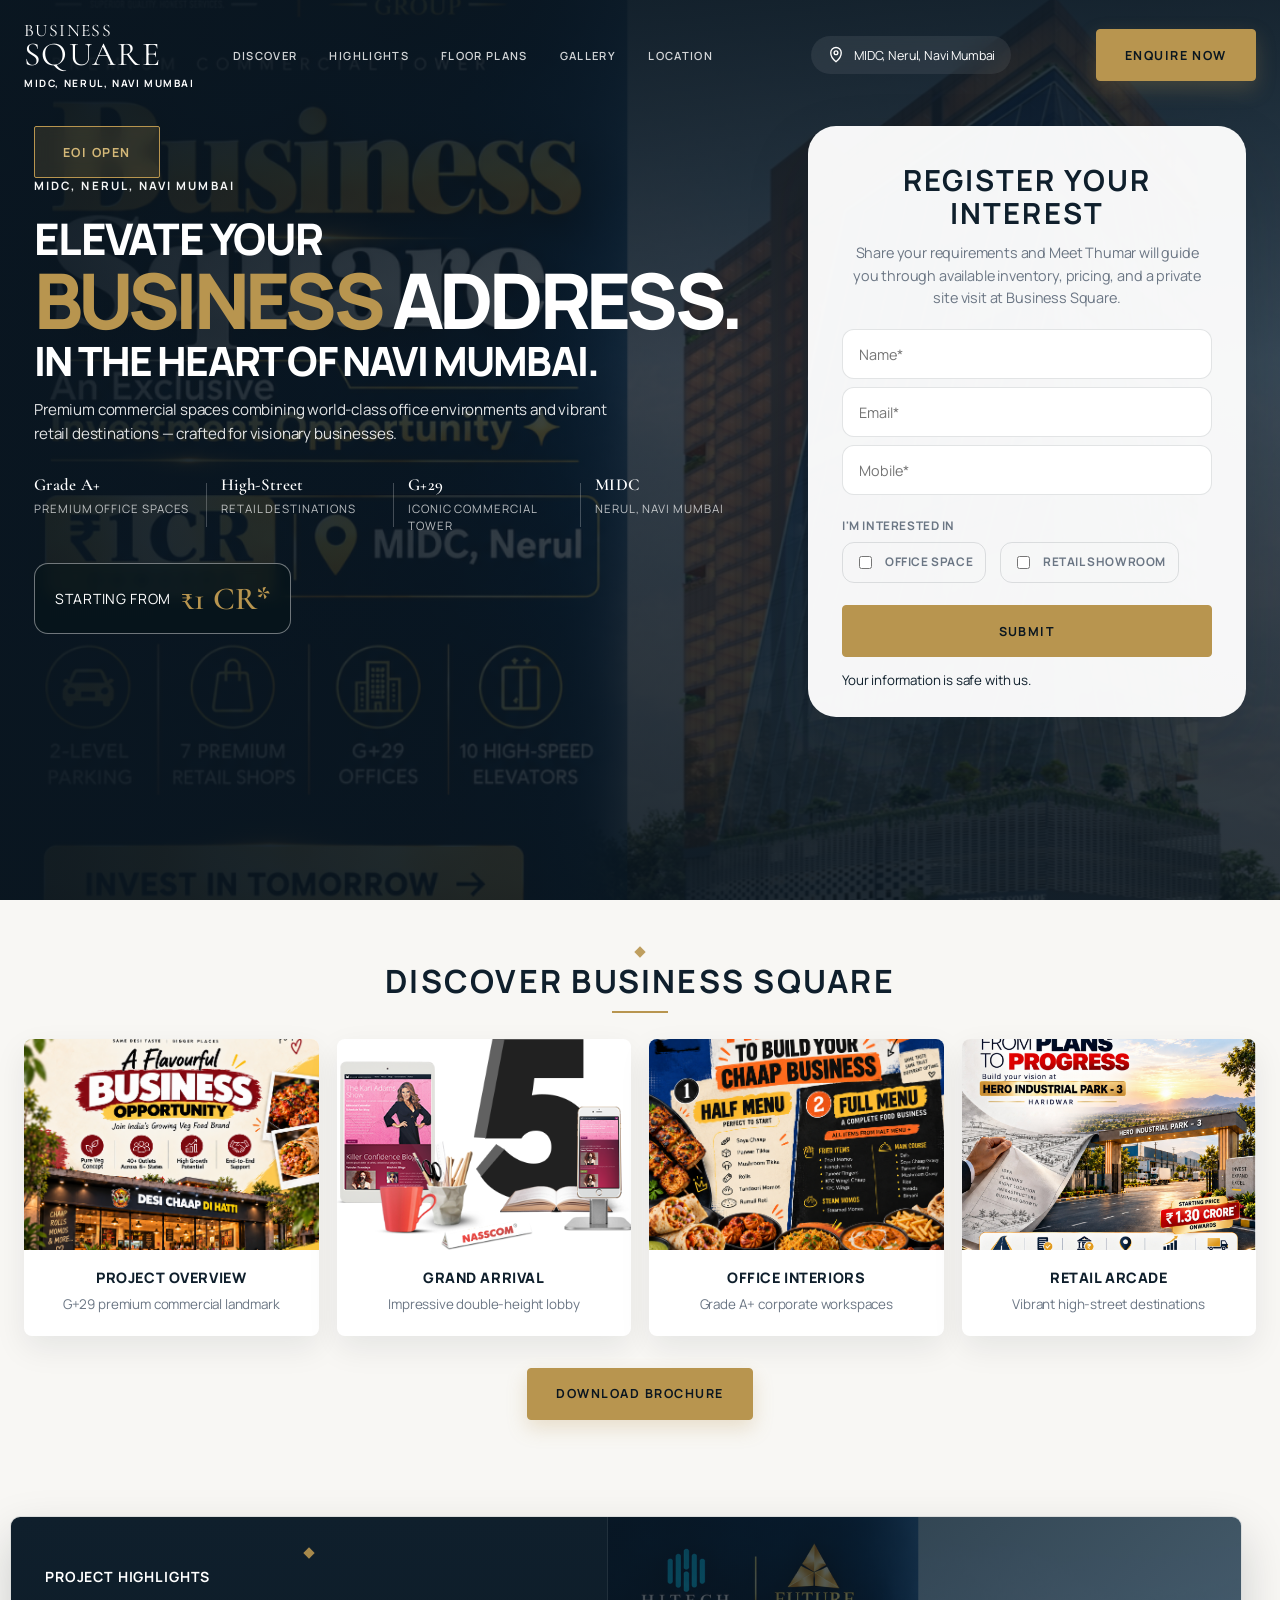
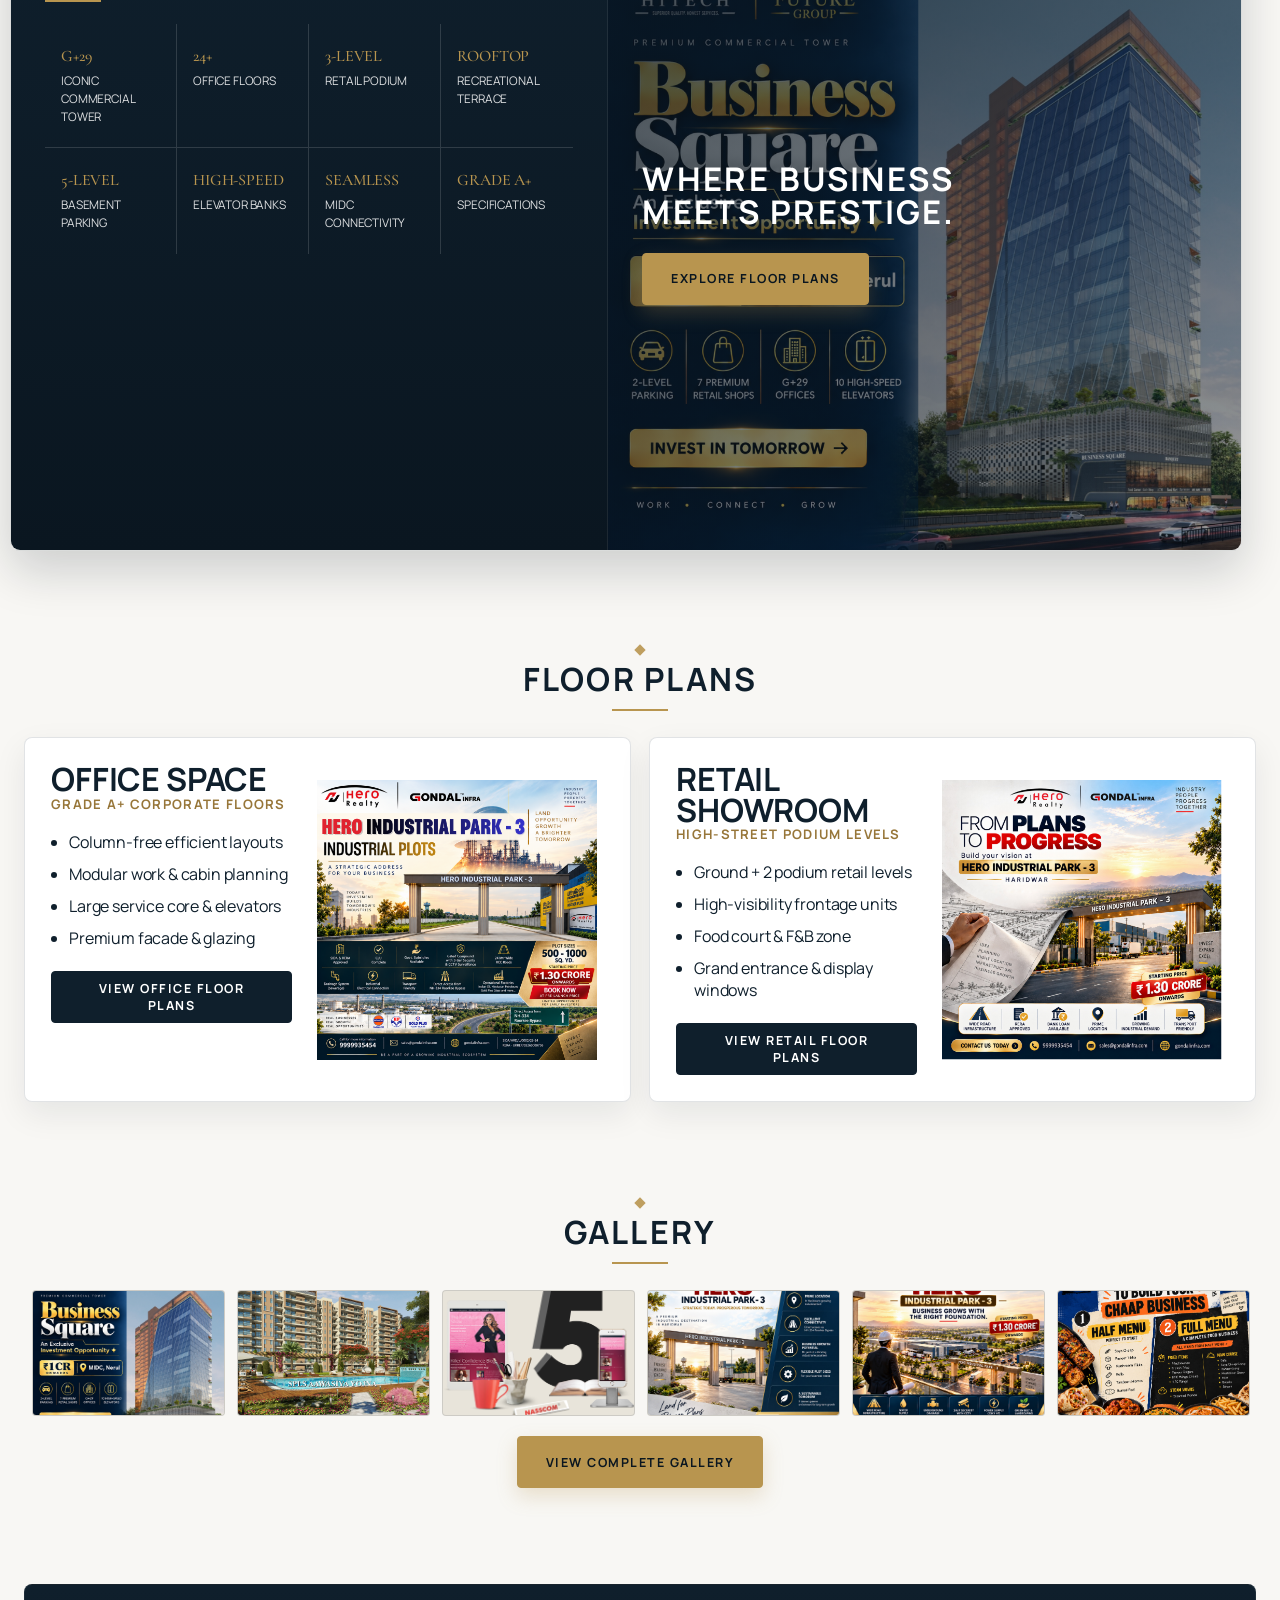
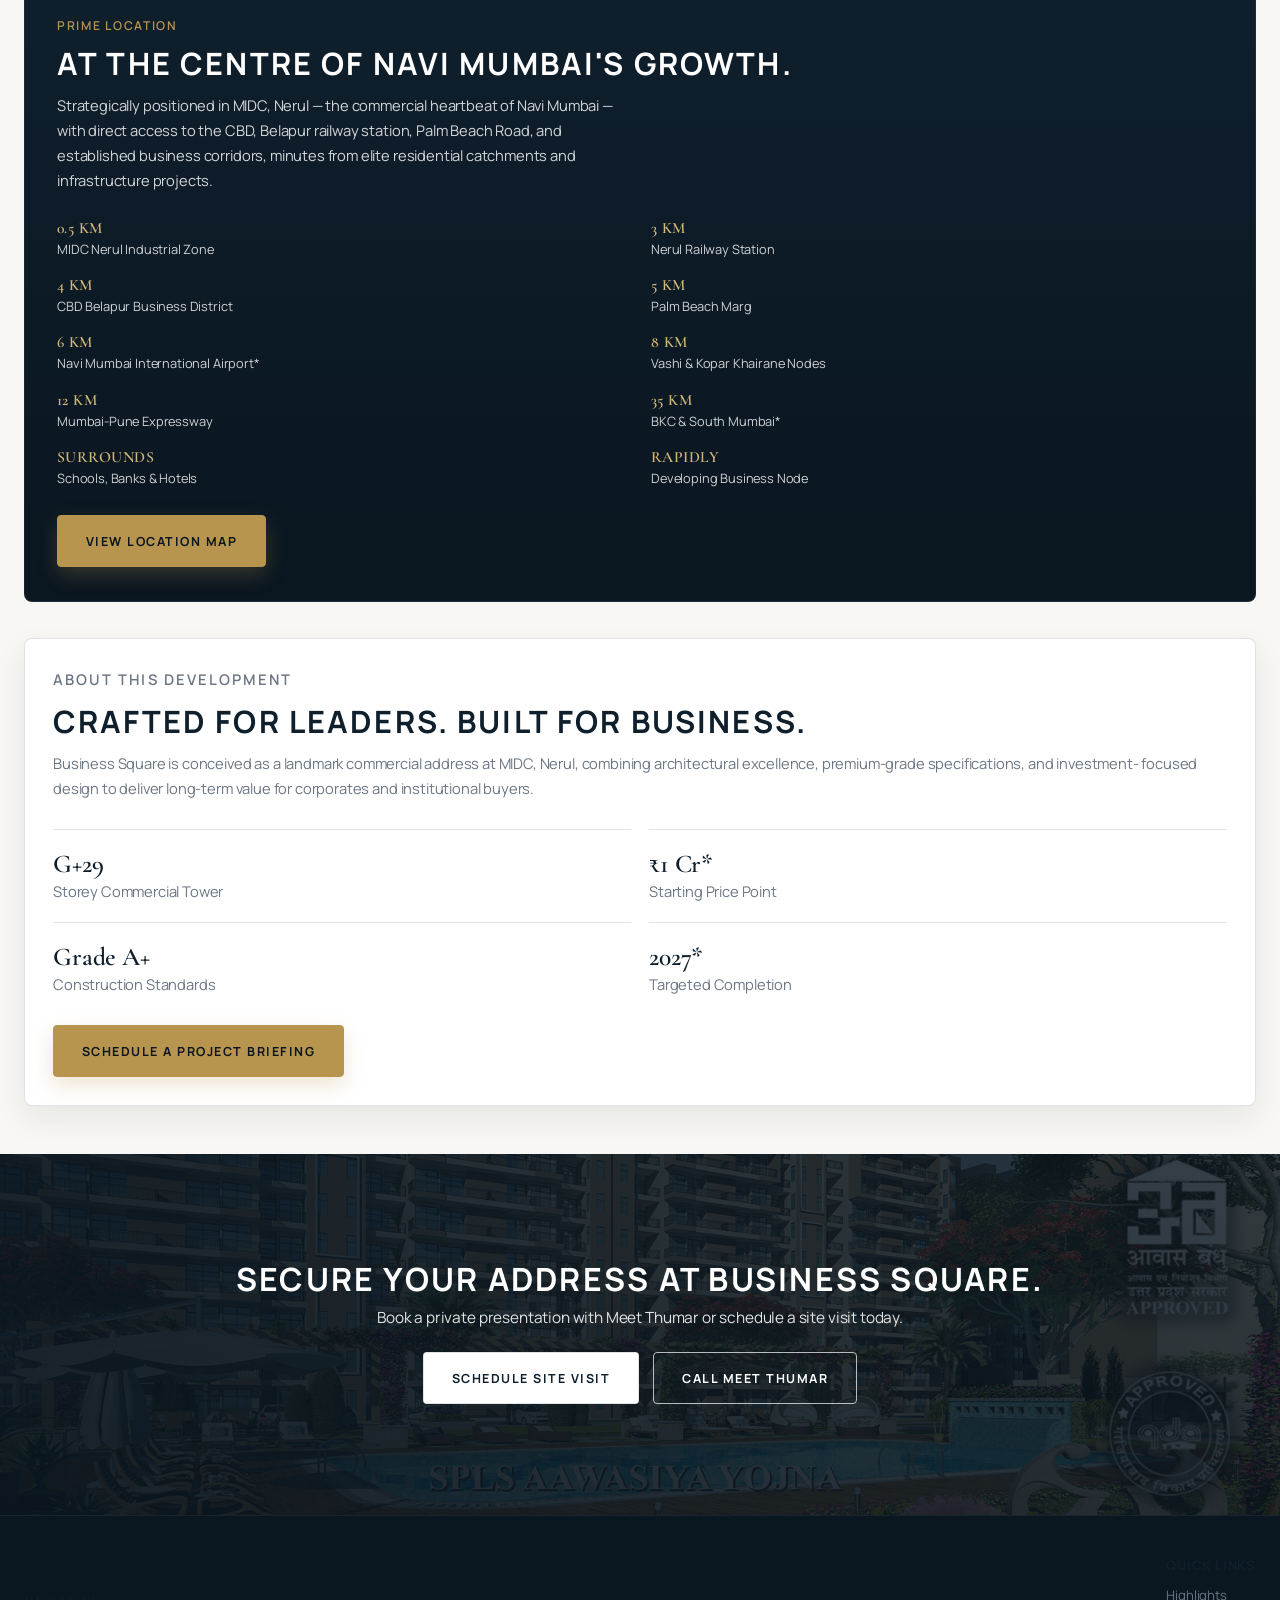
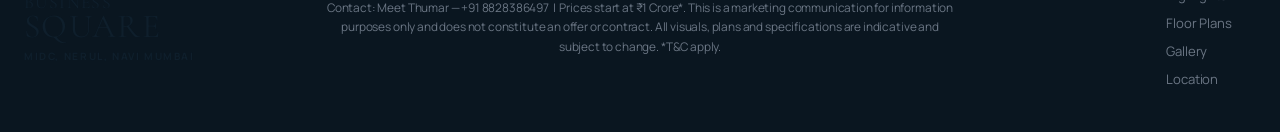
==== godrej-verano.com/index938a.html @ a4c8c719 "Initial commit - Business square changed" ====
<!DOCTYPE html>
<html lang="en">
  
<head>
    <meta charset="UTF-8" />
    <meta name="viewport" content="width=device-width, initial-scale=1.0" />
    <title>Business Square | Premium Commercial, Office &amp; Retail Spaces in MIDC, Nerul, Navi Mumbai</title>
    <meta
      name="description"
      content="Business Square at MIDC, Nerul, Navi Mumbai — Premium commercial spaces featuring premium office spaces and retail destinations. Prices from ₹1 Crore onwards."
    />
    <meta name="robots" content="index, follow">
    <link rel="preconnect" href="https://fonts.googleapis.com/" />
    <link rel="preconnect" href="https://fonts.gstatic.com/" crossorigin />
    <link
      href="https://fonts.googleapis.com/css2?family=Cormorant+Garamond:wght@500;600;700&amp;family=Manrope:wght@400;500;600;700;800&amp;display=swap"
      rel="stylesheet"
    />
    
    <link
      rel="stylesheet"
      href="../cdn.jsdelivr.net/npm/slick-carousel%401.8.1/slick/slick.css"
    />
    <link rel="stylesheet" href="css/style2b04.css?var=0.2" />
    <style>
      .modal-form__submit.is-submitting {
        opacity: 0.7;
        cursor: not-allowed;
      }
      .btn-submit {
        width: 100%;
      }
      .dw-bro {
        margin-top: 2em;
        display: flex;
        justify-content: center;
      }
      .price-pill {
        color: #fff;
      }
    </style>
  </head>
  <body>
    <div class="page-shell">
      <header class="site-header">
        <div class="container header-inner">
          <a class="brand" href="#hero" aria-label="Business Square home">
            <span class="brand-mark">BUSINESS</span>
            <span class="brand-name">SQUARE</span>
            <span class="brand-subtitle">MIDC, NERUL, NAVI MUMBAI</span>
          </a>

          <nav class="site-nav" aria-label="Primary">
            <a href="#discover">Discover</a>
            <a href="#highlights">Highlights</a>
            <a href="#floor-plans">Floor Plans</a>
            <a href="#gallery">Gallery</a>
            <a href="#location">Location</a>
          </nav>

          <div class="header-location">
            <span class="location-pin" aria-hidden="true">
              <svg viewBox="0 0 24 24" fill="none">
                <path
                  d="M12 21s7-5.438 7-12a7 7 0 1 0-14 0c0 6.562 7 12 7 12Z"
                  stroke="currentColor"
                  stroke-width="1.8"
                />
                <circle cx="12" cy="9" r="2.5" stroke="currentColor" stroke-width="1.8" />
              </svg>
            </span>
            <span>MIDC, Nerul, Navi Mumbai</span>
          </div>

          <div class="header-actions">
            <button class="btn btn-solid header-enquire lead-trigger" type="button" data-form-trigger>
              Enquire Now
            </button>
            <button
              class="menu-toggle"
              type="button"
              aria-expanded="false"
              aria-controls="mobileMenu"
              aria-label="Open navigation menu"
            >
              <span></span>
              <span></span>
              <span></span>
            </button>
          </div>
        </div>
      </header>

      <aside class="mobile-menu" id="mobileMenu" aria-hidden="true">
        <div class="mobile-menu__panel">
          <div class="mobile-menu__top">
            <a class="brand brand--dark" href="#hero">
              <span class="brand-mark">BUSINESS</span>
              <span class="brand-name">SQUARE</span>
              <span class="brand-subtitle">MIDC, NERUL, NAVI MUMBAI</span>
            </a>
            <button class="mobile-menu__close" type="button" aria-label="Close navigation menu">
              ×
            </button>
          </div>
          <nav class="mobile-nav">
            <a href="#project-intro">Project Intro</a>
            <a href="#key-highlights">Key Highlights</a>
            <a href="#experience">The Experience</a>
            <a href="#building-structure">Building Structure</a>
            <a href="#floor-plans">Floor Plans</a>
            <a href="#architecture-gallery">Architecture / Gallery</a>
            <a href="#location">Location</a>
            <a href="#why-business-square">Why Business Square</a>
            <a href="#investment-cta">Price / Investment</a>
            <a href="#enquiry">Enquiry Form</a>
          </nav>
        </div>
      </aside>

      <main>
        <section class="hero" id="hero">
          <div class="hero-backdrop"></div>
          <div class="container hero-grid">
            <div class="hero-copy">
                <span class="btn eoi-pill">EOI OPEN</span>
              <p class="eyebrow">MIDC, Nerul, Navi Mumbai</p>
              <h1>
                <span class="hero-line hero-line--top">Elevate Your</span>
                <span class="hero-line hero-line--middle"><span>Business</span> Address.</span>
                <span class="hero-line hero-line--bottom">In The Heart of Navi Mumbai.</span>
              </h1>
              <p class="hero-description">
                Premium commercial spaces combining world-class office environments and vibrant
                retail destinations — crafted for visionary businesses.
              </p>

              <div class="mobile-hero-actions">
                <span class="hero-badge">Premium Office &amp; Retail Spaces</span>
                <div class="price-pill mobile-price">Starting From <strong>₹1 Cr* Onwards</strong></div>
                <div class="mobile-cta-row">
                  <button class="btn btn-solid lead-trigger" type="button" data-form-trigger>
                    Book Exclusive Preview
                  </button>
                  <button class="btn btn-outline-light js-brochure-trigger lead-trigger" type="button" data-form-trigger>
                    Download Brochure
                  </button>
                </div>
              </div>

              <div class="hero-features">
                <article class="hero-feature">
                  <img
                    src="public/assets/business-square/gallery/11-office-interior.png"
                    alt="Premium Office Spaces"
                    loading="lazy"
                    style="display:none;"
                  />
                  <h3>Grade A+</h3>
                  <p>Premium Office Spaces</p>
                </article>
                <article class="hero-feature">
                  <h3>High-Street</h3>
                  <p>Retail Destinations</p>
                </article>
                <article class="hero-feature">
                  <h3>G+29</h3>
                  <p>Iconic Commercial Tower</p>
                </article>
                <article class="hero-feature">
                  <h3>MIDC</h3>
                  <p>Nerul, Navi Mumbai</p>
                </article>
              </div>

              <div class="price-pill desktop-price">Starting From <strong>₹1 Cr*</strong></div>
            </div>

            <aside class="enquiry-card" id="enquiry">
              <div class="enquiry-card__content">
                <h2>Register Your Interest</h2>
                <p>
                  Share your requirements and Meet Thumar will guide you through available
                  inventory, pricing, and a private site visit at Business Square.
                </p>

                <form method="post" class="gpl-form modal-form frmContactus" name="frmContactus" action="#" novalidate>
  <!-- Tracking / hidden fields -->
  <input type="hidden" name="utm_source" value="" />
  <input type="hidden" name="utm_medium" value="" />
  <input type="hidden" name="utm_campaign" value="" />
  <input type="hidden" name="campid" value="" />
  <input type="hidden" name="utm_adgroup" value="" />
  <input type="hidden" name="website_url" class="WEB_URL" value="" />
  <input type="hidden" name="submit_date" class="submit_date" value="" />
  <input type="hidden" name="gclid" class="gclid" value="" />

  <input
    type="hidden"
    value=""
    name="download_file_type"
    id="download_file_type"
    class="download_file_type"
    disabled
  />

  <input
    type="hidden"
    name="frontend_submit_state"
    class="frontend_submit_state"
    value="not_clicked"
  />

  
  <div class="three">

    <!-- Name -->
    <div class="col-12 form-group">
      <input
        id="fullname"
        type="text"
        class="form-control txt_firstname"
        name="txt_firstname"
        placeholder="Name*"
        pattern="[A-Za-z ]+"
        required
        oninput="this.value = this.value.replace(/[^a-zA-Z\s]/g, '')"
      />
      <span class="field-error name-error"></span>
    </div>

    <!-- Email -->
    <div class="col-12 form-group">
      <input
        id="email"
        type="email"
        class="form-control txt_email emailvalidate"
        name="txt_email"
        placeholder="Email*"
        required
      />
      <span class="field-error email-error"></span>
    </div>

    <!-- Mobile -->
    <div class="col-12 form-group">
      <input
        type="hidden"
        name="txt_countrycode"
        id="txt_countrycode"
        class="txt_countrycode"
        value="+91"
      />

      <input
        type="hidden"
        name="txt_country"
        class="txt_country"
        id="txt_country"
        value="in"
      />

      <input
        id="mobile"
        type="text"
        maxlength="10"
        class="form-control txt_mobile phonevalidate"
        name="txt_mobile"
        placeholder="Mobile*"
        inputmode="numeric"
        pattern="\d{10}"
        required
        oninput="this.value = this.value.replace(/[^0-9]/g, '')"
      />

      <span class="field-error phone-error"></span>
    </div>

  </div>

  <!-- I'm interested in -->
  <div class="form-group form-group--interest">
    <span class="interest-label">I'm interested in</span>

    <div class="interest-grid">

      <label class="option-check">
        <input
          type="checkbox"
          name="space_interest"
          value="Office Space"
        />
        <span>Office Space</span>
      </label>

      <label class="option-check">
        <input
          type="checkbox"
          name="space_interest"
          value="Retail Showroom"
        />
        <span>Retail Showroom</span>
      </label>

    </div>

    <span class="field-error space-error"></span>
  </div>


  <!-- Submit -->
  <div class="col-12 formFooter mt-3">
    <button
      type="submit"
      class="btn custom-btn btn-gold modal-form__submit btn-submit submitForm gtm-landing-page-leads"
      id="formSubmit"
    >
      Submit
    </button>
  </div>

  <small class="d-block mt-2">
    Your information is safe with us.
  </small>
</form>
              </div>
            </aside>
          </div>
        </section>

        <section class="discover section" id="discover">
          <div class="container">
            <div class="section-heading">
              <h2>Discover Business Square</h2>
            </div>

            <div class="discover-grid">
              <article
                class="media-card lead-trigger"
                role="button"
                tabindex="0"
                data-form-trigger
              >
                <div class="media-card__image">
                  <img src="public/assets/business-square/gallery/08-aerial-overview.png" alt="Business Square aerial overview" loading="lazy" />
                </div>
                <div class="media-card__body">
                  <h3>Project Overview</h3>
                  <p>G+29 premium commercial landmark</p>
                </div>
              </article>

              <article
                class="media-card lead-trigger"
                role="button"
                tabindex="0"
                data-form-trigger
              >
                <div class="media-card__image">
                  <img src="public/assets/business-square/gallery/06-main-entrance.png" alt="Business Square main entrance" loading="lazy" />
                </div>
                <div class="media-card__body">
                  <h3>Grand Arrival</h3>
                  <p>Impressive double-height lobby</p>
                </div>
              </article>

              <article
                class="media-card lead-trigger"
                role="button"
                tabindex="0"
                data-form-trigger
              >
                <div class="media-card__image">
                  <img src="public/assets/business-square/gallery/11-office-interior.png" alt="Business Square office interior" loading="lazy" />
                </div>
                <div class="media-card__body">
                  <h3>Office Interiors</h3>
                  <p>Grade A+ corporate workspaces</p>
                </div>
              </article>

              <article
                class="media-card lead-trigger"
                role="button"
                tabindex="0"
                data-form-trigger
              >
                <div class="media-card__image">
                  <img
                    src="public/assets/business-square/gallery/10-retail-arcade.png"
                    alt="Business Square retail arcade"
                    loading="lazy"
                  />
                </div>
                <div class="media-card__body">
                  <h3>Retail Arcade</h3>
                  <p>Vibrant high-street destinations</p>
                </div>
              </article>
            </div>
            <div class="dw-bro">
            <button class="btn btn-solid lead-trigger" type="button" data-form-trigger >
                  Download Brochure
                </button>
                </div>
          </div>
        </section>

        <section class="highlights section" id="highlights">
          <div class="container highlights-grid">
            <div class="highlights-panel">
              <div class="panel-heading">
                <p>Project Highlights</p>
              </div>
              <div class="highlights-stats">
                <article>
                  <h3>G+29</h3>
                  <p>Iconic Commercial Tower</p>
                </article>
                <article>
                  <h3>24+</h3>
                  <p>Office Floors</p>
                </article>
                <article>
                  <h3>3-Level</h3>
                  <p>Retail Podium</p>
                </article>
                <article>
                  <h3>Rooftop</h3>
                  <p>Recreational Terrace</p>
                </article>
                <article>
                  <h3>5-Level</h3>
                  <p>Basement Parking</p>
                </article>
                <article>
                  <h3>High-Speed</h3>
                  <p>Elevator Banks</p>
                </article>
                <article>
                  <h3>Seamless</h3>
                  <p>MIDC Connectivity</p>
                </article>
                <article>
                  <h3>Grade A+</h3>
                  <p>Specifications</p>
                </article>
              </div>
            </div>

            <div class="highlights-visual">
              <img src="public/assets/business-square/gallery/01-main-front-render.png" alt="Business Square main facade — premium commercial tower MIDC Nerul" />
              <div class="highlights-visual__overlay">
                <h2>Where Business Meets Prestige.</h2>
                <button class="btn btn-solid lead-trigger" type="button" data-form-trigger data-scroll-target="#floor-plans">
                  Explore Floor Plans
                </button>
              </div>
            </div>
          </div>
        </section>

        <section class="floor-plans section" id="floor-plans">
          <div class="container">
            <div class="section-heading">
              <h2>Floor Plans</h2>
            </div>

            <div class="floor-plan-grid">
              <article class="floor-card">
                <div class="floor-card__copy">
                  <h3>Office Space</h3>
                  <p class="floor-card__subtitle">Grade A+ Corporate Floors</p>
                  <ul>
                    <li>Column-free efficient layouts</li>
                    <li>Modular work &amp; cabin planning</li>
                    <li>Large service core &amp; elevators</li>
                    <li>Premium facade &amp; glazing</li>
                  </ul>
                  <button
                    class="btn btn-dark lead-trigger"
                    type="button"
                    data-form-trigger
                    data-modal-type="floorplan"
                    data-media-src="public/assets/business-square/gallery/12-workspace-detail.png"
                    data-media-title="Typical Office Floor Plan"
                  >
                    View Office Floor Plans
                  </button>
                </div>
                <div class="floor-card__visual">
                  <img src="public/assets/business-square/gallery/12-workspace-detail.png" alt="Business Square typical office floor layout" loading="lazy" style="filter:none; opacity:1;" />
                </div>
              </article>

              <article class="floor-card">
                <div class="floor-card__copy">
                  <h3>Retail Showroom</h3>
                  <p class="floor-card__subtitle">High-Street Podium Levels</p>
                  <ul>
                    <li>Ground + 2 podium retail levels</li>
                    <li>High-visibility frontage units</li>
                    <li>Food court &amp; F&amp;B zone</li>
                    <li>Grand entrance &amp; display windows</li>
                  </ul>
                  <button
                    class="btn btn-dark lead-trigger"
                    type="button"
                    data-form-trigger
                    data-modal-type="floorplan"
                    data-media-src="public/assets/business-square/gallery/10-retail-arcade.png"
                    data-media-title="Retail Podium Floor Plan"
                  >
                    View Retail Floor Plans
                  </button>
                </div>
                <div class="floor-card__visual">
                  <img src="public/assets/business-square/gallery/10-retail-arcade.png" alt="Business Square retail podium floor layout" loading="lazy" style="filter:none; opacity:1;" />
                </div>
              </article>
            </div>
          </div>
        </section>

        <section class="gallery section" id="gallery">
          <div class="container">
            <div class="section-heading">
              <h2>Gallery</h2>
            </div>

            <div class="gallery-slider">
              <div class="gallery-track">
                <div class="gallery-item">
                  <img src="public/assets/business-square/gallery/01-main-front-render.png" alt="Business Square main front render" loading="lazy" />
                </div>
                <div class="gallery-item">
                  <img src="public/assets/business-square/gallery/05-evening-facade.png" alt="Business Square evening facade" loading="lazy" />
                </div>
                <div class="gallery-item">
                  <img src="public/assets/business-square/gallery/06-main-entrance.png" alt="Business Square main entrance" loading="lazy" />
                </div>
                <div class="gallery-item">
                  <img src="public/assets/business-square/gallery/07-tower-wide-shot.png" alt="Business Square tower wide shot" loading="lazy" />
                </div>
                <div class="gallery-item">
                  <img src="public/assets/business-square/gallery/09-lobby-interior.png" alt="Business Square lobby interior" loading="lazy" />
                </div>
                <div class="gallery-item">
                  <img src="public/assets/business-square/gallery/11-office-interior.png" alt="Business Square office interior" loading="lazy" />
                </div>
              </div>
            </div>

            <div class="gallery-action">
              <button class="btn btn-solid lead-trigger" type="button" id="openGalleryBtn" data-form-trigger>
                View Complete Gallery
              </button>
            </div>
          </div>
        </section>

        <section class="location-about section" id="location">
          <div class="container location-about-grid">
            <article class="location-card">
              <p class="panel-label">Prime Location</p>
              <h2>At The Centre Of Navi Mumbai's Growth.</h2>
              <p class="location-card__copy">
                Strategically positioned in MIDC, Nerul — the commercial heartbeat of Navi Mumbai —
                with direct access to the CBD, Belapur railway station, Palm Beach Road, and
                established business corridors, minutes from elite residential catchments and
                infrastructure projects.
              </p>

              <div class="location-points">
                <article>
                  <div>
                    <h3>0.5 Km</h3>
                    <p>MIDC Nerul Industrial Zone</p>
                  </div>
                </article>
                <article>
                  <div>
                    <h3>3 Km</h3>
                    <p>Nerul Railway Station</p>
                  </div>
                </article>
                <article>
                  <div>
                    <h3>4 Km</h3>
                    <p>CBD Belapur Business District</p>
                  </div>
                </article>
                <article>
                  <div>
                    <h3>5 Km</h3>
                    <p>Palm Beach Marg</p>
                  </div>
                </article>
                <article>
                  <div>
                    <h3>6 Km</h3>
                    <p>Navi Mumbai International Airport*</p>
                  </div>
                </article>
                <article>
                  <div>
                    <h3>8 Km</h3>
                    <p>Vashi &amp; Kopar Khairane Nodes</p>
                  </div>
                </article>
                <article>
                  <div>
                    <h3>12 Km</h3>
                    <p>Mumbai-Pune Expressway</p>
                  </div>
                </article>
                <article>
                  <div>
                    <h3>35 Km</h3>
                    <p>BKC &amp; South Mumbai*</p>
                  </div>
                </article>
                <article>
                  <div>
                    <h3>Surrounds</h3>
                    <p>Schools, Banks &amp; Hotels</p>
                  </div>
                </article>
                <article>
                  <div>
                    <h3>Rapidly</h3>
                    <p>Developing Business Node</p>
                  </div>
                </article>
              </div>

              <a
                class="btn btn-solid lead-trigger"
                href="https://www.google.com/maps/search/MIDC+Nerul+Navi+Mumbai"
                target="_blank"
                rel="noreferrer"
                data-form-trigger
              >
                View Location Map
              </a>
            </article>

            <article class="about-card">
              <p class="panel-label panel-label--dark">About This Development</p>
              <h2>Crafted For Leaders. Built For Business.</h2>
              <p>
                Business Square is conceived as a landmark commercial address at MIDC, Nerul,
                combining architectural excellence, premium-grade specifications, and investment-
                focused design to deliver long-term value for corporates and institutional buyers.
              </p>

              <div class="about-stats">
                <article>
                  <h3>G+29</h3>
                  <p>Storey Commercial Tower</p>
                </article>
                <article>
                  <h3>₹1 Cr*</h3>
                  <p>Starting Price Point</p>
                </article>
                <article>
                  <h3>Grade A+</h3>
                  <p>Construction Standards</p>
                </article>
                <article>
                  <h3>2027*</h3>
                  <p>Targeted Completion</p>
                </article>
              </div>

              <button class="btn btn-solid lead-trigger" type="button" data-form-trigger data-scroll-target="#hero">
                Schedule A Project Briefing
              </button>
            </article>
          </div>
        </section>

        <section class="cta-banner section">
          <div class="cta-banner__overlay"></div>
          <div class="container cta-banner__content">
            <h2>Secure Your Address At Business Square.</h2>
            <p>Book a private presentation with Meet Thumar or schedule a site visit today.</p>
            <div class="cta-banner__actions">
              <button class="btn btn-light lead-trigger" type="button" data-form-trigger>
                Schedule Site Visit
              </button>
              <a href="tel:8828386497" class="btn btn-outline-light lead-trigger" data-form-trigger>
                Call Meet Thumar
              </a>
            </div>
          </div>
        </section>
      </main>

      <footer class="site-footer">
        <div class="container footer-inner">
          <div class="footer-brand">
            <a class="brand brand--dark" href="#hero">
              <span class="brand-mark">BUSINESS</span>
              <span class="brand-name">SQUARE</span>
              <span class="brand-subtitle">MIDC, NERUL, NAVI MUMBAI</span>
            </a>
          </div>

          <p class="footer-note">
            Contact: Meet Thumar — +91 8828386497 &nbsp;|&nbsp; Prices start at ₹1 Crore*.
            This is a marketing communication for information purposes only and does not
            constitute an offer or contract. All visuals, plans and specifications are
            indicative and subject to change. *T&amp;C apply.
          </p>

          <nav class="footer-links">
            <div>
              <h3>Quick Links</h3>
              <a href="#highlights">Highlights</a>
              <a href="#floor-plans">Floor Plans</a>
              <a href="#gallery">Gallery</a>
              <a href="#location">Location</a>
            </div>
          </nav>

        </div>
      </footer>
    </div>

    <div class="modal" id="universalModal" aria-hidden="true">
      <div class="modal__backdrop" data-close-modal></div>
      <div class="modal__dialog" role="dialog" aria-modal="true" aria-labelledby="modalTitle">
        <button class="modal__close" type="button" aria-label="Close modal" data-close-modal>
          ×
        </button>
        <h2 id="modalTitle" class="modal__title"></h2>
        <div class="modal__content"></div>
      </div>
    </div>

    <div class="modal" id="formModal" aria-hidden="true">
      <div class="modal__backdrop" data-close-form-modal></div>
      <div class="modal__dialog modal__dialog--form" role="dialog" aria-modal="true" aria-labelledby="formModalTitle">
        <button class="modal__close" type="button" aria-label="Close form modal" data-close-form-modal>
          ×
        </button>
        <div class="enquiry-card__content enquiry-card__content--modal">
          <h2 id="formModalTitle">Register Your Interest</h2>
          <p>Share your requirements and Meet Thumar will guide you through available inventory, pricing, and a private site visit at Business Square.</p>
          <div id="formModalBody"></div>
        </div>
      </div>
    </div>

    <div class="lightbox" id="galleryLightbox" aria-hidden="true">
      <div class="modal__backdrop" data-close-gallery></div>
      <div class="lightbox__dialog" role="dialog" aria-modal="true" aria-labelledby="galleryTitle">
        <button class="modal__close" type="button" aria-label="Close gallery" data-close-gallery>
          ×
        </button>
        <button class="lightbox__nav lightbox__nav--prev" type="button" aria-label="Previous image">
          ‹
        </button>
        <div class="lightbox__content">
          <h2 id="galleryTitle" class="modal__title"></h2>
          <img class="lightbox__image" src="#" alt="" />
        </div>
        <button class="lightbox__nav lightbox__nav--next" type="button" aria-label="Next image">
          ›
        </button>
      </div>
    </div>

    <div class="toast" id="toast" aria-live="polite"></div>

    <template id="leadFormTemplate">
      <form method="post" class="gpl-form modal-form frmContactus" name="frmContactus" action="#" novalidate>
  <!-- Tracking / hidden fields -->
  <input type="hidden" name="utm_source" value="" />
  <input type="hidden" name="utm_medium" value="" />
  <input type="hidden" name="utm_campaign" value="" />
  <input type="hidden" name="campid" value="" />
  <input type="hidden" name="utm_adgroup" value="" />
  <input type="hidden" name="website_url" class="WEB_URL" value="" />
  <input type="hidden" name="submit_date" class="submit_date" value="" />
  <input type="hidden" name="gclid" class="gclid" value="" />

  <input
    type="hidden"
    value=""
    name="download_file_type"
    id="download_file_type"
    class="download_file_type"
    disabled
  />

  <input
    type="hidden"
    name="frontend_submit_state"
    class="frontend_submit_state"
    value="not_clicked"
  />

 

  <div class="three">

    <!-- Name -->
    <div class="col-12 form-group">
      <input
        id="fullname"
        type="text"
        class="form-control txt_firstname"
        name="txt_firstname"
        placeholder="Name*"
        pattern="[A-Za-z ]+"
        required
        oninput="this.value = this.value.replace(/[^a-zA-Z\s]/g, '')"
      />
      <span class="field-error name-error"></span>
    </div>

    <!-- Email -->
    <div class="col-12 form-group">
      <input
        id="email"
        type="email"
        class="form-control txt_email emailvalidate"
        name="txt_email"
        placeholder="Email*"
        required
      />
      <span class="field-error email-error"></span>
    </div>

    <!-- Mobile -->
    <div class="col-12 form-group">
      <input
        type="hidden"
        name="txt_countrycode"
        id="txt_countrycode"
        class="txt_countrycode"
        value="+91"
      />

      <input
        type="hidden"
        name="txt_country"
        class="txt_country"
        id="txt_country"
        value="in"
      />

      <input
        id="mobile"
        type="text"
        maxlength="10"
        class="form-control txt_mobile phonevalidate"
        name="txt_mobile"
        placeholder="Mobile*"
        inputmode="numeric"
        pattern="\d{10}"
        required
        oninput="this.value = this.value.replace(/[^0-9]/g, '')"
      />

      <span class="field-error phone-error"></span>
    </div>

  </div>

  <!-- I'm interested in -->
  <div class="form-group form-group--interest">
    <span class="interest-label">I'm interested in</span>

    <div class="interest-grid">

      <label class="option-check">
        <input
          type="checkbox"
          name="space_interest"
          value="Office Space"
        />
        <span>Office Space</span>
      </label>

      <label class="option-check">
        <input
          type="checkbox"
          name="space_interest"
          value="Retail Showroom"
        />
        <span>Retail Showroom</span>
      </label>

    </div>

    <span class="field-error space-error"></span>
  </div>

 

  <!-- Submit -->
  <div class="col-12 formFooter mt-3">
    <button
      type="submit"
      class="btn custom-btn btn-gold modal-form__submit btn-submit submitForm gtm-landing-page-leads"
      id="formSubmit"
    >
      Submit
    </button>
  </div>

  <small class="d-block mt-2">
    Your information is safe with us.
  </small>
</form>
    </template>

    <script src="../cdn.jsdelivr.net/npm/jquery%403.7.1/dist/jquery.min.js"></script>
    <script src="../cdn.jsdelivr.net/npm/slick-carousel%401.8.1/slick/slick.min.js"></script>
   
    <script src="js/script2b04.js?var=0.1"></script>
    <script>
        document.querySelectorAll('.modal-form').forEach(function (form) {
    form.addEventListener('submit', function () {

        if (!form.checkValidity()) {
            return;
        }

        const submitButton = form.querySelector('.modal-form__submit');

        if (submitButton) {
            submitButton.classList.add('is-submitting');
            submitButton.disabled = true;
            submitButton.textContent = 'Submitting...';
        }
    });
});
    </script>
   
  </body>
</html>
---- godrej-verano.com/css/style2b04.css ----
:root {
  --bg: #f8f7f4;
  --surface: #ffffff;
  --surface-soft: #faf8f3;
  --text: #0f1f2c;
  --muted: #6b7684;
  --line: rgba(15, 31, 44, 0.12);
  --navy: #0f1f2c;
  --navy-deep: #0a1620;
  --navy-soft: #162a3a;
  --gold: #b8954f;
  --gold-deep: #977639;
  --gold-soft: #d4b878;
  --gold-tint: rgba(184, 149, 79, 0.12);
  --shadow: 0 28px 64px rgba(10, 22, 32, 0.16);
  --shadow-soft: 0 12px 32px rgba(10, 22, 32, 0.08);
  --radius-lg: 14px;
  --radius-md: 10px;
  --radius-sm: 6px;
  --container: calc(100vw - 48px);
}

*,
*::before,
*::after {
  box-sizing: border-box;
}

html {
  scroll-behavior: smooth;
}

body {
  margin: 0;
  background: var(--bg);
  color: var(--text);
  font-family: "Manrope", sans-serif;
  letter-spacing: -0.01em;
}

body.is-loaded .hero-copy > * {
  animation-play-state: running;
}

body.menu-open,
body.modal-open {
  overflow: hidden;
}

img {
  display: block;
  max-width: 100%;
}

button,
input,
a {
  font: inherit;
}

a {
  color: inherit;
  text-decoration: none;
}

button {
  cursor: pointer;
}

.container {
  width: var(--container);
  margin: 0 auto;
}

.section {
  padding: 34px 0;
}

.section-heading {
  display: flex;
  justify-content: center;
  margin-bottom: 26px;
}

.section-heading h2,
.highlights-visual__overlay h2,
.cta-banner__content h2,
.location-card h2,
.about-card h2,
.enquiry-card h2 {
  margin: 0;
  font-size: clamp(2rem, 2.2vw, 2.85rem);
  line-height: 0.98;
  text-transform: uppercase;
  letter-spacing: 0.07em;
  font-weight: 700;
}

.section-heading h2::after,
.panel-heading p::after {
  content: "";
  display: block;
  width: 56px;
  height: 2px;
  margin: 18px auto 0;
  background: var(--gold);
  position: relative;
}

.section-heading h2::before,
.panel-heading p::before {
  content: "";
  display: block;
  width: 8px;
  height: 8px;
  margin: 0 auto 12px;
  background: var(--gold);
  transform: rotate(45deg);
  opacity: 0.9;
}

.btn {
  display: inline-flex;
  align-items: center;
  justify-content: center;
  min-height: 52px;
  padding: 0 28px;
  border: 1.5px solid transparent;
  border-radius: 4px;
  font-size: 0.78rem;
  font-weight: 700;
  letter-spacing: 0.12em;
  text-transform: uppercase;
  transition: background-color 200ms ease, border-color 200ms ease,
    color 200ms ease, box-shadow 200ms ease;
  position: relative;
}

.btn:hover,
.btn:focus-visible {
  transform: none;
}

.btn-solid {
  background: var(--gold);
  color: var(--navy-deep);
  box-shadow: 0 8px 20px rgba(184, 149, 79, 0.25);
  border-color: var(--gold);
}

.btn-solid:hover,
.btn-solid:focus-visible {
  background: var(--gold-deep);
  border-color: var(--gold-deep);
  box-shadow: 0 10px 26px rgba(184, 149, 79, 0.32);
}

.btn-dark {
  background: var(--navy);
  color: #fff;
  border-color: var(--navy);
}

.btn-dark:hover,
.btn-dark:focus-visible {
  background: var(--navy-deep);
  border-color: var(--gold);
}

.btn-light {
  background: #fff;
  color: var(--navy);
  border-color: var(--line);
}

.btn-light:hover,
.btn-light:focus-visible {
  border-color: var(--gold);
  color: var(--gold-deep);
}

.btn-outline-light {
  border-color: rgba(255, 255, 255, 0.7);
  color: #fff;
  background: transparent;
  border-radius: 4px;
}

.btn-outline-light:hover,
.btn-outline-light:focus-visible {
  background: var(--gold);
  border-color: var(--gold);
  color: var(--navy-deep);
}

.site-header {
  position: absolute;
  inset: 0 0 auto;
  z-index: 10;
  padding-top: 20px;
}

.header-inner {
  display: grid;
  grid-template-columns: auto auto 1fr auto;
  gap: 24px;
  align-items: center;
}

.site-nav {
  display: flex;
  align-items: center;
  gap: 4px;
}

.site-nav a {
  padding: 10px 14px;
  border-radius: 2px;
  font-size: 0.7rem;
  font-weight: 600;
  text-transform: uppercase;
  letter-spacing: 0.12em;
  color: rgba(255, 255, 255, 0.82);
  transition: color 180ms ease, background-color 180ms ease;
}

.site-nav a:hover,
.site-nav a:focus-visible {
  color: var(--gold);
  background: rgba(184, 149, 79, 0.1);
}

.brand {
  display: inline-grid;
  color: #fff;
  text-transform: uppercase;
  width: fit-content;
}

.brand--dark {
  color: var(--text);
}

.brand-mark {
  font-family: "Cormorant Garamond", serif;
  font-size: 1.1rem;
  letter-spacing: 0.08em;
}

.brand-name {
  font-family: "Cormorant Garamond", serif;
  font-size: clamp(2.1rem, 2vw, 3rem);
  line-height: 0.84;
  letter-spacing: 0.04em;
}

.brand-subtitle {
  margin-top: 7px;
  font-size: 0.63rem;
  font-weight: 700;
  letter-spacing: 0.16em;
}

.header-location {
  justify-self: center;
  display: inline-flex;
  align-items: center;
  gap: 9px;
  padding: 10px 16px;
  border-radius: 999px;
  font-size: 0.78rem;
  color: #fff;
  background: rgba(255, 255, 255, 0.08);
  backdrop-filter: blur(12px);
}

.location-pin {
  width: 18px;
  height: 18px;
}

.location-pin svg {
  width: 100%;
  height: 100%;
}

.header-actions {
  display: flex;
  align-items: center;
  gap: 14px;
}

.menu-toggle {
  display: none;
  width: 44px;
  height: 44px;
  padding: 0;
  border: 0;
  border-radius: 12px;
  background: rgba(255, 255, 255, 0.14);
  backdrop-filter: blur(12px);
}

.menu-toggle span {
  display: block;
  width: 22px;
  height: 2px;
  margin: 4px auto;
  border-radius: 999px;
  background: #fff;
}

.mobile-menu {
  position: fixed;
  inset: 0;
  z-index: 30;
  display: grid;
  justify-items: end;
  visibility: hidden;
  pointer-events: none;
}

.mobile-menu::before {
  content: "";
  position: absolute;
  inset: 0;
  background: rgba(9, 23, 30, 0.5);
  opacity: 0;
  transition: opacity 220ms ease;
}

.mobile-menu.is-open {
  visibility: visible;
  pointer-events: auto;
}

.mobile-menu.is-open::before {
  opacity: 1;
}

.mobile-menu__panel {
  position: relative;
  width: min(88vw, 340px);
  height: 100%;
  padding: 24px;
  background: #fff;
  transform: translateX(100%);
  transition: transform 220ms ease;
}

.mobile-menu.is-open .mobile-menu__panel {
  transform: translateX(0);
}

.mobile-menu__top {
  display: flex;
  justify-content: space-between;
  align-items: start;
  gap: 12px;
}

.mobile-menu__close {
  border: 0;
  background: transparent;
  font-size: 2rem;
  line-height: 1;
}

.mobile-nav {
  display: grid;
  gap: 12px;
  margin-top: 28px;
}

.mobile-nav a {
  padding: 14px 16px;
  border-radius: 14px;
  background: var(--surface-soft);
  font-weight: 700;
  text-transform: uppercase;
  letter-spacing: 0.08em;
}

.hero {
  position: relative;
  min-height: 100svh;
  padding: 126px 0 34px;
  background: var(--navy-deep) url("../public/assets/business-square/hero/hero-front-main.png") center/cover no-repeat;
  overflow: hidden;
}

.hero-backdrop {
  position: absolute;
  inset: 0;
  background:
    linear-gradient(180deg, rgba(10, 22, 32, 0.88) 0%, rgba(10, 22, 32, 0.62) 40%, rgba(10, 22, 32, 0.82) 100%),
    linear-gradient(90deg, rgba(10, 22, 32, 0.85) 0%, rgba(10, 22, 32, 0.42) 45%, rgba(10, 22, 32, 0.18) 100%);
}

.hero-grid {
  position: relative;
  z-index: 1;
  display: grid;
  grid-template-columns: minmax(0, 1fr) 438px;
  gap: 40px;
  align-items: start;
  padding-inline: 10px;
}

.hero-copy {
  color: #fff;
  max-width: 820px;
}

.hero-copy > * {
  animation-play-state: paused;
}

.eyebrow {
  display: block;
  margin: 0 0 26px;
  font-size: 0.72rem;
  font-weight: 700;
  letter-spacing: 0.18em;
  text-transform: uppercase;
  color: rgba(255, 255, 255, 0.96);
  animation: heroRise 700ms cubic-bezier(0.2, 0.8, 0.2, 1) 80ms both;
}

.hero-copy h1 {
  margin: 0;
  max-width: 820px;
  font-size: 1rem;
  line-height: 1;
  text-transform: uppercase;
  letter-spacing: 0;
  font-weight: 800;
  animation: heroRise 820ms cubic-bezier(0.2, 0.8, 0.2, 1) 160ms both;
}

.hero-line {
  display: block;
  color: #fff;
}

.hero-line--middle > span {
  color: var(--gold);
}

.hero-line--top {
  font-size: clamp(2.5rem, 3.4vw, 3.75rem);
  line-height: 0.92;
  letter-spacing: -0.04em;
}

.hero-line--middle {
  margin-top: 6px;
  font-size: clamp(4.2rem, 6vw, 6.6rem);
  line-height: 0.9;
  letter-spacing: -0.06em;
  white-space: nowrap;
}

.hero-line--bottom {
  margin-top: 8px;
  font-size: clamp(2.15rem, 3.15vw, 3.7rem);
  line-height: 0.94;
  letter-spacing: -0.045em;
  white-space: nowrap;
}

.hero-description {
  max-width: 610px;
  margin: 18px 0 30px;
  font-size: 0.95rem;
  line-height: 1.55;
  color: rgba(255, 255, 255, 0.88);
  animation: heroRise 820ms cubic-bezier(0.2, 0.8, 0.2, 1) 260ms both;
}

.hero-features {
  display: grid;
  grid-template-columns: repeat(4, minmax(0, 1fr));
  gap: 14px;
  max-width: 760px;
  margin-top: 26px;
  animation: heroRise 820ms cubic-bezier(0.2, 0.8, 0.2, 1) 340ms both;
}

.hero-feature {
  position: relative;
  padding-right: 12px;
}

.hero-feature:not(:last-child)::after {
  content: "";
  position: absolute;
  top: 8px;
  right: 0;
  width: 1px;
  height: calc(100% - 16px);
  background: rgba(255, 255, 255, 0.24);
}

.hero-feature img {
  width: 42px;
  height: 42px;
  object-fit: contain;
  margin-bottom: 12px;
}

.hero-feature h3,
.hero-feature p {
  margin: 0;
}

.hero-feature h3 {
  font-size: 0.9rem;
  font-weight: 800;
  line-height: 1.2;
  text-transform: uppercase;
  letter-spacing: 0.04em;
}

.hero-feature p {
  margin-top: 6px;
  font-size: 0.86rem;
  line-height: 1.45;
  color: rgba(255, 255, 255, 0.9);
  text-transform: uppercase;
}

.price-pill {
  display: inline-flex;
  align-items: center;
  gap: 10px;
  padding: 15px 20px;
  margin-top: 28px;
  border: 1px solid rgba(255, 255, 255, 0.42);
  border-radius: 14px;
  font-size: 0.88rem;
  text-transform: uppercase;
  letter-spacing: 0.05em;
  background: rgba(6, 20, 24, 0.56);
  backdrop-filter: blur(6px);
  animation: heroRise 820ms cubic-bezier(0.2, 0.8, 0.2, 1) 420ms both;
}

.price-pill strong {
  color: var(--gold);
  font-size: 2rem;
  letter-spacing: 0.01em;
  font-family: "Cormorant Garamond", serif;
  font-weight: 600;
}

.mobile-hero-actions,
.mobile-price {
  display: none;
}

.mobile-nav a {
  transition: background-color 180ms ease, color 180ms ease;
}

.mobile-nav a:hover,
.mobile-nav a:focus-visible {
  background: var(--gold-tint);
  color: var(--gold-deep);
}

.eoi-pill {
  border-color: var(--gold) !important;
  background: rgba(184, 149, 79, 0.16) !important;
  color: var(--gold-soft);
  font-weight: 700;
  letter-spacing: 0.12em;
  border-radius: 2px !important;
  backdrop-filter: blur(8px);
}

.section {
  padding: 48px 0;
}

.hero-feature h3 {
  font-family: "Cormorant Garamond", serif;
  font-weight: 600;
  letter-spacing: 0.02em;
  text-transform: none;
  font-size: 1.05rem;
}

.hero-feature p {
  font-size: 0.72rem;
  text-transform: uppercase;
  letter-spacing: 0.08em;
  color: rgba(255, 255, 255, 0.72);
}

.highlights-stats h3 {
  font-family: "Cormorant Garamond", serif;
  font-weight: 600;
  color: var(--gold);
  font-size: 1.5rem;
}

.location-points h3 {
  font-family: "Cormorant Garamond", serif;
  font-weight: 600;
  color: var(--gold-soft);
  text-transform: none;
  letter-spacing: 0.01em;
  font-size: 1.15rem;
}

.location-card__copy {
  font-size: 0.92rem;
  line-height: 1.75;
}

.section-heading h2::after,
.panel-heading p::after {
  margin-top: 14px;
}

.section-heading h2::before,
.panel-heading p::before {
  margin-bottom: 10px;
}

.enquiry-card {
  position: sticky;
  top: 124px;
}

.enquiry-card__content {
  padding: 38px 34px 28px;
  border-radius: 28px;
  background: rgba(255, 255, 255, 0.96);
  box-shadow: var(--shadow);
  animation: cardFloatIn 900ms cubic-bezier(0.2, 0.8, 0.2, 1) 180ms both paused;
}

body.is-loaded .enquiry-card__content {
  animation-play-state: running;
}

.enquiry-card h2 {
  font-size: 1.82rem;
  line-height: 1.14;
  text-align: center;
}

.enquiry-card p {
  margin: 12px 0 20px;
  color: var(--muted);
  text-align: center;
  line-height: 1.55;
  font-size: 0.9rem;
}

.frmContactus {
  display: grid;
  gap: 14px;
}

.form-group {
  display: grid;
  gap: 8px;
}

.form-group label,
.interest-label {
  font-size: 0.74rem;
  font-weight: 700;
  letter-spacing: 0.05em;
  text-transform: uppercase;
  color: var(--muted);
}

.form-group input[type="text"],
.form-group input[type="email"],
.form-group input[type="tel"] {
  width: 100%;
  height: 50px;
  padding: 0 16px;
  border: 1px solid rgba(16, 33, 44, 0.12);
  border-radius: 12px;
  background: #fff;
  color: var(--text);
  font-size: 0.9rem;
}

.form-group input:focus {
  outline: 2px solid var(--gold-tint);
  border-color: var(--gold);
}

.phone-row .iti {
  width: 100%;
}

.iti__country-container {
  margin-left: 2px;
}

.interest-grid {
  display: flex;
  gap: 14px;
}

.option-check,
.checkbox {
  display: flex;
  align-items: flex-start;
  gap: 10px;
}

.option-check {
  padding: 10px 12px;
  border: 1px solid rgba(16, 33, 44, 0.12);
  border-radius: 12px;
}

.checkbox span,
.option-check span {
  line-height: 1.5;
}

.field-error {
  font-size: 0.82rem;
  color: #c64646;
}

.btn-submit {
  min-height: 52px;
  border: 1.5px solid var(--gold);
  border-radius: 4px;
  background: var(--gold);
  color: var(--navy-deep);
  font-size: 0.78rem;
  font-weight: 700;
  letter-spacing: 0.12em;
  text-transform: uppercase;
}

.btn-submit:hover,
.btn-submit:focus-visible {
  background: var(--gold-deep);
  border-color: var(--gold-deep);
}

.brochure-link {
  justify-self: center;
  border: 0;
  background: transparent;
  color: var(--gold-deep);
  font-size: 0.8rem;
  font-weight: 700;
  letter-spacing: 0.1em;
  text-transform: uppercase;
}

.form-success {
  min-height: 1.5em;
  margin: 0;
  font-size: 0.9rem;
  font-weight: 700;
  color: var(--gold-deep);
  text-align: center;
}

.discover-grid,
.floor-plan-grid,
.location-about-grid {
  display: grid;
  gap: 18px;
}

.discover-grid {
  grid-template-columns: repeat(4, minmax(0, 1fr));
}

.media-card,
.floor-card,
.about-card {
  border-radius: 8px;
  background: #fff;
  box-shadow: var(--shadow-soft);
  border: 1px solid var(--line);
  transition: transform 240ms ease, box-shadow 240ms ease, border-color 240ms ease;
}

.media-card {
  overflow: hidden;
  border: 0;
  padding: 0;
  text-align: left;
  background: #fff;
  cursor: pointer;
  transition: transform 280ms ease, box-shadow 280ms ease;
}

.media-card:focus-visible,
.gallery-item:focus-visible,
.btn:focus-visible,
.btn-submit:focus-visible,
.brochure-link:focus-visible {
  outline: 2px solid var(--gold);
  outline-offset: 3px;
}

.media-card:hover,
.media-card:focus-visible,
.floor-card:hover,
.about-card:hover {
  transform: translateY(-6px);
  box-shadow: 0 18px 38px rgba(12, 30, 37, 0.14);
}

.media-card__image {
  position: relative;
  aspect-ratio: 1.4;
}

.media-card__image img {
  width: 100%;
  height: 100%;
  object-fit: cover;
}

.play-badge {
  position: absolute;
  inset: 50% auto auto 50%;
  width: 72px;
  height: 72px;
  border: 3px solid rgba(255, 255, 255, 0.9);
  border-radius: 50%;
  transform: translate(-50%, -50%);
  transition: transform 260ms ease, box-shadow 260ms ease;
}

.play-badge::before {
  content: "";
  position: absolute;
  inset: 50% auto auto 50%;
  border-top: 12px solid transparent;
  border-bottom: 12px solid transparent;
  border-left: 18px solid rgba(255, 255, 255, 0.96);
  transform: translate(-35%, -50%);
}

.media-card:hover .play-badge,
.media-card:focus-visible .play-badge {
  transform: translate(-50%, -50%) scale(1.08);
  box-shadow: 0 0 0 10px rgba(255, 255, 255, 0.12);
}

.media-card__body {
  padding: 18px 18px 22px;
  text-align: center;
}

.media-card__body h3,
.media-card__body p {
  margin: 0;
}

.media-card__body h3 {
  font-size: 0.9rem;
  text-transform: uppercase;
  letter-spacing: 0.04em;
  font-weight: 800;
}

.media-card__body p {
  margin-top: 8px;
  color: var(--muted);
  font-size: 0.84rem;
  line-height: 1.4;
}

.highlights-grid {
  display: grid;
  grid-template-columns: 1.02fr 1.08fr;
  gap: 0;
  border-radius: 10px;
  overflow: hidden;
  box-shadow: 0 20px 48px rgba(10, 22, 32, 0.18);
  margin-inline: 10px;
  border: 1px solid var(--line);
}

.highlights-panel {
  padding: 32px 34px 34px;
  background: linear-gradient(180deg, var(--navy) 0%, var(--navy-deep) 100%);
  color: #fff;
  border-right: 1px solid rgba(255, 255, 255, 0.08);
}

.panel-heading p,
.panel-label {
  margin: 0;
  font-size: 0.88rem;
  font-weight: 700;
  letter-spacing: 0.06em;
  text-transform: uppercase;
}

.panel-heading p::after {
  margin-left: 0;
}

.highlights-stats {
  display: grid;
  grid-template-columns: repeat(4, minmax(0, 1fr));
  gap: 0;
  margin-top: 22px;
}

.highlights-stats article {
  padding: 22px 16px;
  border-right: 1px solid rgba(255, 255, 255, 0.14);
  border-bottom: 1px solid rgba(255, 255, 255, 0.14);
}

.highlights-stats article:nth-child(4n) {
  border-right: 0;
}

.highlights-stats article:nth-last-child(-n + 4) {
  border-bottom: 0;
}

.highlights-stats img {
  width: 34px;
  height: 34px;
  object-fit: contain;
  margin-bottom: 12px;
}

.highlights-stats h3,
.highlights-stats p {
  margin: 0;
  text-transform: uppercase;
}

.highlights-stats h3 {
  font-size: 16px;
  font-weight: 500;
}

.highlights-stats p {
  margin-top: 6px;
  font-size: 0.74rem;
  line-height: 1.5;
  color: rgba(255, 255, 255, 0.86);
}

.highlights-visual {
  position: relative;
  min-height: 100%;
}

.highlights-visual img {
  width: 100%;
  height: 100%;
  object-fit: cover;
  transition: transform 500ms ease;
}

.highlights-visual__overlay {
  position: absolute;
  inset: 0;
  display: flex;
  flex-direction: column;
  align-items: flex-start;
  justify-content: center;
  gap: 24px;
  padding: 34px;
  color: #fff;
  background: linear-gradient(135deg, rgba(10, 22, 32, 0.78), rgba(10, 22, 32, 0.38));
}

.highlights-visual:hover img {
  transform: scale(1.04);
}

.highlights-visual__overlay h2 {
  max-width: 320px;
  font-size: clamp(2rem, 2.55vw, 3rem);
  line-height: 1.02;
}

.floor-plan-grid {
  grid-template-columns: repeat(2, minmax(0, 1fr));
}

.floor-card {
  display: grid;
  grid-template-columns: 0.9fr 1.1fr;
  gap: 18px;
  padding: 26px;
  transition: transform 280ms ease, box-shadow 280ms ease;
}

.floor-card__copy h3,
.floor-card__copy p,
.floor-card__copy ul {
  margin: 0;
}

.floor-card__copy h3 {
  font-size: 2rem;
  text-transform: uppercase;
  line-height: 0.96;
}

.floor-card__subtitle {
  margin-top: 4px;
  color: var(--gold-deep);
  font-size: 0.82rem;
  font-weight: 700;
  text-transform: uppercase;
  letter-spacing: 0.1em;
}

.floor-card__copy ul {
  display: grid;
  gap: 10px;
  padding-left: 18px;
  margin: 18px 0 22px;
}

.floor-card__visual {
  display: grid;
  place-items: center;
}

.floor-card__visual img {
  max-height: 280px;
  object-fit: contain;
}

.gallery-slider {
  padding: 0 8px;
}

.gallery-track {
  visibility: hidden;
}

.gallery-track.slick-initialized {
  visibility: visible;
}

.gallery-track .slick-list {
  margin: 0 -6px;
}

.gallery-track .slick-slide {
  margin: 0 6px;
}

.gallery-item {
  overflow: hidden;
  min-height: 124px;
  padding: 0;
  border: 1px solid var(--line);
  border-radius: 4px;
  background: #e8e4da;
}

.gallery-item img {
  width: 100%;
  height: 124px;
  object-fit: cover;
  transition: transform 220ms ease;
}

.gallery-item:hover img {
  transform: scale(1.03);
}

.gallery-action {
  display: flex;
  justify-content: center;
  margin-top: 20px;
}

.gallery-track .slick-arrow {
  position: absolute;
  top: 50%;
  z-index: 2;
  width: 40px;
  height: 40px;
  border: 1.5px solid var(--navy);
  border-radius: 50%;
  background: #fff;
  color: var(--navy);
  font-size: 0;
  transform: translateY(-50%);
  box-shadow: var(--shadow-soft);
}

.gallery-track .slick-arrow:hover,
.gallery-track .slick-arrow:focus-visible {
  background: var(--navy);
  border-color: var(--navy);
}

.gallery-track .slick-prev {
  left: -10px;
}

.gallery-track .slick-next {
  right: -10px;
}

.gallery-track .slick-prev::before,
.gallery-track .slick-next::before {
  display: block;
  font-size: 26px;
  line-height: 1;
  color: var(--navy);
}

.gallery-track .slick-arrow:hover::before,
.gallery-track .slick-arrow:focus-visible::before {
  color: var(--gold);
}

.gallery-track .slick-prev::before {
  content: "‹";
}

.gallery-track .slick-next::before {
  content: "›";
}

.location-about-grid {
  grid-template-columns: 1fr;
}

.location-card {
  padding: 32px 32px 34px;
  border-radius: 8px;
  background: linear-gradient(180deg, var(--navy) 0%, var(--navy-deep) 100%);
  color: #fff;
  transition: transform 240ms ease, box-shadow 240ms ease;
  border: 1px solid rgba(255, 255, 255, 0.06);
}

.panel-label {
  color: var(--gold);
  letter-spacing: 0.14em;
  font-weight: 600;
  font-size: 0.76rem;
}

.panel-label--dark {
  color: var(--gold-deep);
}

.location-card h2,
.about-card h2 {
  margin-top: 14px;
  font-size: clamp(1.9rem, 2.4vw, 2.85rem);
}

.location-card__copy,
.about-card p {
  line-height: 1.7;
}

.location-card__copy {
  max-width: 560px;
  color: rgba(255, 255, 255, 0.82);
}

.location-points {
  display: grid;
  grid-template-columns: repeat(2, minmax(0, 1fr));
  gap: 18px 22px;
  margin: 26px 0 28px;
}

.location-points article {
  display: flex;
  align-items: center;
  gap: 12px;
}

.location-points img {
  width: 30px;
  height: 30px;
  object-fit: contain;
  flex: 0 0 30px;
}

.location-points h3,
.location-points p,
.about-stats h3,
.about-stats p {
  margin: 0;
}

.location-points h3 {
  font-size: 0.98rem;
  text-transform: uppercase;
  letter-spacing: 0.03em;
}

.location-points p {
  margin-top: 3px;
  color: rgba(255, 255, 255, 0.8);
  font-size: 0.8rem;
  line-height: 1.35;
}

.about-card {
  padding: 28px;
  margin-top: 18px;
  transition: transform 280ms ease, box-shadow 280ms ease;
}

.about-card p {
  color: var(--muted);
  font-size: 0.92rem;
}

.about-stats {
  display: grid;
  grid-template-columns: repeat(2, minmax(0, 1fr));
  gap: 18px;
  margin: 28px 0;
}

.about-stats article {
  padding-top: 18px;
  border-top: 1px solid var(--line);
}

.about-stats img {
  width: 30px;
  height: 30px;
  object-fit: contain;
  margin-bottom: 12px;
}

.about-stats h3 {
  font-size: 1.6rem;
  color: var(--navy);
  font-family: "Cormorant Garamond", serif;
  font-weight: 600;
}

.cta-banner {
  position: relative;
  background: var(--navy-deep) url("../public/assets/business-square/hero/cta-banner-bg.png") center/cover no-repeat;
  color: #fff;
}

.cta-banner__overlay {
  position: absolute;
  inset: 0;
  background:
    linear-gradient(180deg, rgba(10, 22, 32, 0.82), rgba(10, 22, 32, 0.86)),
    linear-gradient(90deg, rgba(10, 22, 32, 0.6), transparent);
}

.cta-banner__content {
  position: relative;
  z-index: 1;
  display: grid;
  justify-items: center;
  padding: 62px 0;
  text-align: center;
}

.animate-in {
  opacity: 0;
  transform: translateY(34px) scale(0.985);
  transition: opacity 700ms cubic-bezier(0.2, 0.8, 0.2, 1),
    transform 700ms cubic-bezier(0.2, 0.8, 0.2, 1);
  will-change: transform, opacity;
}

.animate-in.is-visible {
  opacity: 1;
  transform: translateY(0) scale(1);
}

.stagger-children > * {
  opacity: 0;
  transform: translateY(26px);
  transition: opacity 560ms cubic-bezier(0.2, 0.8, 0.2, 1),
    transform 560ms cubic-bezier(0.2, 0.8, 0.2, 1);
}

.stagger-children.is-visible > * {
  opacity: 1;
  transform: translateY(0);
}

.stagger-children.is-visible > *:nth-child(1) { transition-delay: 60ms; }
.stagger-children.is-visible > *:nth-child(2) { transition-delay: 120ms; }
.stagger-children.is-visible > *:nth-child(3) { transition-delay: 180ms; }
.stagger-children.is-visible > *:nth-child(4) { transition-delay: 240ms; }
.stagger-children.is-visible > *:nth-child(5) { transition-delay: 300ms; }
.stagger-children.is-visible > *:nth-child(6) { transition-delay: 360ms; }
.stagger-children.is-visible > *:nth-child(7) { transition-delay: 420ms; }
.stagger-children.is-visible > *:nth-child(8) { transition-delay: 480ms; }
.stagger-children.is-visible > *:nth-child(9) { transition-delay: 540ms; }
.stagger-children.is-visible > *:nth-child(10) { transition-delay: 600ms; }

@keyframes heroRise {
  from {
    opacity: 0;
    transform: translateY(26px);
  }
  to {
    opacity: 1;
    transform: translateY(0);
  }
}

@keyframes cardFloatIn {
  from {
    opacity: 0;
    transform: translateY(38px) scale(0.96);
  }
  to {
    opacity: 1;
    transform: translateY(0) scale(1);
  }
}

@media (prefers-reduced-motion: reduce) {
  *,
  *::before,
  *::after {
    animation: none !important;
    transition: none !important;
    scroll-behavior: auto !important;
  }

  .animate-in,
  .stagger-children > * {
    opacity: 1 !important;
    transform: none !important;
  }
}

.cta-banner__content p {
  margin: 12px 0 24px;
  font-size: 0.96rem;
  color: rgba(255, 255, 255, 0.88);
}

.cta-banner__actions {
  display: flex;
  gap: 14px;
  flex-wrap: wrap;
  justify-content: center;
}

.site-footer {
  background: var(--navy-deep);
  padding: 40px 0 34px;
  border-top: 1px solid rgba(255, 255, 255, 0.06);
}

.footer-inner {
  display: grid;
  grid-template-columns: 260px minmax(0, 1fr) 260px;
  gap: 28px;
  align-items: center;
}

.footer-brand {
  justify-self: start;
}

.footer-note {
  grid-column: auto;
  margin: 0;
  width: 100%;
  max-width: 640px;
  color: var(--muted);
  font-size: 0.74rem;
  line-height: 1.65;
  text-align: center;
  justify-self: center;
}

.footer-links {
  display: grid;
  grid-template-columns: 1fr;
  gap: 20px;
  justify-items: end;
  justify-self: end;
}

.footer-links h3 {
  margin: 0 0 12px;
  font-size: 0.82rem;
  text-transform: uppercase;
  letter-spacing: 0.06em;
}

.footer-links a {
  display: block;
  margin-bottom: 10px;
  color: var(--muted);
  font-size: 0.82rem;
}

.footer-brochure {
  display: grid;
  gap: 12px;
  justify-items: center;
  text-align: center;
}

.footer-brochure__box {
  display: grid;
  place-items: center;
  width: 132px;
  aspect-ratio: 1;
  padding: 14px;
  border: 1px dashed rgba(16, 33, 44, 0.28);
  border-radius: 12px;
  background: linear-gradient(180deg, #fff, #f5f7f8);
  color: var(--muted);
  font-size: 0.86rem;
  font-weight: 700;
}

.modal,
.lightbox {
  position: fixed;
  inset: 0;
  z-index: 40;
  display: grid;
  place-items: center;
  padding: 24px;
  visibility: hidden;
  opacity: 0;
  pointer-events: none;
  transition: opacity 180ms ease;
}

.modal.is-open,
.lightbox.is-open {
  visibility: visible;
  opacity: 1;
  pointer-events: auto;
}

.modal__backdrop {
  position: absolute;
  inset: 0;
  background: rgba(8, 20, 24, 0.74);
}

.modal__dialog,
.lightbox__dialog {
  position: relative;
  z-index: 1;
  width: min(960px, calc(100vw - 40px));
  max-height: calc(100vh - 40px);
  padding: 54px 24px 24px;
  border-radius: 22px;
  background: #fff;
  box-shadow: var(--shadow);
}

.modal__dialog--form {
  width: min(560px, calc(100vw - 32px));
  padding: 24px;
}

.enquiry-card__content--modal {
  padding: 18px 8px 4px;
  box-shadow: none;
  background: transparent;
}

.modal__close {
  position: absolute;
  top: 12px;
  right: 12px;
  width: 42px;
  height: 42px;
  border: 0;
  border-radius: 50%;
  background: #eff4f5;
  font-size: 1.8rem;
  line-height: 1;
}

.modal__title {
  margin: 0 0 18px;
  font-size: 1.3rem;
  text-transform: uppercase;
  letter-spacing: 0.08em;
}

.modal__content {
  max-height: calc(100vh - 150px);
  overflow: auto;
}

.modal__content img,
.modal__content video {
  width: 100%;
  border-radius: 16px;
}

.lightbox__dialog {
  display: grid;
  grid-template-columns: 54px minmax(0, 1fr) 54px;
  gap: 12px;
  align-items: center;
  background: rgba(12, 24, 30, 0.96);
  color: #fff;
}

.lightbox__content {
  display: grid;
  justify-items: center;
}

.lightbox__image {
  width: auto;
  max-width: 100%;
  max-height: calc(100vh - 170px);
  border-radius: 16px;
}

.lightbox__nav {
  width: 54px;
  height: 54px;
  border: 0;
  border-radius: 50%;
  background: rgba(255, 255, 255, 0.14);
  color: #fff;
  font-size: 2.2rem;
}

.toast {
  position: fixed;
  left: 50%;
  bottom: 20px;
  z-index: 50;
  padding: 14px 18px;
  border-radius: 12px;
  background: rgba(11, 27, 31, 0.94);
  color: #fff;
  transform: translate(-50%, 18px);
  opacity: 0;
  pointer-events: none;
  transition: opacity 180ms ease, transform 180ms ease;
}

.toast.is-visible {
  opacity: 1;
  transform: translate(-50%, 0);
}

.thankyou-page {
  min-height: 100vh;
  background: #0f2730;
}

.thankyou-hero {
  position: relative;
  min-height: 100vh;
  display: grid;
  place-items: center;
  padding: 28px;
  background: var(--navy-deep) url("../public/assets/business-square/hero/hero-front-main.png") center/cover no-repeat;
}

.thankyou-overlay {
  position: absolute;
  inset: 0;
  background: linear-gradient(180deg, rgba(9, 24, 30, 0.55), rgba(9, 24, 30, 0.72));
}

.thankyou-card {
  position: relative;
  z-index: 1;
  width: min(560px, calc(100vw - 32px));
  padding: 40px 30px;
  border-radius: 28px;
  background: rgba(255, 255, 255, 0.94);
  box-shadow: 0 24px 60px rgba(8, 29, 35, 0.22);
  text-align: center;
}

.thankyou-card .brand {
  margin: 0 auto 24px;
  color: var(--text);
  justify-items: center;
}

.thankyou-eyebrow {
  margin: 0 0 10px;
  color: var(--teal-dark);
  font-size: 0.82rem;
  font-weight: 800;
  letter-spacing: 0.12em;
  text-transform: uppercase;
}

.thankyou-card h1 {
  margin: 0;
  font-size: clamp(2.6rem, 5vw, 4.2rem);
  line-height: 0.95;
  text-transform: uppercase;
  letter-spacing: -0.03em;
}

.thankyou-card p {
  margin: 16px auto 0;
  max-width: 420px;
  color: var(--muted);
  font-size: 1rem;
  line-height: 1.7;
}

.thankyou-actions {
  display: flex;
  gap: 12px;
  justify-content: center;
  flex-wrap: wrap;
  margin-top: 28px;
}

@media (max-width: 1180px) {
  :root {
    --container: calc(100vw - 32px);
  }

  .header-inner {
    grid-template-columns: auto 1fr auto;
  }

  .site-nav {
    display: none;
  }

  .hero-grid {
    grid-template-columns: minmax(0, 1fr) 390px;
    gap: 28px;
  }

  .hero-copy {
    padding-top: 54px;
  }

  .hero-features,
  .discover-grid {
    grid-template-columns: repeat(2, minmax(0, 1fr));
  }

  .floor-plan-grid,
  .location-about-grid,
  .footer-inner {
    grid-template-columns: 1fr;
  }

  .footer-links {
    grid-template-columns: repeat(2, minmax(0, 1fr));
  }
}

@media (max-width: 767px) {
  :root {
    --container: calc(100vw - 24px);
  }
  
  .site-header {
    padding-top: 12px;
  }

  .header-inner {
    grid-template-columns: 1fr auto;
  }

  .header-location,
  .header-enquire {
    display: none;
  }

  .menu-toggle {
    display: block;
  }

  .brand-name {
    font-size: 2.3rem;
  }

  .hero {
    min-height: auto;
    padding: 18px 0 20px;
    background-image: url("../public/assets/business-square/hero/hero-front-mobile.png");
    background-position: center top;
  }

  .hero-backdrop {
    background: linear-gradient(180deg, rgba(7, 17, 21, 0.18) 0%, rgba(7, 17, 21, 0.62) 100%);
  }

  .hero-grid {
    grid-template-columns: 1fr;
    gap: 18px;
    padding-inline: 0;
  }

  .hero-copy {
    padding-top: 82px;
    max-width: 100%;
    text-align: left;
    display: grid;
    justify-items: start;
  }

  .eyebrow {
    display: none;
  }

  .hero-copy h1 {
    max-width: 300px;
    font-size: 1rem;
    line-height: 1;
  }

  .hero-line--top {
    font-size: clamp(2rem, 9.6vw, 2.9rem);
  }

  .hero-line--middle {
    margin-top: 2px;
    font-size: clamp(3.2rem, 13.5vw, 4.4rem);
    white-space: nowrap;
  }

  .hero-line--bottom {
    margin-top: 6px;
    font-size: clamp(1.15rem, 5.6vw, 1.85rem);
    white-space: normal;
    max-width: 260px;
  }

  .hero-description {
    max-width: 288px;
    margin: 14px 0 18px;
    font-size: 0.76rem;
    line-height: 1.55;
    text-align: left;
  }

  .mobile-hero-actions {
    display: grid;
    gap: 10px;
    width: 100%;
    justify-items: start;
  }

  .hero-badge {
    width: fit-content;
    padding: 8px 14px;
    border-radius: 2px;
    background: rgba(15, 31, 44, 0.82);
    border: 1px solid var(--gold);
    font-size: 0.62rem;
    font-weight: 600;
    text-transform: uppercase;
    letter-spacing: 0.12em;
    text-align: left;
    color: var(--gold-soft);
  }

  .desktop-price {
    display: none;
  }

  .mobile-price {
    display: inline-flex;
    margin-top: 0;
    width: fit-content;
    justify-content: flex-start;
  }

  .mobile-cta-row {
    display: grid;
    grid-template-columns: 1fr 1fr;
    gap: 8px;
    width: 100%;
  }

  .mobile-cta-row .btn {
    min-height: 42px;
    padding: 0 10px;
    border-radius: 10px;
    font-size: 0.58rem;
    letter-spacing: 0.04em;
  }

  .hero-features {
    display: none;
  }

  .hero-feature {
    padding-right: 0;
    text-align: center;
    min-height: 132px;
    display: grid;
    align-content: center;
    padding-block: 10px;
  }

  .hero-feature:nth-child(4) {
    grid-column: auto;
    max-width: none;
    margin: 0;
  }

  .hero-feature::after {
    display: none;
  }

  .hero-feature img {
    width: 34px;
    height: 34px;
    margin: 0 auto 8px;
  }

  .hero-feature h3 {
    font-size: 0.76rem;
  }

  .hero-feature p {
    font-size: 0.7rem;
    line-height: 1.35;
  }

  .enquiry-card {
    position: static;
  }

  .enquiry-card__content {
    max-width: 100%;
    margin: 0 auto;
    padding: 24px 14px 18px;
  }

  .frmContactus {
    gap: 12px;
  }

  .interest-grid {
    display: grid;
    grid-template-columns: 1fr 1fr;
    gap: 10px;
  }

  .option-check {
    justify-content: center;
    min-height: 64px;
    align-items: center;
  }

  .discover-grid,
  .floor-plan-grid,
  .footer-links {
    grid-template-columns: 1fr;
  }

  .highlights-stats {
    grid-template-columns: 1fr 1fr;
  }

  .media-card__body {
    padding: 16px 14px 18px;
  }

  .media-card__body h3 {
    font-size: 0.88rem;
  }

  .media-card__body p {
    font-size: 0.8rem;
  }

  .highlights-panel,
  .location-card,
  .about-card,
  .floor-card {
    padding: 22px 20px;
  }

  .highlights-panel {
    padding: 24px 22px 26px;
  }

  .highlights-stats {
    margin-top: 18px;
  }

  .section-heading,
  .panel-heading {
    justify-content: center;
    text-align: center;
  }

  .panel-heading p::after {
    margin-left: auto;
    margin-right: auto;
  }

  .location-card h2,
  .about-card h2,
  .location-card__copy,
  .about-card p {
    text-align: center;
  }
  .panel-heading p{
    font-size: 30px;
  }
  .panel-label{
    text-align: center;
  }

  .highlights-grid {
    grid-template-columns: 1fr;
    
  }

  .highlights-stats article {
    border-right: 1px solid rgba(255, 255, 255, 0.14);
    text-align: left;
    padding: 22px 16px 20px;
  }

  .highlights-stats article:nth-child(2n) {
    border-right: 0;
  }

  .highlights-stats article:nth-last-child(-n + 2) {
    border-bottom: 0;
  }

  .floor-card {
    grid-template-columns: 1fr;
  }

  .gallery-slider {
    padding: 0;
  }

  .gallery-track .slick-arrow {
    display: none !important;
  }

  .location-about.section {
    padding-top: 24px;
  }

  .location-card__copy {
    max-width: 100%;
    margin-left: auto;
    margin-right: auto;
    font-size: 0.88rem;
    line-height: 1.65;
  }

  .location-points {
    grid-template-columns: 1fr 1fr;
    gap: 20px 18px;
  }

  .location-points article {
    align-items: flex-start;
    gap: 14px;
    padding-inline: 8px;
  }

  .location-points img {
    width: 28px;
    height: 28px;
    margin-top: 2px;
  }

  .location-points h3 {
    font-size: 1.05rem;
  }

  .location-points p {
    font-size: 0.84rem;
  }

  .about-stats {
    grid-template-columns: 1fr 1fr;
    gap: 16px;
  }

  .about-stats article {
    padding-top: 16px;
    padding-inline: 8px;
  }

  .floor-card .btn,
  .location-card .btn,
  .about-card .btn,
  .gallery-action .btn,
  .cta-banner__actions .btn,
  .highlights-visual__overlay .btn {
    display: inline-flex;
    justify-self: center;
    align-self: center;
    margin-left: auto;
    margin-right: auto;
  }

  .location-card .btn,
  .about-card .btn {
    width: 100%;
  }

  .gallery-action,
  .cta-banner__actions {
    justify-content: center;
  }

  .highlights-visual__overlay {
    align-items: center;
    text-align: center;
  }

  .cta-banner__content {
    padding: 48px 0;
  }

  .lightbox__dialog {
    grid-template-columns: 1fr;
    padding: 56px 14px 16px;
  }

  .lightbox__nav {
    position: absolute;
    top: 50%;
    transform: translateY(-50%);
    z-index: 2;
  }

  .lightbox__nav--prev {
    left: 10px;
  }

  .lightbox__nav--next {
    right: 10px;
  }
}

@media (max-width: 560px) {
  .section {
    padding: 22px 0;
  }

  .section-heading {
    margin-bottom: 18px;
  }

  .section-heading h2,
  .highlights-visual__overlay h2,
  .cta-banner__content h2,
  .location-card h2,
  .about-card h2,
  .enquiry-card h2 {
    font-size: 1.7rem;
    line-height: 1.08;
  }

  .hero-copy {
    padding-top: 7em;
  }

  .hero-copy h1 {
    max-width: 250px;
    font-size: 1rem;
  }

  .hero-description {
    max-width: 248px;
    font-size: 0.72rem;
  }

  .mobile-cta-row {
    grid-template-columns: 1fr 1fr;
  }

  .price-pill {
    padding: 14px 16px;
    font-size: 0.74rem;
  }

  .price-pill strong {
    font-size: 1.55rem;
  }

  .highlights-stats,
  .location-points,
  .about-stats {
    grid-template-columns: 1fr 1fr;
  }

  .highlights-panel,
  .location-card,
  .about-card,
  .floor-card,
  .media-card__body,
  .enquiry-card__content {
    padding-left: 18px;
    padding-right: 18px;
  }

  .highlights-stats article,
  .location-points article,
  .about-stats article {
    padding-inline: 8px;
  }

  .cta-banner__actions,
  .footer-links {
    grid-template-columns: 1fr;
    display: grid;
  }

  .option-check {
    justify-content: center;
  }

  .footer-inner {
    grid-template-columns: 1fr;
    gap: 14px;
    text-align: center;
    justify-items: center;
  }

  .footer-brand {
    justify-self: center;
    text-align: center;
  }

  .footer-brand .brand {
    margin: 0 auto;
    justify-items: center;
  }

  .footer-brand .brand-name {
    font-size: 2.9rem;
  }

  .footer-brand .brand-subtitle {
    font-size: 0.54rem;
    letter-spacing: 0.12em;
  }

  .footer-links {
    justify-items: center;
    justify-self: center;
    gap: 6px;
  }

  .footer-note {
    max-width: 280px;
    font-size: 0.68rem;
    line-height: 1.5;
    margin-top: 0;
  }

  .footer-links h3 {
    margin-bottom: 4px;
    font-size: 0.8rem;
  }

  .footer-links a {
    margin-bottom: 4px;
    font-size: 0.78rem;
  }
}
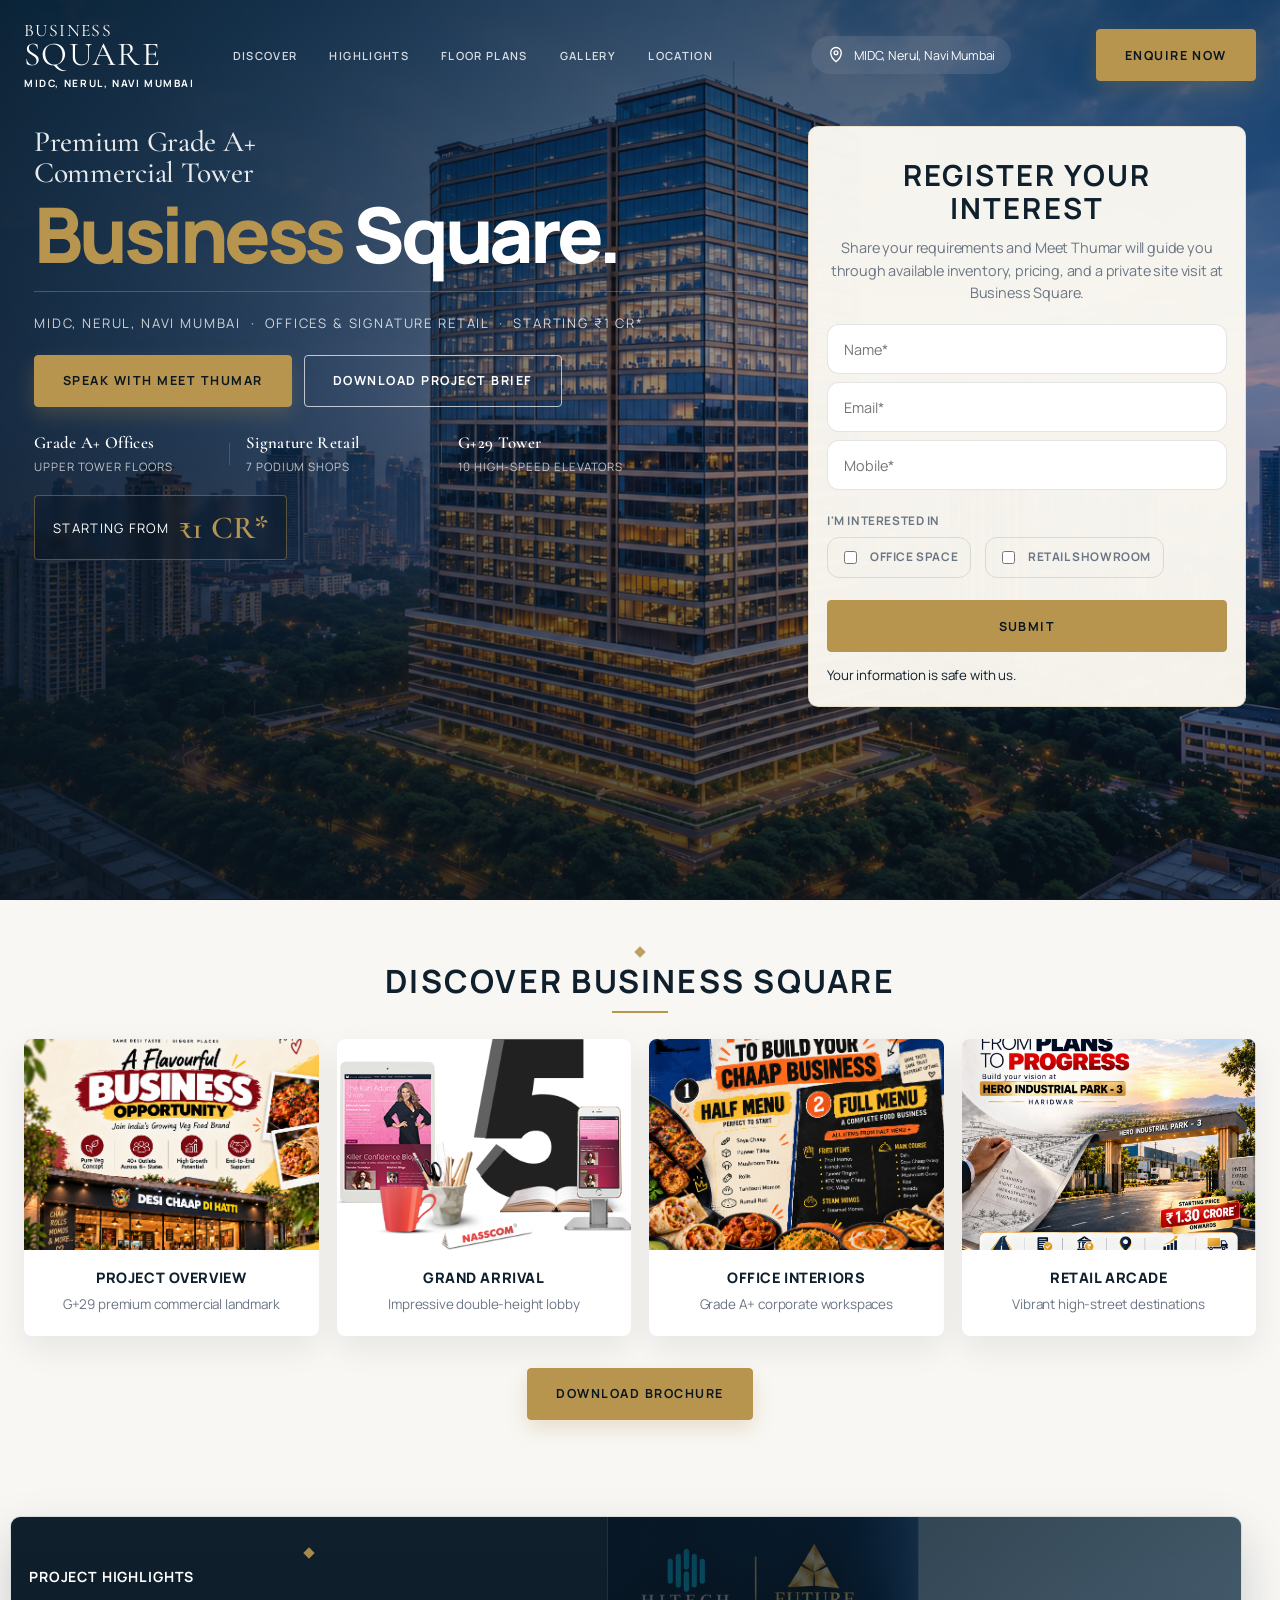
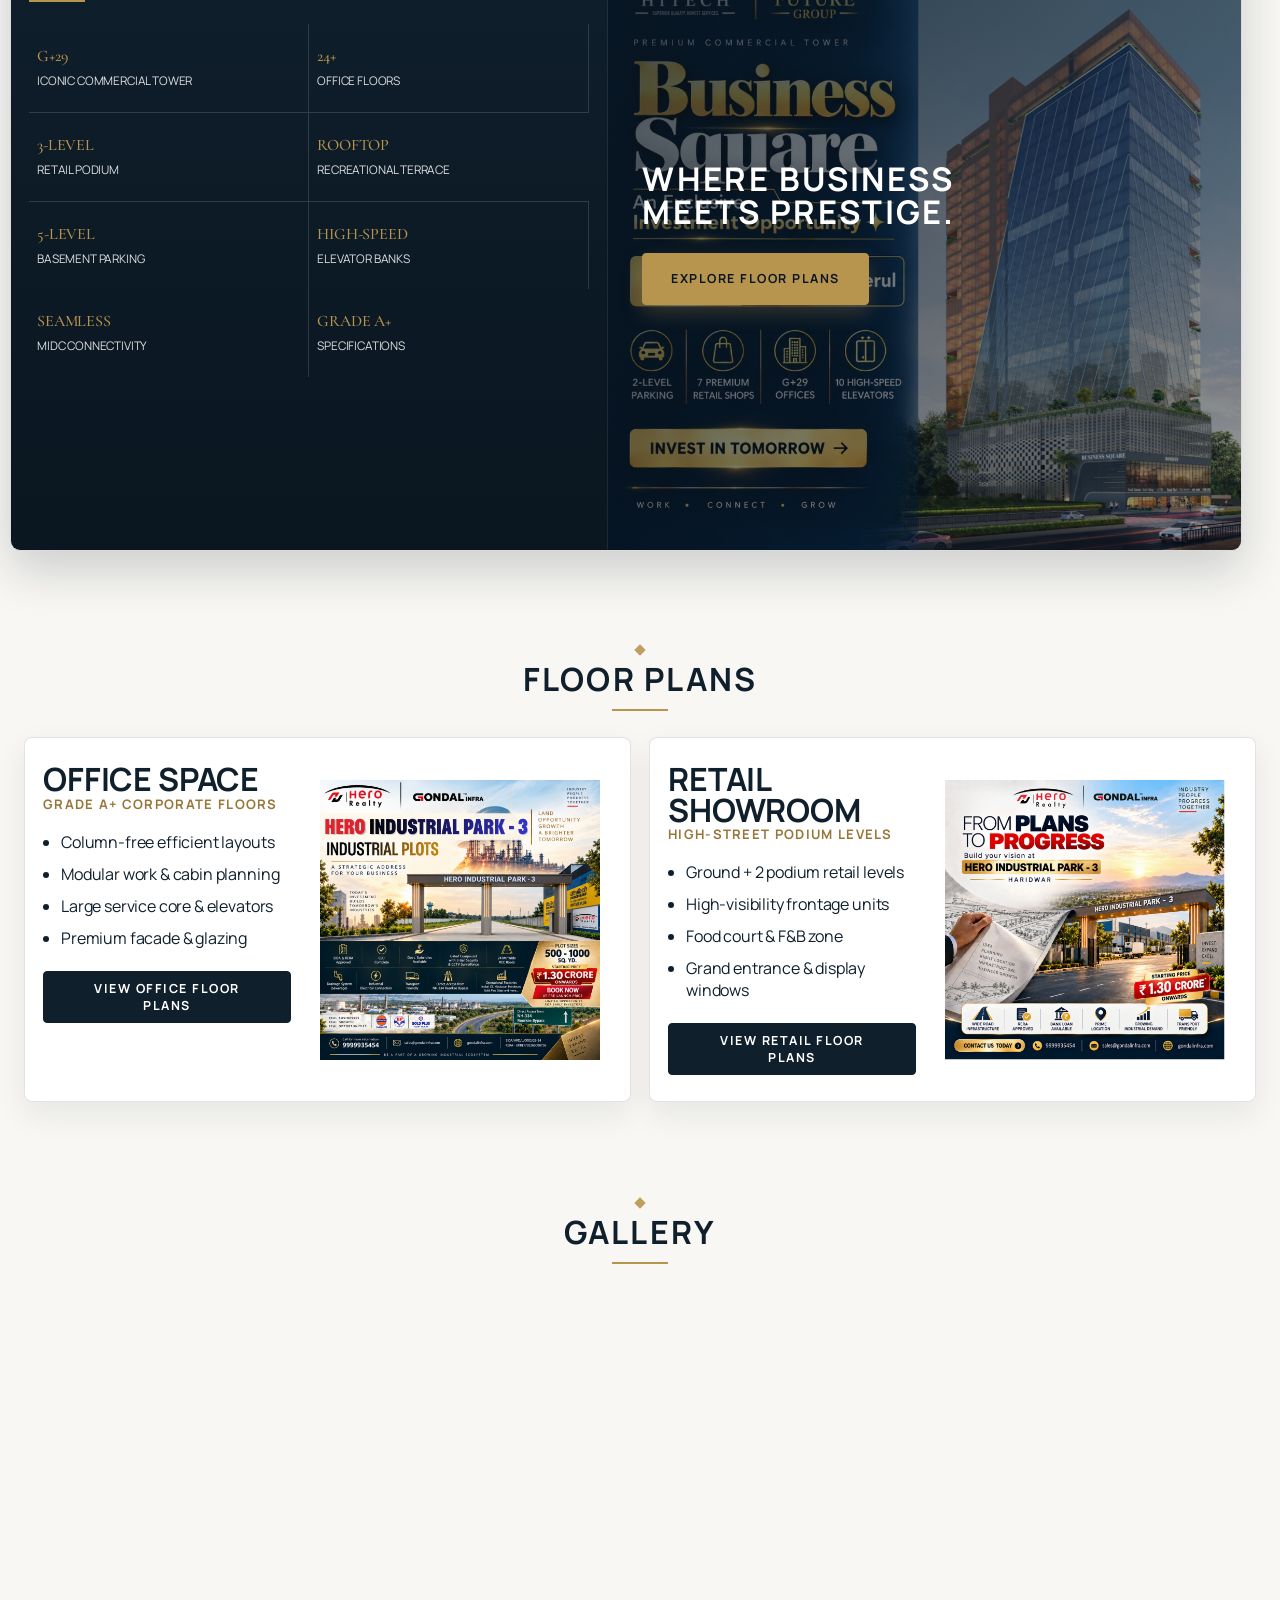
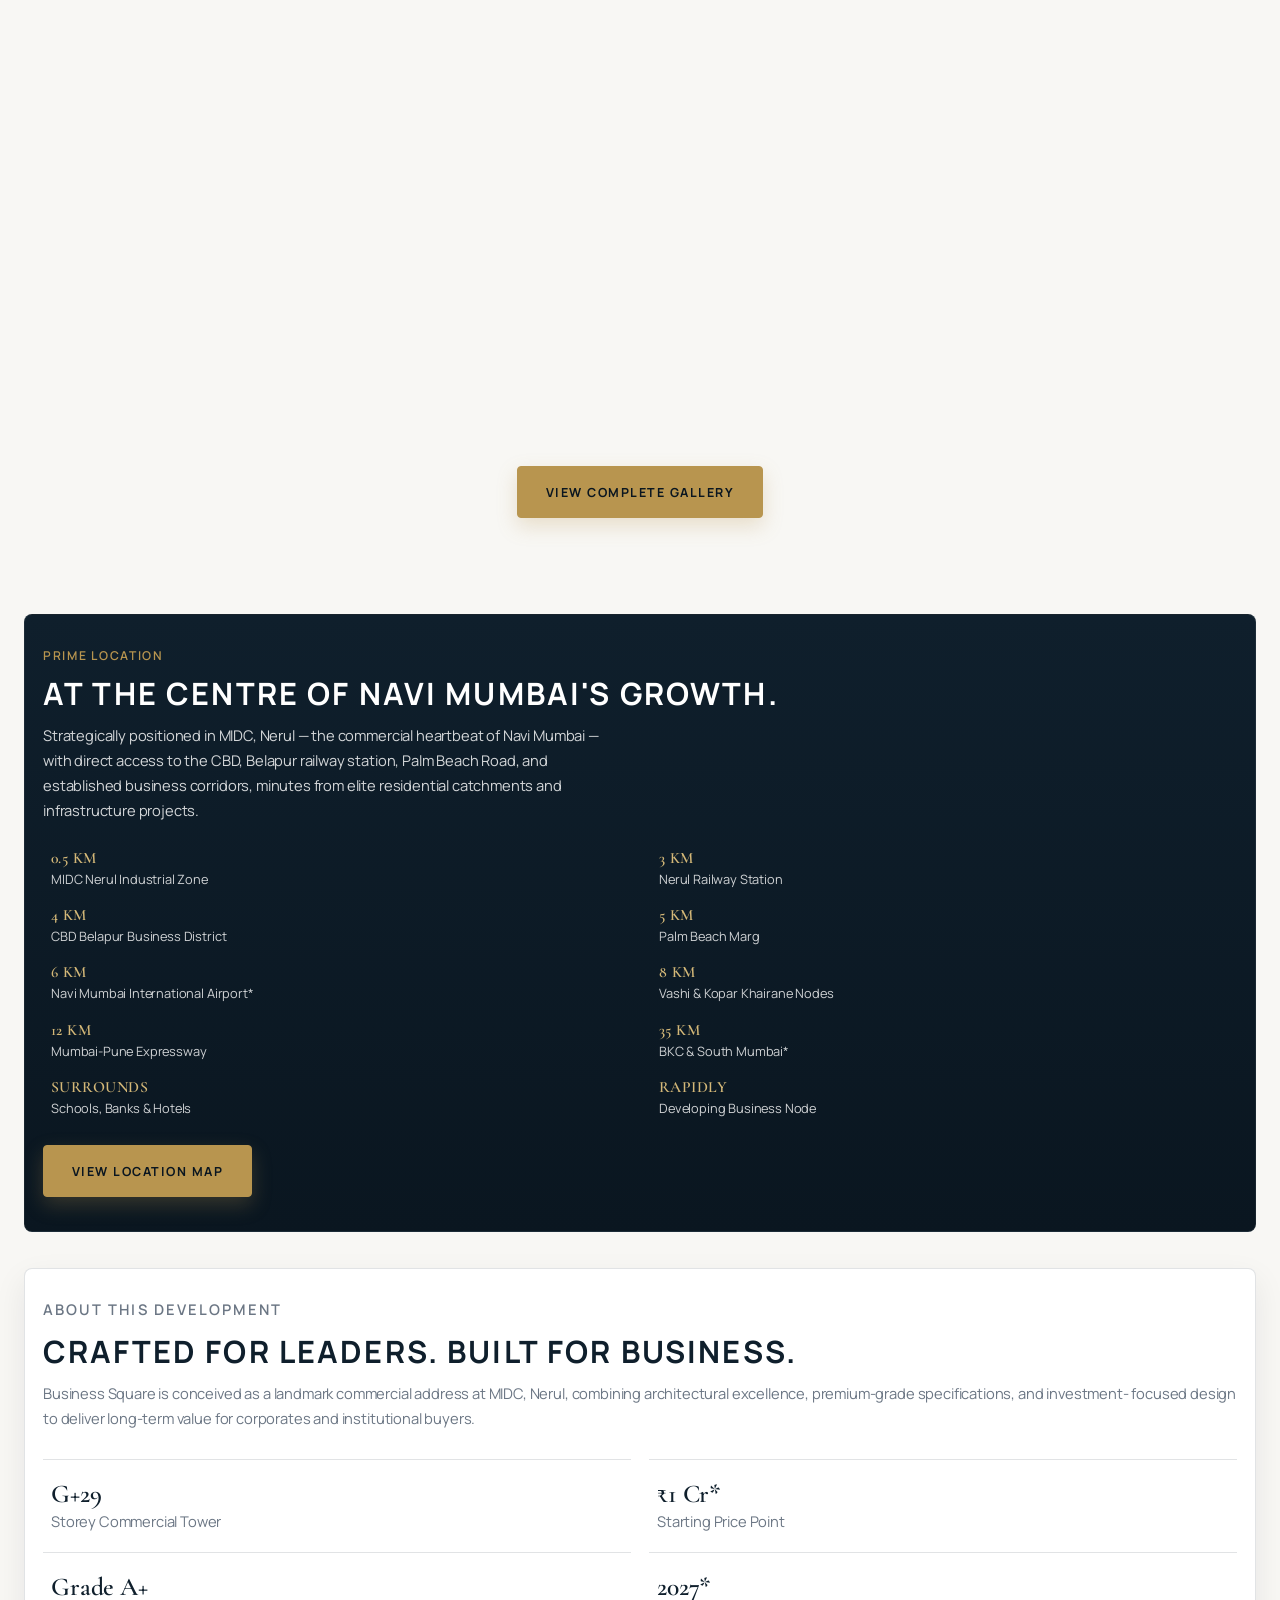
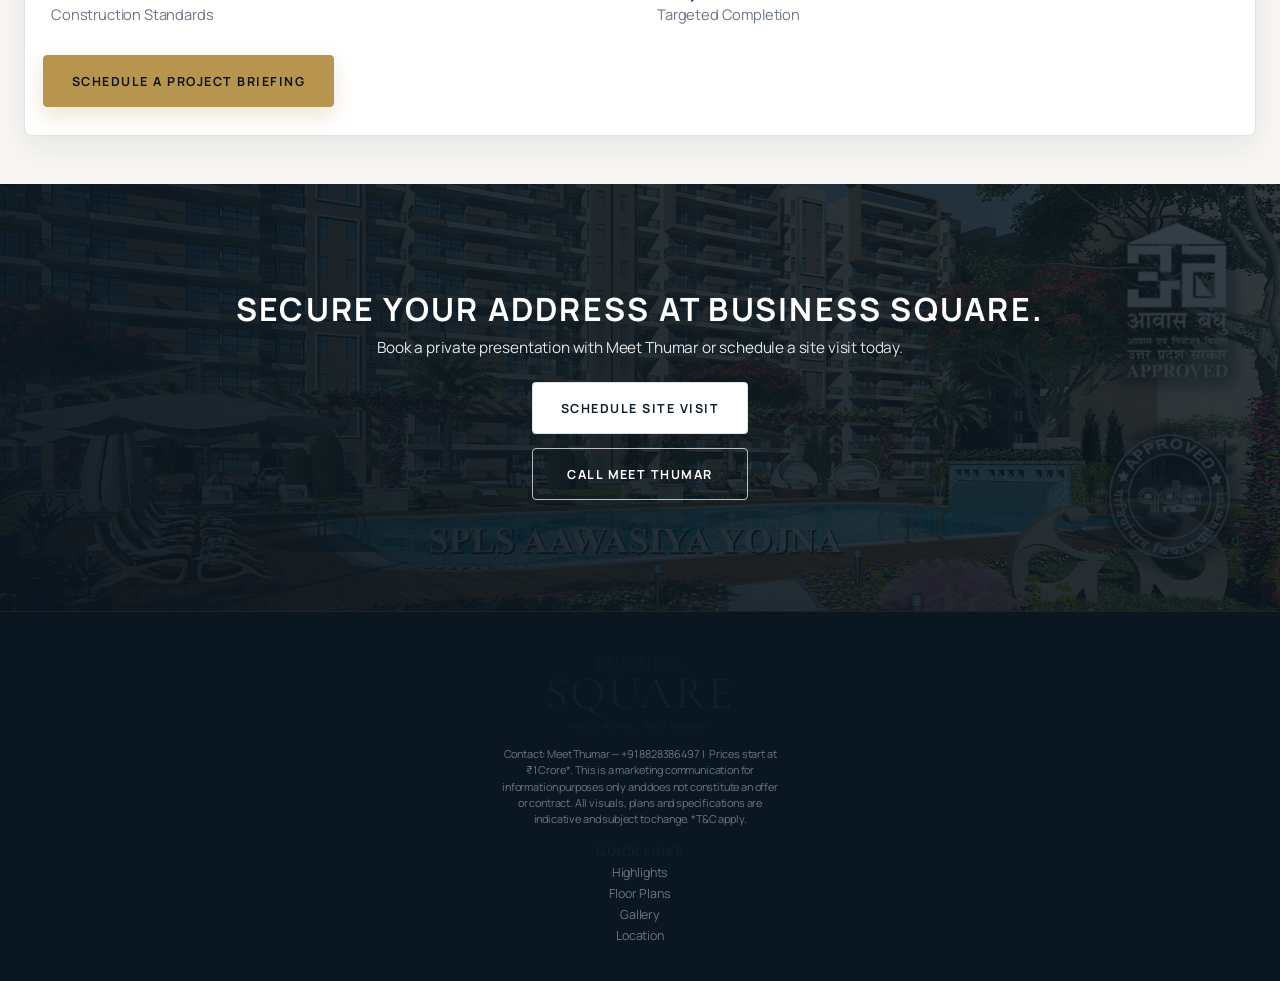
==== commit 1bd4a9a7: "feat: overhaul hero section with new carousel and assets" ====
--- a/godrej-verano.com/index938a.html
+++ b/godrej-verano.com/index938a.html
@@ -19,9 +19,9 @@
     
     <link
       rel="stylesheet"
-      href="../cdn.jsdelivr.net/npm/slick-carousel%401.8.1/slick/slick.css"
+      href="https://cdn.jsdelivr.net/npm/slick-carousel@1.8.1/slick/slick.css"
     />
-    <link rel="stylesheet" href="css/style2b04.css?var=0.2" />
+    <link rel="stylesheet" href="css/style2b04.css?var=0.4" />
     <style>
       .modal-form__submit.is-submitting {
         opacity: 0.7;
@@ -120,61 +120,62 @@
 
       <main>
         <section class="hero" id="hero">
+          <div class="hero-slider" aria-label="Business Square hero" aria-live="polite">
+            <div class="hero-slide hero-slide--single" data-slide="1">
+              <picture>
+                <source media="(min-width: 1180px)" srcset="assets/images/hero/D1.png 1x" />
+                <img src="assets/images/hero/M1.png" srcset="assets/images/hero/M1.png 1x" alt="Business Square — MIDC Nerul Navi Mumbai" loading="eager" fetchpriority="high" decoding="async" />
+              </picture>
+            </div>
+          </div>
           <div class="hero-backdrop"></div>
-          <div class="container hero-grid">
-            <div class="hero-copy">
-                <span class="btn eoi-pill">EOI OPEN</span>
-              <p class="eyebrow">MIDC, Nerul, Navi Mumbai</p>
-              <h1>
-                <span class="hero-line hero-line--top">Elevate Your</span>
-                <span class="hero-line hero-line--middle"><span>Business</span> Address.</span>
-                <span class="hero-line hero-line--bottom">In The Heart of Navi Mumbai.</span>
-              </h1>
-              <p class="hero-description">
-                Premium commercial spaces combining world-class office environments and vibrant
-                retail destinations — crafted for visionary businesses.
-              </p>
-
-              <div class="mobile-hero-actions">
-                <span class="hero-badge">Premium Office &amp; Retail Spaces</span>
-                <div class="price-pill mobile-price">Starting From <strong>₹1 Cr* Onwards</strong></div>
-                <div class="mobile-cta-row">
-                  <button class="btn btn-solid lead-trigger" type="button" data-form-trigger>
-                    Book Exclusive Preview
+
+          <div class="hero-carousel-layer">
+            <div class="container hero-grid">
+              <div class="hero-copy">
+                <h1>
+                  <span class="hero-line hero-line--top">Premium Grade A+<br />Commercial Tower</span>
+                  <span class="hero-line hero-line--middle"><span>Business</span> Square.</span>
+                </h1>
+                <p class="hero-description">
+                  MIDC, Nerul, Navi Mumbai &nbsp;·&nbsp; Offices &amp; Signature Retail &nbsp;·&nbsp; Starting ₹1 Cr*
+                </p>
+
+                <div class="hero-cta-row hero-cta-row--desktop">
+                  <a href="tel:8828386497" class="btn btn-solid">Speak With Meet Thumar</a>
+                  <button class="btn btn-outline-light js-brochure-trigger lead-trigger" type="button" data-form-trigger>
+                    Download Project Brief
                   </button>
-                  <button class="btn btn-outline-light js-brochure-trigger lead-trigger" type="button" data-form-trigger>
-                    Download Brochure
-                  </button>
-                </div>
+                </div>
+
+                <div class="mobile-hero-actions">
+                  <span class="hero-badge">G+29 Iconic Tower</span>
+                  <div class="price-pill mobile-price">Starting From <strong>₹1 Cr*</strong></div>
+                  <div class="mobile-cta-row">
+                    <a href="tel:8828386497" class="btn btn-solid" style="text-decoration:none;">Call Meet Thumar</a>
+                    <button class="btn btn-outline-light js-brochure-trigger lead-trigger" type="button" data-form-trigger>
+                      Download Brief
+                    </button>
+                  </div>
+                </div>
+
+                <div class="hero-features">
+                  <article class="hero-feature">
+                    <h3>Grade A+ Offices</h3>
+                    <p>Upper Tower Floors</p>
+                  </article>
+                  <article class="hero-feature">
+                    <h3>Signature Retail</h3>
+                    <p>7 Podium Shops</p>
+                  </article>
+                  <article class="hero-feature">
+                    <h3>G+29 Tower</h3>
+                    <p>10 High-Speed Elevators</p>
+                  </article>
+                </div>
+
+                <div class="price-pill desktop-price">Starting From <strong>₹1 Cr*</strong></div>
               </div>
-
-              <div class="hero-features">
-                <article class="hero-feature">
-                  <img
-                    src="public/assets/business-square/gallery/11-office-interior.png"
-                    alt="Premium Office Spaces"
-                    loading="lazy"
-                    style="display:none;"
-                  />
-                  <h3>Grade A+</h3>
-                  <p>Premium Office Spaces</p>
-                </article>
-                <article class="hero-feature">
-                  <h3>High-Street</h3>
-                  <p>Retail Destinations</p>
-                </article>
-                <article class="hero-feature">
-                  <h3>G+29</h3>
-                  <p>Iconic Commercial Tower</p>
-                </article>
-                <article class="hero-feature">
-                  <h3>MIDC</h3>
-                  <p>Nerul, Navi Mumbai</p>
-                </article>
-              </div>
-
-              <div class="price-pill desktop-price">Starting From <strong>₹1 Cr*</strong></div>
-            </div>
 
             <aside class="enquiry-card" id="enquiry">
               <div class="enquiry-card__content">
@@ -320,11 +321,12 @@
   </div>
 
   <small class="d-block mt-2">
-    Your information is safe with us.
-  </small>
+                  Your information is safe with us.
+                </small>
 </form>
               </div>
             </aside>
+            </div>
           </div>
         </section>
 
@@ -919,8 +921,8 @@
 </form>
     </template>
 
-    <script src="../cdn.jsdelivr.net/npm/jquery%403.7.1/dist/jquery.min.js"></script>
-    <script src="../cdn.jsdelivr.net/npm/slick-carousel%401.8.1/slick/slick.min.js"></script>
+    <script src="https://cdn.jsdelivr.net/npm/jquery@3.7.1/dist/jquery.min.js"></script>
+    <script src="https://cdn.jsdelivr.net/npm/slick-carousel@1.8.1/slick/slick.min.js"></script>
    
     <script src="js/script2b04.js?var=0.1"></script>
     <script>
--- a/godrej-verano.com/css/style2b04.css
+++ b/godrej-verano.com/css/style2b04.css
@@ -384,17 +384,160 @@
 .hero {
   position: relative;
   min-height: 100svh;
-  padding: 126px 0 34px;
-  background: var(--navy-deep) url("../public/assets/business-square/hero/hero-front-main.png") center/cover no-repeat;
+  padding: 126px 0 56px;
+  background: var(--navy-deep);
   overflow: hidden;
+}
+
+/* Carousel layer */
+.hero-slider {
+  position: absolute !important;
+  inset: 0 !important;
+  width: 100% !important;
+  height: 100% !important;
+  min-height: 100% !important;
+  z-index: 0;
+  margin: 0;
+  padding: 0;
+  display: block !important;
+  visibility: visible !important;
+}
+
+/* Ensure every injected slick wrapper also fills the hero */
+.hero-slider .slick-list,
+.hero-slider .slick-track {
+  position: absolute;
+  inset: 0;
+  width: 100% !important;
+  height: 100% !important;
+  margin: 0 !important;
+  padding: 0 !important;
+}
+
+.hero-slider .slick-slide {
+  float: none;
+  display: block;
+  position: relative;
+  width: 100% !important;
+  height: 100% !important;
+  min-height: 100svh !important;
+  background: var(--navy-deep);
+}
+.hero-slide,
+.hero-slide picture,
+.hero-slide img {
+  width: 100% !important;
+  height: 100% !important;
+  display: block;
+}
+
+.hero-slide {
+  outline: none;
+  background: var(--navy-deep);
+  position: absolute;
+  inset: 0;
+  overflow: hidden;
+}
+
+.hero-slide picture {
+  position: absolute;
+  inset: 0;
+  display: block;
+}
+
+.hero-slide img {
+  object-fit: cover;
+  object-position: center center;
+  position: absolute;
+  inset: 0;
+  width: 100% !important;
+  height: 100% !important;
+  display: block;
+}
+
+/* Arrows */
+.hero-nav {
+  position: absolute;
+  top: 50%;
+  transform: translateY(-50%);
+  width: 46px;
+  height: 46px;
+  border: 1px solid rgba(255, 255, 255, 0.52);
+  border-radius: 2px;
+  background: rgba(15, 31, 44, 0.52);
+  backdrop-filter: blur(4px);
+  z-index: 2;
+  cursor: pointer;
+  transition: background-color 160ms ease, border-color 160ms ease;
+}
+.hero-nav:hover,
+.hero-nav:focus-visible {
+  border-color: var(--gold);
+  background: rgba(184, 149, 79, 0.14);
+  outline: none;
+}
+.hero-nav--prev { left: 20px; }
+.hero-nav--next { right: 20px; }
+.hero-nav--prev::before,
+.hero-nav--next::before {
+  content: "";
+  position: absolute;
+  top: 50%;
+  left: 50%;
+  width: 10px;
+  height: 10px;
+  border-top: 2px solid #fff;
+  border-right: 2px solid #fff;
+}
+.hero-nav--prev::before { transform: translate(-40%, -50%) rotate(-135deg); }
+.hero-nav--next::before { transform: translate(-60%, -50%) rotate(45deg); }
+
+/* Dots */
+.hero-dots {
+  position: absolute;
+  left: 0;
+  right: 0;
+  bottom: 22px;
+  z-index: 2;
+  list-style: none;
+  padding: 0;
+  margin: 0;
+  display: flex;
+  justify-content: center;
+  align-items: center;
+  gap: 10px;
+}
+.hero-dots li {
+  line-height: 0;
+}
+.hero-dots li button {
+  width: 28px;
+  height: 3px;
+  padding: 0;
+  border: 0;
+  background: rgba(255, 255, 255, 0.34);
+  cursor: pointer;
+  text-indent: -9999px;
+  overflow: hidden;
+  transition: background-color 200ms ease, width 200ms ease;
+}
+.hero-dots li.slick-active button {
+  width: 52px;
+  background: var(--gold);
 }
 
 .hero-backdrop {
   position: absolute;
   inset: 0;
+  z-index: 1;
   background:
-    linear-gradient(180deg, rgba(10, 22, 32, 0.88) 0%, rgba(10, 22, 32, 0.62) 40%, rgba(10, 22, 32, 0.82) 100%),
-    linear-gradient(90deg, rgba(10, 22, 32, 0.85) 0%, rgba(10, 22, 32, 0.42) 45%, rgba(10, 22, 32, 0.18) 100%);
+    linear-gradient(180deg, rgba(10, 22, 32, 0.55) 0%, rgba(10, 22, 32, 0.26) 44%, rgba(10, 22, 32, 0.68) 100%),
+    linear-gradient(90deg, rgba(10, 22, 32, 0.70) 0%, rgba(10, 22, 32, 0.22) 54%, rgba(10, 22, 32, 0.06) 100%);
+}
+
+.hero-carousel-layer {
+  position: relative;
+  z-index: 3;
 }
 
 .hero-grid {
@@ -429,13 +572,14 @@
 
 .hero-copy h1 {
   margin: 0;
-  max-width: 820px;
+  max-width: 780px;
   font-size: 1rem;
   line-height: 1;
-  text-transform: uppercase;
   letter-spacing: 0;
   font-weight: 800;
   animation: heroRise 820ms cubic-bezier(0.2, 0.8, 0.2, 1) 160ms both;
+  padding-bottom: 20px;
+  border-bottom: 1px solid rgba(184, 149, 79, 0.42);
 }
 
 .hero-line {
@@ -448,58 +592,104 @@
 }
 
 .hero-line--top {
-  font-size: clamp(2.5rem, 3.4vw, 3.75rem);
-  line-height: 0.92;
-  letter-spacing: -0.04em;
+  font-size: clamp(1.55rem, 2.3vw, 2.4rem);
+  line-height: 1.06;
+  letter-spacing: -0.01em;
+  text-transform: none;
+  font-weight: 500;
+  font-family: "Cormorant Garamond", serif;
+  color: rgba(255, 255, 255, 0.9);
 }
 
 .hero-line--middle {
-  margin-top: 6px;
-  font-size: clamp(4.2rem, 6vw, 6.6rem);
-  line-height: 0.9;
-  letter-spacing: -0.06em;
-  white-space: nowrap;
-}
-
-.hero-line--bottom {
-  margin-top: 8px;
-  font-size: clamp(2.15rem, 3.15vw, 3.7rem);
+  margin-top: 10px;
+  font-size: clamp(3.3rem, 6vw, 6.8rem);
   line-height: 0.94;
-  letter-spacing: -0.045em;
-  white-space: nowrap;
+  letter-spacing: -0.055em;
+  white-space: normal;
+  overflow-wrap: anywhere;
+}
+
+/* --- Hero carousel polish & no-slick fallback --- */
+.hero-slider .slick-slide:focus,
+.hero-slider .slick-slide.slick-current {
+  outline: none !important;
+}
+/* Hide default slick dots so our custom hero-dots UL is the one the user sees */
+.hero-slider .slick-dots { display: none !important; }
+.hero-slide { background: var(--navy-deep); }
+
+/* Fallback: if slick.js fails to load, show slides as stacked vertical tiles */
+.hero-slider:not(.slick-initialized) {
+  position: relative;
+  height: auto;
+  display: grid;
+  grid-template-columns: 1fr;
+}
+.hero-slider:not(.slick-initialized) .hero-slide {
+  position: relative;
+  height: 420px;
+  border-bottom: 1px solid rgba(255, 255, 255, 0.06);
+}
+.hero-slider:not(.slick-initialized) .hero-slide img {
+  width: 100% !important;
+  height: 100% !important;
+  object-fit: cover;
+  display: block;
+}
+@media (max-width: 767px) {
+  .hero-slider:not(.slick-initialized) .hero-slide { height: 300px; }
+}
+
+/* Smallest phones: remove nav arrows, dots are sufficient & easier to tap */
+@media (max-width: 560px) {
+  .hero-nav { display: none !important; }
 }
 
 .hero-description {
-  max-width: 610px;
-  margin: 18px 0 30px;
-  font-size: 0.95rem;
-  line-height: 1.55;
-  color: rgba(255, 255, 255, 0.88);
+  max-width: 700px;
+  margin: 22px 0 22px;
+  font-size: 0.82rem;
+  line-height: 1.45;
+  letter-spacing: 0.14em;
+  text-transform: uppercase;
+  color: rgba(255, 255, 255, 0.78);
   animation: heroRise 820ms cubic-bezier(0.2, 0.8, 0.2, 1) 260ms both;
+}
+
+.hero-cta-row {
+  display: none;
+}
+.hero-cta-row--desktop {
+  display: inline-flex;
+  gap: 12px;
+  align-items: center;
+  margin-bottom: 10px;
+  flex-wrap: wrap;
 }
 
 .hero-features {
   display: grid;
-  grid-template-columns: repeat(4, minmax(0, 1fr));
-  gap: 14px;
-  max-width: 760px;
-  margin-top: 26px;
+  grid-template-columns: repeat(3, minmax(0, 1fr));
+  gap: 16px;
+  max-width: 620px;
+  margin-top: 16px;
   animation: heroRise 820ms cubic-bezier(0.2, 0.8, 0.2, 1) 340ms both;
 }
 
 .hero-feature {
   position: relative;
-  padding-right: 12px;
+  padding-right: 14px;
 }
 
 .hero-feature:not(:last-child)::after {
   content: "";
   position: absolute;
-  top: 8px;
+  top: 10px;
   right: 0;
   width: 1px;
-  height: calc(100% - 16px);
-  background: rgba(255, 255, 255, 0.24);
+  height: calc(100% - 20px);
+  background: rgba(184, 149, 79, 0.32);
 }
 
 .hero-feature img {
@@ -534,15 +724,15 @@
   display: inline-flex;
   align-items: center;
   gap: 10px;
-  padding: 15px 20px;
-  margin-top: 28px;
-  border: 1px solid rgba(255, 255, 255, 0.42);
-  border-radius: 14px;
-  font-size: 0.88rem;
+  padding: 12px 18px;
+  margin-top: 20px;
+  border: 1px solid rgba(184, 149, 79, 0.45);
+  border-radius: 4px;
+  font-size: 0.82rem;
   text-transform: uppercase;
-  letter-spacing: 0.05em;
-  background: rgba(6, 20, 24, 0.56);
-  backdrop-filter: blur(6px);
+  letter-spacing: 0.1em;
+  background: rgba(10, 22, 32, 0.34);
+  backdrop-filter: blur(4px);
   animation: heroRise 820ms cubic-bezier(0.2, 0.8, 0.2, 1) 420ms both;
 }
 
@@ -631,14 +821,25 @@
 
 .enquiry-card {
   position: sticky;
-  top: 124px;
-}
+  top: 96px;
+}
+
+/* Hero enquiry sidebar: never taller than the viewport — internal scroll if content exceeds */
+.enquiry-card[id="enquiry"] {
+  max-height: calc(100svh - 180px);
+  overflow-y: auto;
+  -webkit-overflow-scrolling: touch;
+  scrollbar-width: thin;
+}
+.enquiry-card[id="enquiry"]::-webkit-scrollbar { width: 6px; }
+.enquiry-card[id="enquiry"]::-webkit-scrollbar-thumb { background: rgba(184, 149, 79, 0.36); border-radius: 3px; }
 
 .enquiry-card__content {
-  padding: 38px 34px 28px;
-  border-radius: 28px;
-  background: rgba(255, 255, 255, 0.96);
-  box-shadow: var(--shadow);
+  padding: 32px 26px 22px;
+  border-radius: 10px;
+  background: rgba(252, 249, 242, 0.97);
+  border: 1px solid rgba(184, 149, 79, 0.22);
+  box-shadow: 0 22px 60px rgba(10, 22, 32, 0.26);
   animation: cardFloatIn 900ms cubic-bezier(0.2, 0.8, 0.2, 1) 180ms both paused;
 }
 
@@ -1653,14 +1854,26 @@
     display: none;
   }
 
+  .hero {
+    padding: 118px 0 62px;
+  }
+
+  .hero-nav--prev { left: 10px; }
+  .hero-nav--next { right: 10px; }
+
   .hero-grid {
-    grid-template-columns: minmax(0, 1fr) 390px;
-    gap: 28px;
+    grid-template-columns: minmax(0, 1fr) 360px;
+    gap: 22px;
   }
 
   .hero-copy {
-    padding-top: 54px;
-  }
+    padding-top: 44px;
+    max-width: 100%;
+  }
+
+  .hero-line--top   { font-size: clamp(2.0rem, 3.6vw, 3.2rem); }
+  .hero-line--middle { font-size: clamp(2.8rem, 5.8vw, 5.2rem); }
+  .hero-line--bottom { font-size: clamp(1.4rem, 2.8vw, 3.0rem); }
 
   .hero-features,
   .discover-grid {
@@ -1682,7 +1895,7 @@
   :root {
     --container: calc(100vw - 24px);
   }
-  
+
   .site-header {
     padding-top: 12px;
   }
@@ -1701,19 +1914,24 @@
   }
 
   .brand-name {
-    font-size: 2.3rem;
+    font-size: 2.1rem;
   }
 
   .hero {
-    min-height: auto;
-    padding: 18px 0 20px;
-    background-image: url("../public/assets/business-square/hero/hero-front-mobile.png");
-    background-position: center top;
+    min-height: 100svh;
+    padding: 20px 0 72px;
   }
 
   .hero-backdrop {
-    background: linear-gradient(180deg, rgba(7, 17, 21, 0.18) 0%, rgba(7, 17, 21, 0.62) 100%);
-  }
+    background:
+      linear-gradient(180deg, rgba(10, 22, 32, 0.22) 0%, rgba(10, 22, 32, 0.58) 45%, rgba(10, 22, 32, 0.94) 100%);
+  }
+
+  .hero-nav--prev { left: 6px; width: 38px; height: 38px; }
+  .hero-nav--next { right: 6px; width: 38px; height: 38px; }
+  .hero-dots { bottom: 54px; gap: 6px; }
+  .hero-dots li button { width: 22px; }
+  .hero-dots li.slick-active button { width: 40px; }
 
   .hero-grid {
     grid-template-columns: 1fr;
@@ -1722,7 +1940,7 @@
   }
 
   .hero-copy {
-    padding-top: 82px;
+    padding-top: 88px;
     max-width: 100%;
     text-align: left;
     display: grid;
@@ -1734,39 +1952,41 @@
   }
 
   .hero-copy h1 {
-    max-width: 300px;
+    max-width: none;
     font-size: 1rem;
     line-height: 1;
   }
 
   .hero-line--top {
-    font-size: clamp(2rem, 9.6vw, 2.9rem);
+    font-size: clamp(1.8rem, 9.4vw, 2.8rem);
   }
 
   .hero-line--middle {
     margin-top: 2px;
-    font-size: clamp(3.2rem, 13.5vw, 4.4rem);
-    white-space: nowrap;
+    font-size: clamp(2.6rem, 13vw, 4.2rem);
+    white-space: normal;
+    overflow-wrap: anywhere;
   }
 
   .hero-line--bottom {
     margin-top: 6px;
-    font-size: clamp(1.15rem, 5.6vw, 1.85rem);
+    font-size: clamp(1.05rem, 5.6vw, 1.85rem);
     white-space: normal;
-    max-width: 260px;
+    max-width: none;
+    overflow-wrap: anywhere;
   }
 
   .hero-description {
-    max-width: 288px;
+    max-width: none;
     margin: 14px 0 18px;
-    font-size: 0.76rem;
-    line-height: 1.55;
+    font-size: 0.8rem;
+    line-height: 1.6;
     text-align: left;
   }
 
   .mobile-hero-actions {
     display: grid;
-    gap: 10px;
+    gap: 12px;
     width: 100%;
     justify-items: start;
   }
@@ -1799,29 +2019,37 @@
   .mobile-cta-row {
     display: grid;
     grid-template-columns: 1fr 1fr;
-    gap: 8px;
+    gap: 10px;
     width: 100%;
   }
 
   .mobile-cta-row .btn {
-    min-height: 42px;
+    min-height: 46px;
     padding: 0 10px;
-    border-radius: 10px;
-    font-size: 0.58rem;
-    letter-spacing: 0.04em;
+    border-radius: 4px;
+    font-size: 0.68rem;
+    letter-spacing: 0.05em;
   }
 
   .hero-features {
-    display: none;
+    display: grid;
+    grid-template-columns: repeat(2, minmax(0, 1fr));
+    gap: 10px;
+    margin-top: 20px;
+    max-width: none;
   }
 
   .hero-feature {
     padding-right: 0;
-    text-align: center;
-    min-height: 132px;
+    text-align: left;
+    min-height: auto;
     display: grid;
     align-content: center;
-    padding-block: 10px;
+    padding: 12px;
+    border-radius: 2px;
+    background: rgba(15, 31, 44, 0.54);
+    border: 1px solid rgba(255, 255, 255, 0.12);
+    backdrop-filter: blur(4px);
   }
 
   .hero-feature:nth-child(4) {
@@ -1837,15 +2065,15 @@
   .hero-feature img {
     width: 34px;
     height: 34px;
-    margin: 0 auto 8px;
+    margin: 0 0 8px;
   }
 
   .hero-feature h3 {
-    font-size: 0.76rem;
+    font-size: 0.8rem;
   }
 
   .hero-feature p {
-    font-size: 0.7rem;
+    font-size: 0.72rem;
     line-height: 1.35;
   }
 
@@ -2082,36 +2310,77 @@
   .location-card h2,
   .about-card h2,
   .enquiry-card h2 {
-    font-size: 1.7rem;
+    font-size: 1.6rem;
     line-height: 1.08;
   }
 
+  .hero {
+    min-height: 100svh;
+    padding-bottom: 80px;
+  }
+
   .hero-copy {
-    padding-top: 7em;
+    padding-top: 7.5rem;
   }
 
   .hero-copy h1 {
-    max-width: 250px;
+    max-width: none;
     font-size: 1rem;
   }
 
+  .hero-line--top    { font-size: clamp(1.55rem, 9.2vw, 2.4rem); }
+  .hero-line--middle { font-size: clamp(2.2rem, 13vw, 3.7rem); }
+  .hero-line--bottom { font-size: clamp(0.95rem, 5.6vw, 1.65rem); }
+
   .hero-description {
-    max-width: 248px;
-    font-size: 0.72rem;
+    max-width: none;
+    font-size: 0.76rem;
   }
 
   .mobile-cta-row {
-    grid-template-columns: 1fr 1fr;
-  }
+    grid-template-columns: 1fr;
+    gap: 10px;
+  }
+
+  .hero-features {
+    grid-template-columns: repeat(2, minmax(0, 1fr));
+    gap: 8px;
+  }
+
+  .hero-badge { font-size: 0.58rem; padding: 7px 12px; }
 
   .price-pill {
-    padding: 14px 16px;
+    padding: 13px 16px;
     font-size: 0.74rem;
+    width: 100% !important;
+    justify-content: space-between;
   }
 
   .price-pill strong {
-    font-size: 1.55rem;
-  }
+    font-size: 1.5rem;
+  }
+
+  .hero-dots { bottom: 64px; }
+  .hero-nav { display: none; }
+}
+
+@media (max-width: 420px) {
+  .hero-copy  { padding-top: 6.5rem; }
+  .hero-line--top    { font-size: clamp(1.35rem, 9.4vw, 2.1rem); }
+  .hero-line--middle { font-size: clamp(1.9rem, 13.2vw, 3.2rem); }
+  .hero-line--bottom { font-size: clamp(0.88rem, 5.9vw, 1.45rem); }
+  .hero-description  { font-size: 0.72rem; margin: 10px 0 14px; }
+  .hero-badge        { padding: 6px 10px; font-size: 0.54rem; letter-spacing: 0.1em; }
+  .mobile-price      { padding: 12px 14px; }
+  .mobile-price strong { font-size: 1.32rem; }
+  .mobile-cta-row .btn { min-height: 44px; font-size: 0.7rem; }
+  .hero-features     { grid-template-columns: 1fr; }
+  .hero-feature      { padding: 10px 12px; min-height: auto; }
+  .hero-dots { bottom: 62px; }
+  .hero-dots li button { width: 18px; }
+  .hero-dots li.slick-active button { width: 32px; }
+  .enquiry-card__content h2 { font-size: 1.25rem; }
+}
 
   .highlights-stats,
   .location-points,
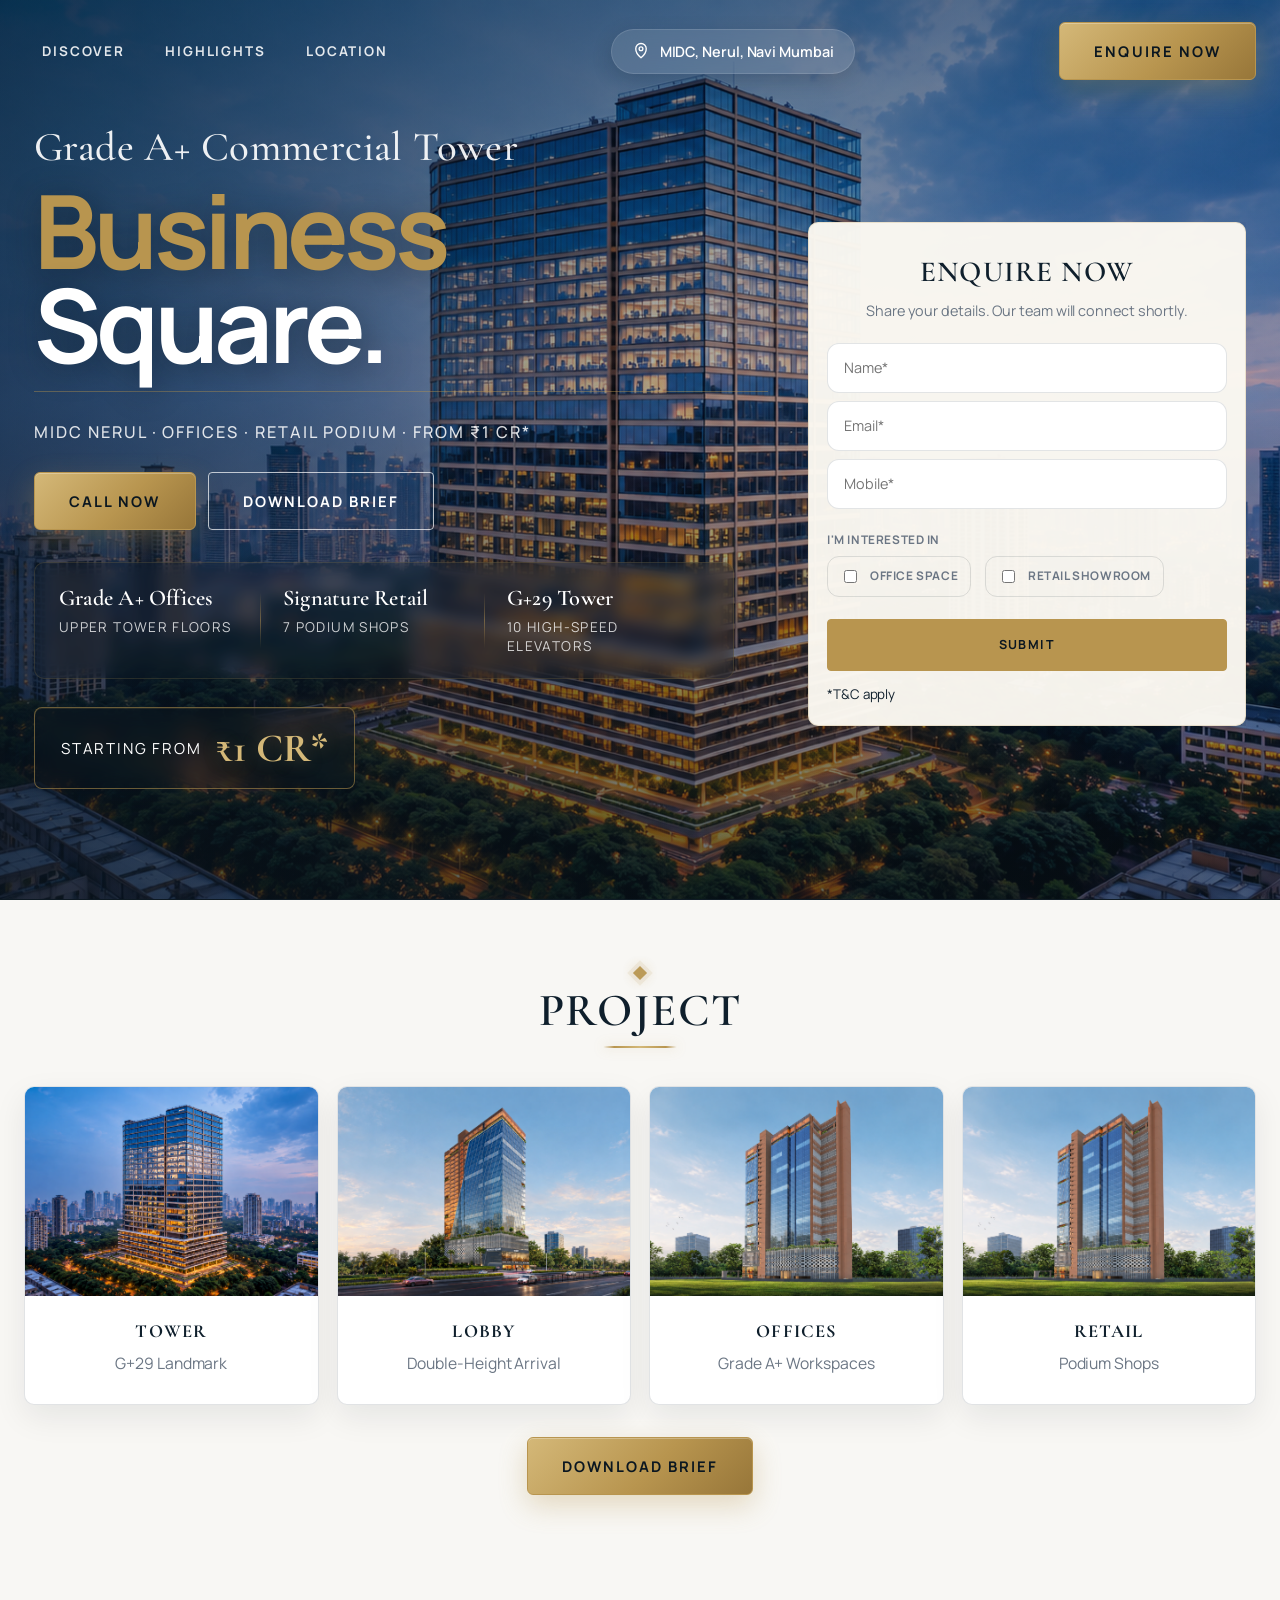
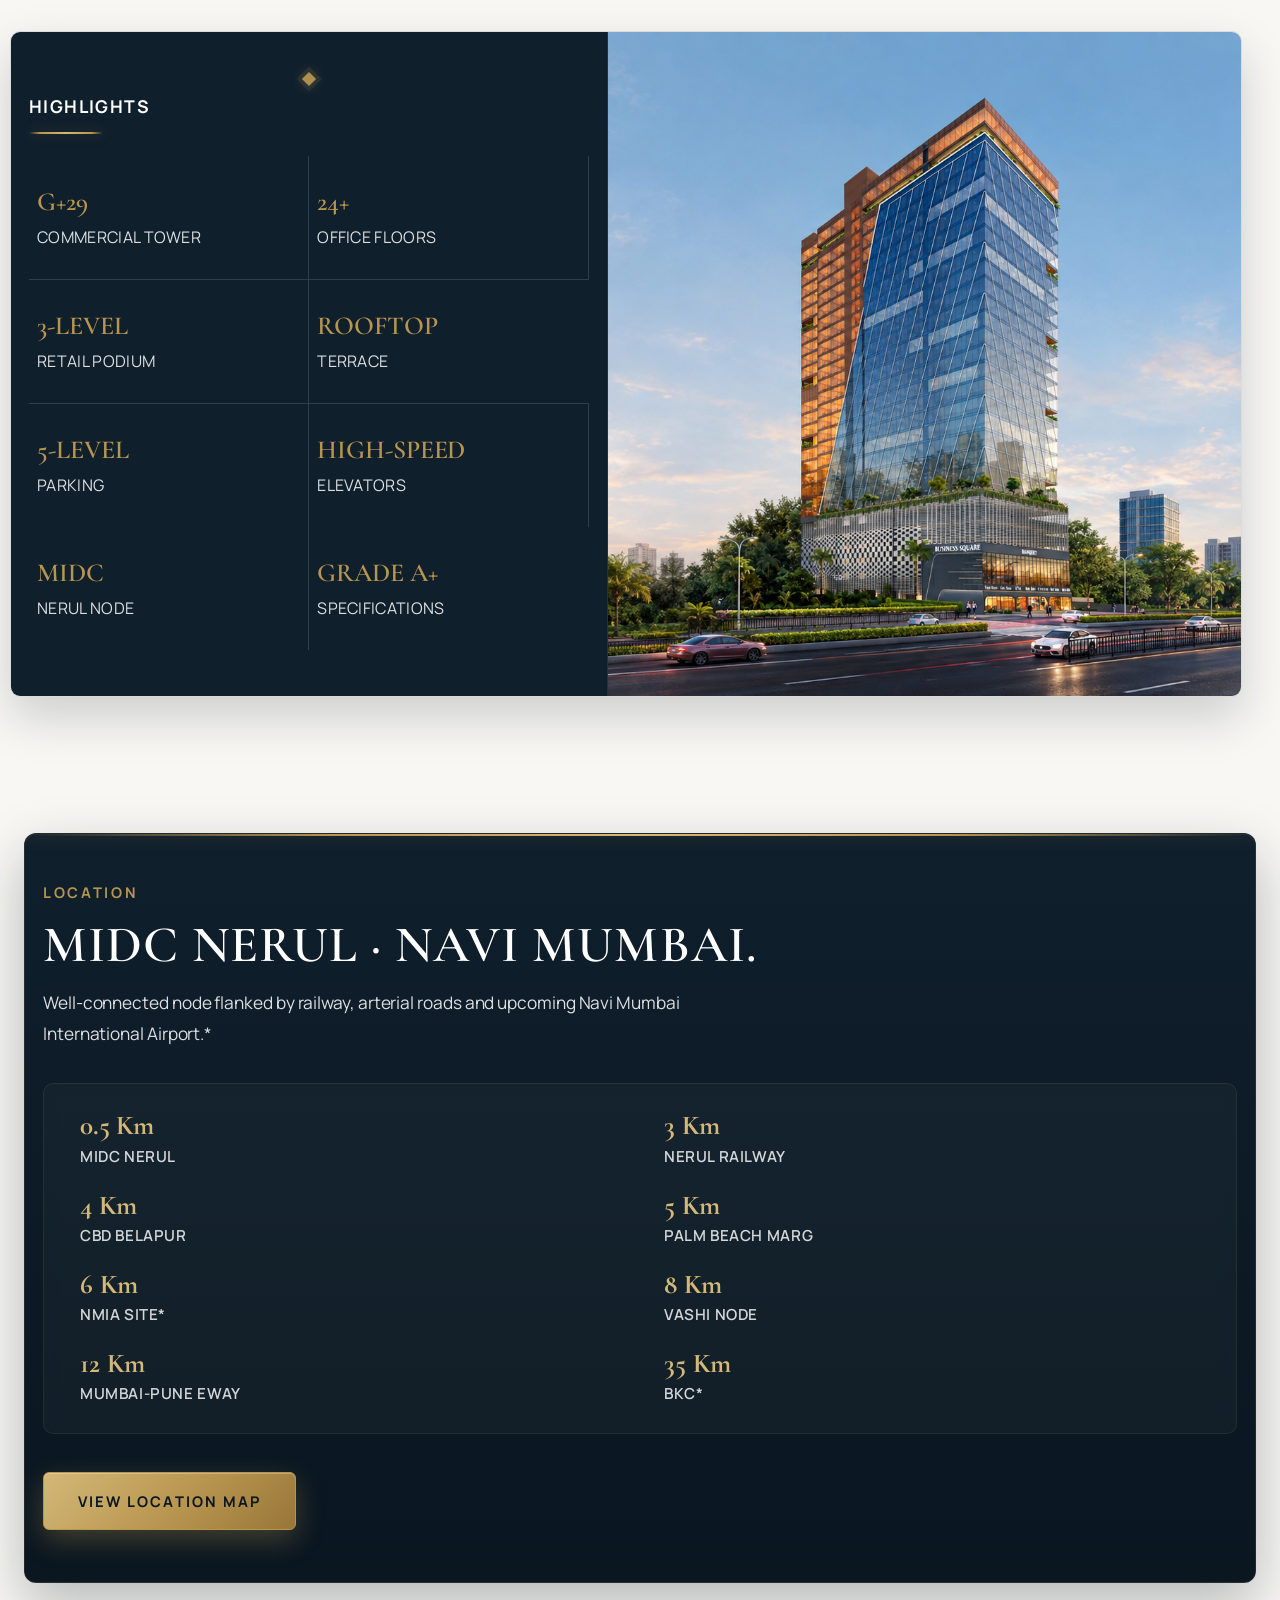
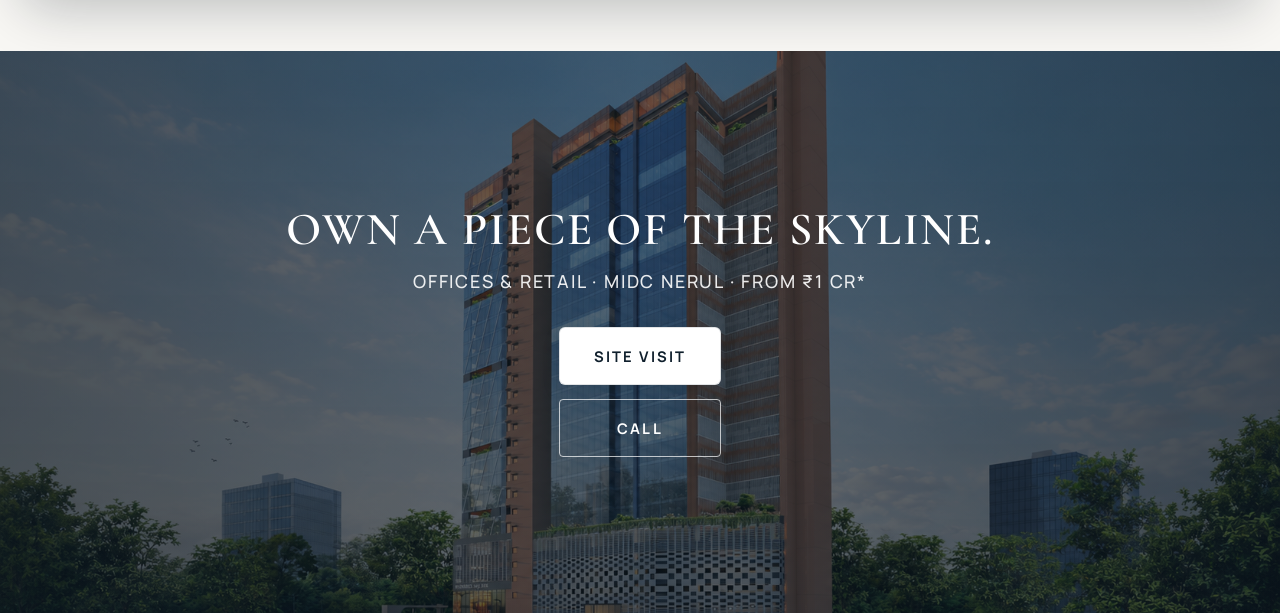
==== commit 71a7eb08: "chore: complete redesign and content refresh of business square marketing site" ====
--- a/godrej-verano.com/index938a.html
+++ b/godrej-verano.com/index938a.html
@@ -4,10 +4,10 @@
 <head>
     <meta charset="UTF-8" />
     <meta name="viewport" content="width=device-width, initial-scale=1.0" />
-    <title>Business Square | Premium Commercial, Office &amp; Retail Spaces in MIDC, Nerul, Navi Mumbai</title>
+    <title>Business Square — Office &amp; Retail · MIDC Nerul, Navi Mumbai</title>
     <meta
       name="description"
-      content="Business Square at MIDC, Nerul, Navi Mumbai — Premium commercial spaces featuring premium office spaces and retail destinations. Prices from ₹1 Crore onwards."
+      content="Business Square at MIDC Nerul, Navi Mumbai. Grade A+ offices &amp; podium retail from ₹1 Cr*."
     />
     <meta name="robots" content="index, follow">
     <link rel="preconnect" href="https://fonts.googleapis.com/" />
@@ -44,17 +44,9 @@
     <div class="page-shell">
       <header class="site-header">
         <div class="container header-inner">
-          <a class="brand" href="#hero" aria-label="Business Square home">
-            <span class="brand-mark">BUSINESS</span>
-            <span class="brand-name">SQUARE</span>
-            <span class="brand-subtitle">MIDC, NERUL, NAVI MUMBAI</span>
-          </a>
-
           <nav class="site-nav" aria-label="Primary">
             <a href="#discover">Discover</a>
             <a href="#highlights">Highlights</a>
-            <a href="#floor-plans">Floor Plans</a>
-            <a href="#gallery">Gallery</a>
             <a href="#location">Location</a>
           </nav>
 
@@ -104,16 +96,10 @@
             </button>
           </div>
           <nav class="mobile-nav">
-            <a href="#project-intro">Project Intro</a>
-            <a href="#key-highlights">Key Highlights</a>
-            <a href="#experience">The Experience</a>
-            <a href="#building-structure">Building Structure</a>
-            <a href="#floor-plans">Floor Plans</a>
-            <a href="#architecture-gallery">Architecture / Gallery</a>
+            <a href="#discover">Project</a>
+            <a href="#highlights">Highlights</a>
             <a href="#location">Location</a>
-            <a href="#why-business-square">Why Business Square</a>
-            <a href="#investment-cta">Price / Investment</a>
-            <a href="#enquiry">Enquiry Form</a>
+            <a href="#enquiry">Enquire</a>
           </nav>
         </div>
       </aside>
@@ -134,25 +120,25 @@
             <div class="container hero-grid">
               <div class="hero-copy">
                 <h1>
-                  <span class="hero-line hero-line--top">Premium Grade A+<br />Commercial Tower</span>
+                  <span class="hero-line hero-line--top">Grade A+ Commercial Tower</span>
                   <span class="hero-line hero-line--middle"><span>Business</span> Square.</span>
                 </h1>
                 <p class="hero-description">
-                  MIDC, Nerul, Navi Mumbai &nbsp;·&nbsp; Offices &amp; Signature Retail &nbsp;·&nbsp; Starting ₹1 Cr*
+                  MIDC Nerul · Offices · Retail Podium · From ₹1 Cr*
                 </p>
 
                 <div class="hero-cta-row hero-cta-row--desktop">
-                  <a href="tel:8828386497" class="btn btn-solid">Speak With Meet Thumar</a>
+                  <button class="btn btn-solid lead-trigger" type="button" data-form-trigger>Call Now</button>
                   <button class="btn btn-outline-light js-brochure-trigger lead-trigger" type="button" data-form-trigger>
-                    Download Project Brief
+                    Download Brief
                   </button>
                 </div>
 
                 <div class="mobile-hero-actions">
-                  <span class="hero-badge">G+29 Iconic Tower</span>
-                  <div class="price-pill mobile-price">Starting From <strong>₹1 Cr*</strong></div>
+                  <span class="hero-badge">G+29 Commercial Tower</span>
+                  <div class="price-pill mobile-price"><strong>₹1 Cr*</strong> Onwards</div>
                   <div class="mobile-cta-row">
-                    <a href="tel:8828386497" class="btn btn-solid" style="text-decoration:none;">Call Meet Thumar</a>
+                    <button class="btn btn-solid lead-trigger" type="button" data-form-trigger>Call Now</button>
                     <button class="btn btn-outline-light js-brochure-trigger lead-trigger" type="button" data-form-trigger>
                       Download Brief
                     </button>
@@ -179,11 +165,8 @@
 
             <aside class="enquiry-card" id="enquiry">
               <div class="enquiry-card__content">
-                <h2>Register Your Interest</h2>
-                <p>
-                  Share your requirements and Meet Thumar will guide you through available
-                  inventory, pricing, and a private site visit at Business Square.
-                </p>
+                <h2>Enquire Now</h2>
+                <p>Share your details. Our team will connect shortly.</p>
 
                 <form method="post" class="gpl-form modal-form frmContactus" name="frmContactus" action="#" novalidate>
   <!-- Tracking / hidden fields -->
@@ -320,9 +303,7 @@
     </button>
   </div>
 
-  <small class="d-block mt-2">
-                  Your information is safe with us.
-                </small>
+  <small class="d-block mt-2">*T&amp;C apply</small>
 </form>
               </div>
             </aside>
@@ -333,79 +314,53 @@
         <section class="discover section" id="discover">
           <div class="container">
             <div class="section-heading">
-              <h2>Discover Business Square</h2>
+              <h2>Project</h2>
             </div>
 
             <div class="discover-grid">
-              <article
-                class="media-card lead-trigger"
-                role="button"
-                tabindex="0"
-                data-form-trigger
-              >
+              <article class="media-card lead-trigger" role="button" tabindex="0" data-form-trigger>
                 <div class="media-card__image">
-                  <img src="public/assets/business-square/gallery/08-aerial-overview.png" alt="Business Square aerial overview" loading="lazy" />
+                  <img src="assets/images/hero/D1.png" alt="Business Square Tower" loading="lazy" />
                 </div>
                 <div class="media-card__body">
-                  <h3>Project Overview</h3>
-                  <p>G+29 premium commercial landmark</p>
+                  <h3>Tower</h3>
+                  <p>G+29 Landmark</p>
                 </div>
               </article>
 
-              <article
-                class="media-card lead-trigger"
-                role="button"
-                tabindex="0"
-                data-form-trigger
-              >
+              <article class="media-card lead-trigger" role="button" tabindex="0" data-form-trigger>
                 <div class="media-card__image">
-                  <img src="public/assets/business-square/gallery/06-main-entrance.png" alt="Business Square main entrance" loading="lazy" />
+                  <img src="assets/images/hero/D2.png" alt="Business Square Lobby" loading="lazy" />
                 </div>
                 <div class="media-card__body">
-                  <h3>Grand Arrival</h3>
-                  <p>Impressive double-height lobby</p>
+                  <h3>Lobby</h3>
+                  <p>Double-Height Arrival</p>
                 </div>
               </article>
 
-              <article
-                class="media-card lead-trigger"
-                role="button"
-                tabindex="0"
-                data-form-trigger
-              >
+              <article class="media-card lead-trigger" role="button" tabindex="0" data-form-trigger>
                 <div class="media-card__image">
-                  <img src="public/assets/business-square/gallery/11-office-interior.png" alt="Business Square office interior" loading="lazy" />
+                  <img src="assets/images/hero/D3.png" alt="Business Square Offices" loading="lazy" />
                 </div>
                 <div class="media-card__body">
-                  <h3>Office Interiors</h3>
-                  <p>Grade A+ corporate workspaces</p>
+                  <h3>Offices</h3>
+                  <p>Grade A+ Workspaces</p>
                 </div>
               </article>
 
-              <article
-                class="media-card lead-trigger"
-                role="button"
-                tabindex="0"
-                data-form-trigger
-              >
+              <article class="media-card lead-trigger" role="button" tabindex="0" data-form-trigger>
                 <div class="media-card__image">
-                  <img
-                    src="public/assets/business-square/gallery/10-retail-arcade.png"
-                    alt="Business Square retail arcade"
-                    loading="lazy"
-                  />
+                  <img src="assets/images/hero/D3.png" alt="Business Square Retail" loading="lazy" />
                 </div>
                 <div class="media-card__body">
-                  <h3>Retail Arcade</h3>
-                  <p>Vibrant high-street destinations</p>
+                  <h3>Retail</h3>
+                  <p>Podium Shops</p>
                 </div>
               </article>
             </div>
             <div class="dw-bro">
-            <button class="btn btn-solid lead-trigger" type="button" data-form-trigger >
-                  Download Brochure
-                </button>
-                </div>
+              <button class="btn btn-solid lead-trigger" type="button" data-form-trigger>Download Brief</button>
+            </div>
           </div>
         </section>
 
@@ -413,151 +368,25 @@
           <div class="container highlights-grid">
             <div class="highlights-panel">
               <div class="panel-heading">
-                <p>Project Highlights</p>
+                <p>Highlights</p>
               </div>
               <div class="highlights-stats">
-                <article>
-                  <h3>G+29</h3>
-                  <p>Iconic Commercial Tower</p>
-                </article>
-                <article>
-                  <h3>24+</h3>
-                  <p>Office Floors</p>
-                </article>
-                <article>
-                  <h3>3-Level</h3>
-                  <p>Retail Podium</p>
-                </article>
-                <article>
-                  <h3>Rooftop</h3>
-                  <p>Recreational Terrace</p>
-                </article>
-                <article>
-                  <h3>5-Level</h3>
-                  <p>Basement Parking</p>
-                </article>
-                <article>
-                  <h3>High-Speed</h3>
-                  <p>Elevator Banks</p>
-                </article>
-                <article>
-                  <h3>Seamless</h3>
-                  <p>MIDC Connectivity</p>
-                </article>
-                <article>
-                  <h3>Grade A+</h3>
-                  <p>Specifications</p>
-                </article>
+                <article><h3>G+29</h3><p>Commercial Tower</p></article>
+                <article><h3>24+</h3><p>Office Floors</p></article>
+                <article><h3>3-Level</h3><p>Retail Podium</p></article>
+                <article><h3>Rooftop</h3><p>Terrace</p></article>
+                <article><h3>5-Level</h3><p>Parking</p></article>
+                <article><h3>High-Speed</h3><p>Elevators</p></article>
+                <article><h3>MIDC</h3><p>Nerul Node</p></article>
+                <article><h3>Grade A+</h3><p>Specifications</p></article>
               </div>
             </div>
 
             <div class="highlights-visual">
-              <img src="public/assets/business-square/gallery/01-main-front-render.png" alt="Business Square main facade — premium commercial tower MIDC Nerul" />
-              <div class="highlights-visual__overlay">
-                <h2>Where Business Meets Prestige.</h2>
-                <button class="btn btn-solid lead-trigger" type="button" data-form-trigger data-scroll-target="#floor-plans">
-                  Explore Floor Plans
-                </button>
-              </div>
-            </div>
-          </div>
-        </section>
-
-        <section class="floor-plans section" id="floor-plans">
-          <div class="container">
-            <div class="section-heading">
-              <h2>Floor Plans</h2>
-            </div>
-
-            <div class="floor-plan-grid">
-              <article class="floor-card">
-                <div class="floor-card__copy">
-                  <h3>Office Space</h3>
-                  <p class="floor-card__subtitle">Grade A+ Corporate Floors</p>
-                  <ul>
-                    <li>Column-free efficient layouts</li>
-                    <li>Modular work &amp; cabin planning</li>
-                    <li>Large service core &amp; elevators</li>
-                    <li>Premium facade &amp; glazing</li>
-                  </ul>
-                  <button
-                    class="btn btn-dark lead-trigger"
-                    type="button"
-                    data-form-trigger
-                    data-modal-type="floorplan"
-                    data-media-src="public/assets/business-square/gallery/12-workspace-detail.png"
-                    data-media-title="Typical Office Floor Plan"
-                  >
-                    View Office Floor Plans
-                  </button>
-                </div>
-                <div class="floor-card__visual">
-                  <img src="public/assets/business-square/gallery/12-workspace-detail.png" alt="Business Square typical office floor layout" loading="lazy" style="filter:none; opacity:1;" />
-                </div>
-              </article>
-
-              <article class="floor-card">
-                <div class="floor-card__copy">
-                  <h3>Retail Showroom</h3>
-                  <p class="floor-card__subtitle">High-Street Podium Levels</p>
-                  <ul>
-                    <li>Ground + 2 podium retail levels</li>
-                    <li>High-visibility frontage units</li>
-                    <li>Food court &amp; F&amp;B zone</li>
-                    <li>Grand entrance &amp; display windows</li>
-                  </ul>
-                  <button
-                    class="btn btn-dark lead-trigger"
-                    type="button"
-                    data-form-trigger
-                    data-modal-type="floorplan"
-                    data-media-src="public/assets/business-square/gallery/10-retail-arcade.png"
-                    data-media-title="Retail Podium Floor Plan"
-                  >
-                    View Retail Floor Plans
-                  </button>
-                </div>
-                <div class="floor-card__visual">
-                  <img src="public/assets/business-square/gallery/10-retail-arcade.png" alt="Business Square retail podium floor layout" loading="lazy" style="filter:none; opacity:1;" />
-                </div>
-              </article>
-            </div>
-          </div>
-        </section>
-
-        <section class="gallery section" id="gallery">
-          <div class="container">
-            <div class="section-heading">
-              <h2>Gallery</h2>
-            </div>
-
-            <div class="gallery-slider">
-              <div class="gallery-track">
-                <div class="gallery-item">
-                  <img src="public/assets/business-square/gallery/01-main-front-render.png" alt="Business Square main front render" loading="lazy" />
-                </div>
-                <div class="gallery-item">
-                  <img src="public/assets/business-square/gallery/05-evening-facade.png" alt="Business Square evening facade" loading="lazy" />
-                </div>
-                <div class="gallery-item">
-                  <img src="public/assets/business-square/gallery/06-main-entrance.png" alt="Business Square main entrance" loading="lazy" />
-                </div>
-                <div class="gallery-item">
-                  <img src="public/assets/business-square/gallery/07-tower-wide-shot.png" alt="Business Square tower wide shot" loading="lazy" />
-                </div>
-                <div class="gallery-item">
-                  <img src="public/assets/business-square/gallery/09-lobby-interior.png" alt="Business Square lobby interior" loading="lazy" />
-                </div>
-                <div class="gallery-item">
-                  <img src="public/assets/business-square/gallery/11-office-interior.png" alt="Business Square office interior" loading="lazy" />
-                </div>
-              </div>
-            </div>
-
-            <div class="gallery-action">
-              <button class="btn btn-solid lead-trigger" type="button" id="openGalleryBtn" data-form-trigger>
-                View Complete Gallery
-              </button>
+              <picture>
+                <source media="(min-width: 1180px)" srcset="assets/images/hero/D2.png 1x" />
+                <img src="assets/images/hero/M2.png" srcset="assets/images/hero/M2.png 1x" alt="Business Square tower render" loading="lazy" decoding="async" />
+              </picture>
             </div>
           </div>
         </section>
@@ -565,76 +394,21 @@
         <section class="location-about section" id="location">
           <div class="container location-about-grid">
             <article class="location-card">
-              <p class="panel-label">Prime Location</p>
-              <h2>At The Centre Of Navi Mumbai's Growth.</h2>
+              <p class="panel-label">Location</p>
+              <h2>MIDC Nerul · Navi Mumbai.</h2>
               <p class="location-card__copy">
-                Strategically positioned in MIDC, Nerul — the commercial heartbeat of Navi Mumbai —
-                with direct access to the CBD, Belapur railway station, Palm Beach Road, and
-                established business corridors, minutes from elite residential catchments and
-                infrastructure projects.
+                Well-connected node flanked by railway, arterial roads and upcoming Navi Mumbai International Airport.*
               </p>
 
               <div class="location-points">
-                <article>
-                  <div>
-                    <h3>0.5 Km</h3>
-                    <p>MIDC Nerul Industrial Zone</p>
-                  </div>
-                </article>
-                <article>
-                  <div>
-                    <h3>3 Km</h3>
-                    <p>Nerul Railway Station</p>
-                  </div>
-                </article>
-                <article>
-                  <div>
-                    <h3>4 Km</h3>
-                    <p>CBD Belapur Business District</p>
-                  </div>
-                </article>
-                <article>
-                  <div>
-                    <h3>5 Km</h3>
-                    <p>Palm Beach Marg</p>
-                  </div>
-                </article>
-                <article>
-                  <div>
-                    <h3>6 Km</h3>
-                    <p>Navi Mumbai International Airport*</p>
-                  </div>
-                </article>
-                <article>
-                  <div>
-                    <h3>8 Km</h3>
-                    <p>Vashi &amp; Kopar Khairane Nodes</p>
-                  </div>
-                </article>
-                <article>
-                  <div>
-                    <h3>12 Km</h3>
-                    <p>Mumbai-Pune Expressway</p>
-                  </div>
-                </article>
-                <article>
-                  <div>
-                    <h3>35 Km</h3>
-                    <p>BKC &amp; South Mumbai*</p>
-                  </div>
-                </article>
-                <article>
-                  <div>
-                    <h3>Surrounds</h3>
-                    <p>Schools, Banks &amp; Hotels</p>
-                  </div>
-                </article>
-                <article>
-                  <div>
-                    <h3>Rapidly</h3>
-                    <p>Developing Business Node</p>
-                  </div>
-                </article>
+                <article><div><h3>0.5 Km</h3><p>MIDC Nerul</p></div></article>
+                <article><div><h3>3 Km</h3><p>Nerul Railway</p></div></article>
+                <article><div><h3>4 Km</h3><p>CBD Belapur</p></div></article>
+                <article><div><h3>5 Km</h3><p>Palm Beach Marg</p></div></article>
+                <article><div><h3>6 Km</h3><p>NMIA Site*</p></div></article>
+                <article><div><h3>8 Km</h3><p>Vashi Node</p></div></article>
+                <article><div><h3>12 Km</h3><p>Mumbai-Pune Eway</p></div></article>
+                <article><div><h3>35 Km</h3><p>BKC*</p></div></article>
               </div>
 
               <a
@@ -647,88 +421,27 @@
                 View Location Map
               </a>
             </article>
-
-            <article class="about-card">
-              <p class="panel-label panel-label--dark">About This Development</p>
-              <h2>Crafted For Leaders. Built For Business.</h2>
-              <p>
-                Business Square is conceived as a landmark commercial address at MIDC, Nerul,
-                combining architectural excellence, premium-grade specifications, and investment-
-                focused design to deliver long-term value for corporates and institutional buyers.
-              </p>
-
-              <div class="about-stats">
-                <article>
-                  <h3>G+29</h3>
-                  <p>Storey Commercial Tower</p>
-                </article>
-                <article>
-                  <h3>₹1 Cr*</h3>
-                  <p>Starting Price Point</p>
-                </article>
-                <article>
-                  <h3>Grade A+</h3>
-                  <p>Construction Standards</p>
-                </article>
-                <article>
-                  <h3>2027*</h3>
-                  <p>Targeted Completion</p>
-                </article>
-              </div>
-
-              <button class="btn btn-solid lead-trigger" type="button" data-form-trigger data-scroll-target="#hero">
-                Schedule A Project Briefing
-              </button>
-            </article>
           </div>
         </section>
 
         <section class="cta-banner section">
           <div class="cta-banner__overlay"></div>
           <div class="container cta-banner__content">
-            <h2>Secure Your Address At Business Square.</h2>
-            <p>Book a private presentation with Meet Thumar or schedule a site visit today.</p>
+            <h2>Own A Piece Of The Skyline.</h2>
+            <p>Offices &amp; Retail · MIDC Nerul · From ₹1 Cr*</p>
             <div class="cta-banner__actions">
               <button class="btn btn-light lead-trigger" type="button" data-form-trigger>
-                Schedule Site Visit
+                Site Visit
               </button>
-              <a href="tel:8828386497" class="btn btn-outline-light lead-trigger" data-form-trigger>
-                Call Meet Thumar
-              </a>
+              <button class="btn btn-outline-light lead-trigger" type="button" data-form-trigger>
+                Call
+              </button>
             </div>
           </div>
         </section>
       </main>
 
-      <footer class="site-footer">
-        <div class="container footer-inner">
-          <div class="footer-brand">
-            <a class="brand brand--dark" href="#hero">
-              <span class="brand-mark">BUSINESS</span>
-              <span class="brand-name">SQUARE</span>
-              <span class="brand-subtitle">MIDC, NERUL, NAVI MUMBAI</span>
-            </a>
-          </div>
-
-          <p class="footer-note">
-            Contact: Meet Thumar — +91 8828386497 &nbsp;|&nbsp; Prices start at ₹1 Crore*.
-            This is a marketing communication for information purposes only and does not
-            constitute an offer or contract. All visuals, plans and specifications are
-            indicative and subject to change. *T&amp;C apply.
-          </p>
-
-          <nav class="footer-links">
-            <div>
-              <h3>Quick Links</h3>
-              <a href="#highlights">Highlights</a>
-              <a href="#floor-plans">Floor Plans</a>
-              <a href="#gallery">Gallery</a>
-              <a href="#location">Location</a>
-            </div>
-          </nav>
-
-        </div>
-      </footer>
+
     </div>
 
     <div class="modal" id="universalModal" aria-hidden="true">
@@ -749,8 +462,8 @@
           ×
         </button>
         <div class="enquiry-card__content enquiry-card__content--modal">
-          <h2 id="formModalTitle">Register Your Interest</h2>
-          <p>Share your requirements and Meet Thumar will guide you through available inventory, pricing, and a private site visit at Business Square.</p>
+          <h2 id="formModalTitle">Enquire Now</h2>
+          <p>Submit your details. Our team will connect shortly.</p>
           <div id="formModalBody"></div>
         </div>
       </div>
--- a/godrej-verano.com/css/style2b04.css
+++ b/godrej-verano.com/css/style2b04.css
@@ -35,7 +35,11 @@
   background: var(--bg);
   color: var(--text);
   font-family: "Manrope", sans-serif;
-  letter-spacing: -0.01em;
+  letter-spacing: -0.005em;
+  font-size: 16px;
+  -webkit-font-smoothing: antialiased;
+  -moz-osx-font-smoothing: grayscale;
+  text-rendering: optimizeLegibility;
 }
 
 body.is-loaded .hero-copy > * {
@@ -73,13 +77,15 @@
 }
 
 .section {
-  padding: 34px 0;
+  padding: 58px 0;
 }
 
 .section-heading {
   display: flex;
   justify-content: center;
-  margin-bottom: 26px;
+  margin-bottom: 38px;
+  flex-direction: column;
+  align-items: center;
 }
 
 .section-heading h2,
@@ -89,76 +95,84 @@
 .about-card h2,
 .enquiry-card h2 {
   margin: 0;
-  font-size: clamp(2rem, 2.2vw, 2.85rem);
-  line-height: 0.98;
+  font-size: clamp(2.6rem, 3.6vw, 4.2rem);
+  line-height: 0.96;
+  letter-spacing: 0.04em;
+  font-weight: 600;
+  font-family: "Cormorant Garamond", serif;
   text-transform: uppercase;
-  letter-spacing: 0.07em;
-  font-weight: 700;
 }
 
 .section-heading h2::after,
 .panel-heading p::after {
   content: "";
   display: block;
-  width: 56px;
+  width: 74px;
   height: 2px;
-  margin: 18px auto 0;
-  background: var(--gold);
+  margin: 22px auto 0;
+  background: linear-gradient(90deg, transparent 0%, var(--gold) 15%, var(--gold-soft) 50%, var(--gold) 85%, transparent 100%);
   position: relative;
+  box-shadow: 0 0 12px rgba(184, 149, 79, 0.35);
 }
 
 .section-heading h2::before,
 .panel-heading p::before {
   content: "";
   display: block;
-  width: 8px;
-  height: 8px;
-  margin: 0 auto 12px;
+  width: 10px;
+  height: 10px;
+  margin: 0 auto 16px;
   background: var(--gold);
   transform: rotate(45deg);
-  opacity: 0.9;
+  opacity: 0.95;
+  box-shadow: 0 0 0 4px rgba(184, 149, 79, 0.12), 0 0 14px rgba(184, 149, 79, 0.45);
 }
 
 .btn {
   display: inline-flex;
   align-items: center;
   justify-content: center;
-  min-height: 52px;
-  padding: 0 28px;
+  min-height: 58px;
+  padding: 0 34px;
   border: 1.5px solid transparent;
-  border-radius: 4px;
-  font-size: 0.78rem;
+  border-radius: 6px;
+  font-size: 0.92rem;
   font-weight: 700;
-  letter-spacing: 0.12em;
+  letter-spacing: 0.14em;
   text-transform: uppercase;
-  transition: background-color 200ms ease, border-color 200ms ease,
-    color 200ms ease, box-shadow 200ms ease;
+  transition: background-color 240ms cubic-bezier(0.2, 0.8, 0.2, 1),
+    border-color 240ms cubic-bezier(0.2, 0.8, 0.2, 1),
+    color 240ms cubic-bezier(0.2, 0.8, 0.2, 1),
+    box-shadow 240ms cubic-bezier(0.2, 0.8, 0.2, 1),
+    transform 240ms cubic-bezier(0.2, 0.8, 0.2, 1);
   position: relative;
+  overflow: hidden;
 }
 
 .btn:hover,
 .btn:focus-visible {
-  transform: none;
+  transform: translateY(-2px);
 }
 
 .btn-solid {
-  background: var(--gold);
+  background: linear-gradient(135deg, var(--gold-soft) 0%, var(--gold) 55%, var(--gold-deep) 100%);
   color: var(--navy-deep);
-  box-shadow: 0 8px 20px rgba(184, 149, 79, 0.25);
+  box-shadow: 0 10px 28px rgba(184, 149, 79, 0.32), inset 0 1px 0 rgba(255, 255, 255, 0.28);
   border-color: var(--gold);
 }
 
 .btn-solid:hover,
 .btn-solid:focus-visible {
-  background: var(--gold-deep);
+  background: linear-gradient(135deg, var(--gold) 0%, var(--gold-deep) 55%, #856530 100%);
   border-color: var(--gold-deep);
-  box-shadow: 0 10px 26px rgba(184, 149, 79, 0.32);
+  box-shadow: 0 14px 36px rgba(184, 149, 79, 0.44), inset 0 1px 0 rgba(255, 255, 255, 0.22);
 }
 
 .btn-dark {
-  background: var(--navy);
+  background: linear-gradient(135deg, var(--navy-soft) 0%, var(--navy) 60%, var(--navy-deep) 100%);
   color: #fff;
   border-color: var(--navy);
+  box-shadow: 0 8px 22px rgba(15, 31, 44, 0.22), inset 0 1px 0 rgba(255, 255, 255, 0.06);
 }
 
 .btn-dark:hover,
@@ -171,12 +185,14 @@
   background: #fff;
   color: var(--navy);
   border-color: var(--line);
+  box-shadow: 0 8px 20px rgba(15, 31, 44, 0.08), inset 0 1px 0 rgba(255, 255, 255, 0.9);
 }
 
 .btn-light:hover,
 .btn-light:focus-visible {
   border-color: var(--gold);
   color: var(--gold-deep);
+  box-shadow: 0 12px 30px rgba(184, 149, 79, 0.16), inset 0 1px 0 rgba(255, 255, 255, 0.95);
 }
 
 .btn-outline-light {
@@ -197,13 +213,13 @@
   position: absolute;
   inset: 0 0 auto;
   z-index: 10;
-  padding-top: 20px;
+  padding-top: 22px;
 }
 
 .header-inner {
   display: grid;
-  grid-template-columns: auto auto 1fr auto;
-  gap: 24px;
+  grid-template-columns: auto 1fr auto;
+  gap: 20px 28px;
   align-items: center;
 }
 
@@ -214,20 +230,23 @@
 }
 
 .site-nav a {
-  padding: 10px 14px;
-  border-radius: 2px;
-  font-size: 0.7rem;
-  font-weight: 600;
+  padding: 12px 18px;
+  border-radius: 4px;
+  font-size: 0.84rem;
+  font-weight: 700;
   text-transform: uppercase;
-  letter-spacing: 0.12em;
-  color: rgba(255, 255, 255, 0.82);
-  transition: color 180ms ease, background-color 180ms ease;
+  letter-spacing: 0.14em;
+  color: rgba(255, 255, 255, 0.88);
+  transition: color 220ms cubic-bezier(0.2, 0.8, 0.2, 1),
+    background-color 220ms cubic-bezier(0.2, 0.8, 0.2, 1),
+    text-shadow 220ms cubic-bezier(0.2, 0.8, 0.2, 1);
 }
 
 .site-nav a:hover,
 .site-nav a:focus-visible {
   color: var(--gold);
-  background: rgba(184, 149, 79, 0.1);
+  background: rgba(184, 149, 79, 0.14);
+  text-shadow: 0 0 18px rgba(184, 149, 79, 0.35);
 }
 
 .brand {
@@ -243,35 +262,42 @@
 
 .brand-mark {
   font-family: "Cormorant Garamond", serif;
-  font-size: 1.1rem;
-  letter-spacing: 0.08em;
+  font-size: 1.35rem;
+  letter-spacing: 0.1em;
+  color: var(--gold-soft);
+  font-weight: 600;
 }
 
 .brand-name {
   font-family: "Cormorant Garamond", serif;
-  font-size: clamp(2.1rem, 2vw, 3rem);
+  font-size: clamp(2.6rem, 2.4vw, 3.6rem);
   line-height: 0.84;
-  letter-spacing: 0.04em;
+  letter-spacing: 0.02em;
+  font-weight: 700;
 }
 
 .brand-subtitle {
-  margin-top: 7px;
-  font-size: 0.63rem;
+  margin-top: 9px;
+  font-size: 0.78rem;
   font-weight: 700;
-  letter-spacing: 0.16em;
+  letter-spacing: 0.2em;
+  color: rgba(255, 255, 255, 0.78);
 }
 
 .header-location {
   justify-self: center;
   display: inline-flex;
   align-items: center;
-  gap: 9px;
-  padding: 10px 16px;
+  gap: 10px;
+  padding: 12px 20px;
   border-radius: 999px;
-  font-size: 0.78rem;
+  font-size: 0.9rem;
+  font-weight: 600;
   color: #fff;
-  background: rgba(255, 255, 255, 0.08);
-  backdrop-filter: blur(12px);
+  background: rgba(255, 255, 255, 0.1);
+  backdrop-filter: blur(14px);
+  border: 1px solid rgba(255, 255, 255, 0.12);
+  box-shadow: 0 6px 20px rgba(10, 22, 32, 0.18);
 }
 
 .location-pin {
@@ -531,8 +557,8 @@
   inset: 0;
   z-index: 1;
   background:
-    linear-gradient(180deg, rgba(10, 22, 32, 0.55) 0%, rgba(10, 22, 32, 0.26) 44%, rgba(10, 22, 32, 0.68) 100%),
-    linear-gradient(90deg, rgba(10, 22, 32, 0.70) 0%, rgba(10, 22, 32, 0.22) 54%, rgba(10, 22, 32, 0.06) 100%);
+    linear-gradient(180deg, rgba(10, 22, 32, 0.42) 0%, rgba(10, 22, 32, 0.18) 44%, rgba(10, 22, 32, 0.55) 100%),
+    linear-gradient(90deg, rgba(10, 22, 32, 0.52) 0%, rgba(10, 22, 32, 0.16) 52%, rgba(10, 22, 32, 0.05) 100%);
 }
 
 .hero-carousel-layer {
@@ -592,22 +618,24 @@
 }
 
 .hero-line--top {
-  font-size: clamp(1.55rem, 2.3vw, 2.4rem);
-  line-height: 1.06;
-  letter-spacing: -0.01em;
+  font-size: clamp(2rem, 3.2vw, 3.4rem);
+  line-height: 1.04;
+  letter-spacing: 0.01em;
   text-transform: none;
   font-weight: 500;
   font-family: "Cormorant Garamond", serif;
-  color: rgba(255, 255, 255, 0.9);
+  color: rgba(255, 255, 255, 0.92);
 }
 
 .hero-line--middle {
-  margin-top: 10px;
-  font-size: clamp(3.3rem, 6vw, 6.8rem);
-  line-height: 0.94;
-  letter-spacing: -0.055em;
+  margin-top: 14px;
+  font-size: clamp(4.4rem, 8vw, 9.2rem);
+  line-height: 0.92;
+  letter-spacing: -0.045em;
   white-space: normal;
   overflow-wrap: anywhere;
+  font-weight: 700;
+  text-shadow: 0 4px 32px rgba(10, 22, 32, 0.45);
 }
 
 /* --- Hero carousel polish & no-slick fallback --- */
@@ -647,13 +675,14 @@
 }
 
 .hero-description {
-  max-width: 700px;
-  margin: 22px 0 22px;
-  font-size: 0.82rem;
-  line-height: 1.45;
-  letter-spacing: 0.14em;
+  max-width: 720px;
+  margin: 28px 0 28px;
+  font-size: 1.02rem;
+  line-height: 1.5;
+  letter-spacing: 0.12em;
   text-transform: uppercase;
-  color: rgba(255, 255, 255, 0.78);
+  color: rgba(255, 255, 255, 0.86);
+  font-weight: 500;
   animation: heroRise 820ms cubic-bezier(0.2, 0.8, 0.2, 1) 260ms both;
 }
 
@@ -671,9 +700,14 @@
 .hero-features {
   display: grid;
   grid-template-columns: repeat(3, minmax(0, 1fr));
-  gap: 16px;
-  max-width: 620px;
-  margin-top: 16px;
+  gap: 22px;
+  max-width: 700px;
+  margin-top: 22px;
+  padding: 22px 24px;
+  border: 1px solid rgba(184, 149, 79, 0.18);
+  border-radius: 10px;
+  background: rgba(15, 31, 44, 0.22);
+  backdrop-filter: blur(8px);
   animation: heroRise 820ms cubic-bezier(0.2, 0.8, 0.2, 1) 340ms both;
 }
 
@@ -685,11 +719,11 @@
 .hero-feature:not(:last-child)::after {
   content: "";
   position: absolute;
-  top: 10px;
+  top: 8px;
   right: 0;
   width: 1px;
-  height: calc(100% - 20px);
-  background: rgba(184, 149, 79, 0.32);
+  height: calc(100% - 16px);
+  background: linear-gradient(180deg, transparent 0%, rgba(184, 149, 79, 0.5) 50%, transparent 100%);
 }
 
 .hero-feature img {
@@ -723,25 +757,27 @@
 .price-pill {
   display: inline-flex;
   align-items: center;
-  gap: 10px;
-  padding: 12px 18px;
-  margin-top: 20px;
-  border: 1px solid rgba(184, 149, 79, 0.45);
-  border-radius: 4px;
-  font-size: 0.82rem;
+  gap: 14px;
+  padding: 16px 26px;
+  margin-top: 28px;
+  border: 1px solid rgba(184, 149, 79, 0.55);
+  border-radius: 8px;
+  font-size: 0.95rem;
   text-transform: uppercase;
-  letter-spacing: 0.1em;
-  background: rgba(10, 22, 32, 0.34);
-  backdrop-filter: blur(4px);
+  letter-spacing: 0.12em;
+  background: rgba(10, 22, 32, 0.4);
+  backdrop-filter: blur(10px);
+  box-shadow: 0 8px 28px rgba(10, 22, 32, 0.3), inset 0 1px 0 rgba(184, 149, 79, 0.15);
   animation: heroRise 820ms cubic-bezier(0.2, 0.8, 0.2, 1) 420ms both;
 }
 
 .price-pill strong {
-  color: var(--gold);
-  font-size: 2rem;
+  color: var(--gold-soft);
+  font-size: 2.5rem;
   letter-spacing: 0.01em;
   font-family: "Cormorant Garamond", serif;
-  font-weight: 600;
+  font-weight: 700;
+  text-shadow: 0 2px 16px rgba(184, 149, 79, 0.35);
 }
 
 .mobile-hero-actions,
@@ -770,22 +806,24 @@
 }
 
 .section {
-  padding: 48px 0;
+  padding: 68px 0;
 }
 
 .hero-feature h3 {
   font-family: "Cormorant Garamond", serif;
   font-weight: 600;
-  letter-spacing: 0.02em;
+  letter-spacing: 0.01em;
   text-transform: none;
-  font-size: 1.05rem;
+  font-size: 1.4rem;
+  color: #fff;
 }
 
 .hero-feature p {
-  font-size: 0.72rem;
+  font-size: 0.85rem;
   text-transform: uppercase;
-  letter-spacing: 0.08em;
-  color: rgba(255, 255, 255, 0.72);
+  letter-spacing: 0.1em;
+  color: rgba(255, 255, 255, 0.78);
+  line-height: 1.4;
 }
 
 .highlights-stats h3 {
@@ -1000,7 +1038,11 @@
   text-align: left;
   background: #fff;
   cursor: pointer;
-  transition: transform 280ms ease, box-shadow 280ms ease;
+  border-radius: 10px;
+  border: 1px solid var(--line);
+  transition: transform 320ms cubic-bezier(0.2, 0.8, 0.2, 1),
+    box-shadow 320ms cubic-bezier(0.2, 0.8, 0.2, 1),
+    border-color 320ms cubic-bezier(0.2, 0.8, 0.2, 1);
 }
 
 .media-card:focus-visible,
@@ -1016,19 +1058,44 @@
 .media-card:focus-visible,
 .floor-card:hover,
 .about-card:hover {
-  transform: translateY(-6px);
-  box-shadow: 0 18px 38px rgba(12, 30, 37, 0.14);
+  transform: translateY(-8px);
+  box-shadow: 0 24px 52px rgba(12, 30, 37, 0.22), 0 10px 22px rgba(12, 30, 37, 0.12);
+  border-color: rgba(184, 149, 79, 0.4);
 }
 
 .media-card__image {
   position: relative;
   aspect-ratio: 1.4;
+  overflow: hidden;
 }
 
 .media-card__image img {
   width: 100%;
   height: 100%;
   object-fit: cover;
+  transition: transform 600ms cubic-bezier(0.2, 0.8, 0.2, 1),
+    filter 600ms cubic-bezier(0.2, 0.8, 0.2, 1);
+}
+
+.media-card:hover .media-card__image img,
+.media-card:focus-visible .media-card__image img {
+  transform: scale(1.08);
+  filter: saturate(1.08) contrast(1.03);
+}
+
+.media-card__image::after {
+  content: "";
+  position: absolute;
+  inset: 0;
+  background: linear-gradient(180deg, transparent 55%, rgba(10, 22, 32, 0.38) 100%);
+  pointer-events: none;
+  opacity: 0;
+  transition: opacity 320ms ease;
+}
+
+.media-card:hover .media-card__image::after,
+.media-card:focus-visible .media-card__image::after {
+  opacity: 1;
 }
 
 .play-badge {
@@ -1059,8 +1126,9 @@
 }
 
 .media-card__body {
-  padding: 18px 18px 22px;
+  padding: 24px 22px 28px;
   text-align: center;
+  position: relative;
 }
 
 .media-card__body h3,
@@ -1069,17 +1137,19 @@
 }
 
 .media-card__body h3 {
-  font-size: 0.9rem;
+  font-size: 1.15rem;
   text-transform: uppercase;
-  letter-spacing: 0.04em;
-  font-weight: 800;
+  letter-spacing: 0.06em;
+  font-weight: 700;
+  font-family: "Cormorant Garamond", serif;
+  color: var(--navy);
 }
 
 .media-card__body p {
-  margin-top: 8px;
+  margin-top: 10px;
   color: var(--muted);
-  font-size: 0.84rem;
-  line-height: 1.4;
+  font-size: 0.98rem;
+  line-height: 1.5;
 }
 
 .highlights-grid {
@@ -1094,8 +1164,8 @@
 }
 
 .highlights-panel {
-  padding: 32px 34px 34px;
-  background: linear-gradient(180deg, var(--navy) 0%, var(--navy-deep) 100%);
+  padding: 42px 46px 46px;
+  background: var(--navy);
   color: #fff;
   border-right: 1px solid rgba(255, 255, 255, 0.08);
 }
@@ -1103,9 +1173,9 @@
 .panel-heading p,
 .panel-label {
   margin: 0;
-  font-size: 0.88rem;
+  font-size: 1.1rem;
   font-weight: 700;
-  letter-spacing: 0.06em;
+  letter-spacing: 0.08em;
   text-transform: uppercase;
 }
 
@@ -1121,7 +1191,7 @@
 }
 
 .highlights-stats article {
-  padding: 22px 16px;
+  padding: 30px 22px;
   border-right: 1px solid rgba(255, 255, 255, 0.14);
   border-bottom: 1px solid rgba(255, 255, 255, 0.14);
 }
@@ -1148,15 +1218,17 @@
 }
 
 .highlights-stats h3 {
-  font-size: 16px;
-  font-weight: 500;
+  font-size: 26px;
+  font-weight: 600;
+  font-family: "Cormorant Garamond", serif;
 }
 
 .highlights-stats p {
-  margin-top: 6px;
-  font-size: 0.74rem;
+  margin-top: 8px;
+  font-size: 1rem;
   line-height: 1.5;
   color: rgba(255, 255, 255, 0.86);
+  letter-spacing: 0.02em;
 }
 
 .highlights-visual {
@@ -1174,14 +1246,14 @@
 .highlights-visual__overlay {
   position: absolute;
   inset: 0;
-  display: flex;
+  display: none;
   flex-direction: column;
   align-items: flex-start;
   justify-content: center;
   gap: 24px;
   padding: 34px;
   color: #fff;
-  background: linear-gradient(135deg, rgba(10, 22, 32, 0.78), rgba(10, 22, 32, 0.38));
+  background: none;
 }
 
 .highlights-visual:hover img {
@@ -1345,19 +1417,35 @@
 }
 
 .location-card {
-  padding: 32px 32px 34px;
-  border-radius: 8px;
+  padding: 48px 52px 52px;
+  border-radius: 12px;
   background: linear-gradient(180deg, var(--navy) 0%, var(--navy-deep) 100%);
   color: #fff;
-  transition: transform 240ms ease, box-shadow 240ms ease;
-  border: 1px solid rgba(255, 255, 255, 0.06);
+  transition: transform 300ms cubic-bezier(0.2, 0.8, 0.2, 1),
+    box-shadow 300ms cubic-bezier(0.2, 0.8, 0.2, 1);
+  border: 1px solid rgba(184, 149, 79, 0.15);
+  box-shadow: 0 22px 56px rgba(10, 22, 32, 0.28), inset 0 1px 0 rgba(255, 255, 255, 0.05);
+  position: relative;
+  overflow: hidden;
+}
+
+.location-card::before {
+  content: "";
+  position: absolute;
+  top: 0;
+  left: 0;
+  right: 0;
+  height: 2px;
+  background: linear-gradient(90deg, transparent, var(--gold), var(--gold-soft), var(--gold), transparent);
+  box-shadow: 0 0 16px rgba(184, 149, 79, 0.5);
 }
 
 .panel-label {
   color: var(--gold);
-  letter-spacing: 0.14em;
-  font-weight: 600;
-  font-size: 0.76rem;
+  letter-spacing: 0.18em;
+  font-weight: 700;
+  font-size: 0.92rem;
+  text-transform: uppercase;
 }
 
 .panel-label--dark {
@@ -1366,8 +1454,12 @@
 
 .location-card h2,
 .about-card h2 {
-  margin-top: 14px;
-  font-size: clamp(1.9rem, 2.4vw, 2.85rem);
+  margin-top: 18px;
+  font-size: clamp(2.8rem, 4vw, 4.8rem);
+  line-height: 1;
+  font-family: "Cormorant Garamond", serif;
+  font-weight: 600;
+  letter-spacing: 0.02em;
 }
 
 .location-card__copy,
@@ -1376,15 +1468,23 @@
 }
 
 .location-card__copy {
-  max-width: 560px;
-  color: rgba(255, 255, 255, 0.82);
+  max-width: 640px;
+  color: rgba(255, 255, 255, 0.86);
+  font-size: 1.08rem;
+  line-height: 1.8;
+  margin-top: 16px;
 }
 
 .location-points {
   display: grid;
   grid-template-columns: repeat(2, minmax(0, 1fr));
-  gap: 18px 22px;
-  margin: 26px 0 28px;
+  gap: 24px 32px;
+  margin: 34px 0 38px;
+  padding: 28px 28px;
+  border-radius: 10px;
+  background: rgba(255, 255, 255, 0.03);
+  border: 1px solid rgba(184, 149, 79, 0.12);
+  backdrop-filter: blur(6px);
 }
 
 .location-points article {
@@ -1408,16 +1508,23 @@
 }
 
 .location-points h3 {
-  font-size: 0.98rem;
+  font-size: 1.7rem;
+  text-transform: none;
+  letter-spacing: 0.01em;
+  color: var(--gold-soft);
+  font-family: "Cormorant Garamond", serif;
+  font-weight: 700;
+  line-height: 1;
+}
+
+.location-points p {
+  margin-top: 6px;
+  color: rgba(255, 255, 255, 0.82);
+  font-size: 0.95rem;
+  line-height: 1.45;
+  letter-spacing: 0.04em;
   text-transform: uppercase;
-  letter-spacing: 0.03em;
-}
-
-.location-points p {
-  margin-top: 3px;
-  color: rgba(255, 255, 255, 0.8);
-  font-size: 0.8rem;
-  line-height: 1.35;
+  font-weight: 600;
 }
 
 .about-card {
@@ -1459,7 +1566,7 @@
 
 .cta-banner {
   position: relative;
-  background: var(--navy-deep) url("../public/assets/business-square/hero/cta-banner-bg.png") center/cover no-repeat;
+  background: var(--navy-deep) url("../assets/images/hero/D3.png") center/cover no-repeat;
   color: #fff;
 }
 
@@ -1467,8 +1574,8 @@
   position: absolute;
   inset: 0;
   background:
-    linear-gradient(180deg, rgba(10, 22, 32, 0.82), rgba(10, 22, 32, 0.86)),
-    linear-gradient(90deg, rgba(10, 22, 32, 0.6), transparent);
+    linear-gradient(180deg, rgba(10, 22, 32, 0.52) 0%, rgba(10, 22, 32, 0.58) 100%),
+    linear-gradient(90deg, rgba(10, 22, 32, 0.42) 0%, rgba(10, 22, 32, 0.08) 50%, rgba(10, 22, 32, 0.42) 100%);
 }
 
 .cta-banner__content {
@@ -1476,7 +1583,7 @@
   z-index: 1;
   display: grid;
   justify-items: center;
-  padding: 62px 0;
+  padding: 88px 0;
   text-align: center;
 }
 
@@ -1555,9 +1662,12 @@
 }
 
 .cta-banner__content p {
-  margin: 12px 0 24px;
-  font-size: 0.96rem;
-  color: rgba(255, 255, 255, 0.88);
+  margin: 18px 0 34px;
+  font-size: 1.12rem;
+  color: rgba(255, 255, 255, 0.9);
+  letter-spacing: 0.1em;
+  text-transform: uppercase;
+  font-weight: 500;
 }
 
 .cta-banner__actions {
@@ -1568,16 +1678,29 @@
 }
 
 .site-footer {
-  background: var(--navy-deep);
-  padding: 40px 0 34px;
-  border-top: 1px solid rgba(255, 255, 255, 0.06);
+  background: linear-gradient(180deg, var(--navy) 0%, var(--navy-deep) 100%);
+  padding: 54px 0 48px;
+  border-top: 1px solid rgba(184, 149, 79, 0.18);
+  position: relative;
+}
+
+.site-footer::before {
+  content: "";
+  position: absolute;
+  top: 0;
+  left: 0;
+  right: 0;
+  height: 1px;
+  background: linear-gradient(90deg, transparent, rgba(184, 149, 79, 0.6), transparent);
+  box-shadow: 0 0 14px rgba(184, 149, 79, 0.3);
 }
 
 .footer-inner {
   display: grid;
   grid-template-columns: 260px minmax(0, 1fr) 260px;
-  gap: 28px;
+  gap: 32px;
   align-items: center;
+  padding: 14px 0;
 }
 
 .footer-brand {
@@ -1588,12 +1711,17 @@
   grid-column: auto;
   margin: 0;
   width: 100%;
-  max-width: 640px;
-  color: var(--muted);
-  font-size: 0.74rem;
-  line-height: 1.65;
+  max-width: 720px;
+  color: rgba(255, 255, 255, 0.74);
+  font-size: 0.92rem;
+  line-height: 1.8;
+  letter-spacing: 0.03em;
   text-align: center;
   justify-self: center;
+  padding: 18px 24px;
+  border: 1px solid rgba(255, 255, 255, 0.06);
+  border-radius: 8px;
+  background: rgba(255, 255, 255, 0.02);
 }
 
 .footer-links {
@@ -1613,9 +1741,19 @@
 
 .footer-links a {
   display: block;
-  margin-bottom: 10px;
-  color: var(--muted);
-  font-size: 0.82rem;
+  margin-bottom: 12px;
+  color: rgba(255, 255, 255, 0.78);
+  font-size: 0.96rem;
+  font-weight: 600;
+  letter-spacing: 0.06em;
+  text-transform: uppercase;
+  transition: color 220ms ease, text-shadow 220ms ease;
+}
+
+.footer-links a:hover,
+.footer-links a:focus-visible {
+  color: var(--gold);
+  text-shadow: 0 0 12px rgba(184, 149, 79, 0.3);
 }
 
 .footer-brochure {
@@ -1889,6 +2027,10 @@
   .footer-links {
     grid-template-columns: repeat(2, minmax(0, 1fr));
   }
+
+  .cta-banner {
+    background: var(--navy-deep) url("../assets/images/hero/M3.png") center/cover no-repeat;
+  }
 }
 
 @media (max-width: 767px) {
@@ -2133,11 +2275,19 @@
   }
 
   .highlights-panel {
-    padding: 24px 22px 26px;
+    padding: 32px 26px 34px;
   }
 
   .highlights-stats {
-    margin-top: 18px;
+    margin-top: 20px;
+  }
+
+  .highlights-stats h3 {
+    font-size: 22px;
+  }
+
+  .highlights-stats p {
+    font-size: 0.9rem;
   }
 
   .section-heading,
@@ -2158,7 +2308,8 @@
     text-align: center;
   }
   .panel-heading p{
-    font-size: 30px;
+    font-size: 1.3rem;
+    letter-spacing: 0.08em;
   }
   .panel-label{
     text-align: center;
@@ -2172,7 +2323,7 @@
   .highlights-stats article {
     border-right: 1px solid rgba(255, 255, 255, 0.14);
     text-align: left;
-    padding: 22px 16px 20px;
+    padding: 26px 18px 24px;
   }
 
   .highlights-stats article:nth-child(2n) {
@@ -2297,11 +2448,11 @@
 
 @media (max-width: 560px) {
   .section {
-    padding: 22px 0;
+    padding: 36px 0;
   }
 
   .section-heading {
-    margin-bottom: 18px;
+    margin-bottom: 24px;
   }
 
   .section-heading h2,
@@ -2310,8 +2461,8 @@
   .location-card h2,
   .about-card h2,
   .enquiry-card h2 {
-    font-size: 1.6rem;
-    line-height: 1.08;
+    font-size: 2.1rem;
+    line-height: 1.06;
   }
 
   .hero {
@@ -2328,13 +2479,13 @@
     font-size: 1rem;
   }
 
-  .hero-line--top    { font-size: clamp(1.55rem, 9.2vw, 2.4rem); }
-  .hero-line--middle { font-size: clamp(2.2rem, 13vw, 3.7rem); }
-  .hero-line--bottom { font-size: clamp(0.95rem, 5.6vw, 1.65rem); }
+  .hero-line--top    { font-size: clamp(1.9rem, 9.6vw, 2.9rem); }
+  .hero-line--middle { font-size: clamp(3.1rem, 14vw, 4.6rem); }
+  .hero-line--bottom { font-size: clamp(1.15rem, 5.8vw, 1.95rem); }
 
   .hero-description {
     max-width: none;
-    font-size: 0.76rem;
+    font-size: 0.86rem;
   }
 
   .mobile-cta-row {
@@ -2347,17 +2498,17 @@
     gap: 8px;
   }
 
-  .hero-badge { font-size: 0.58rem; padding: 7px 12px; }
+  .hero-badge { font-size: 0.72rem; padding: 9px 14px; }
 
   .price-pill {
-    padding: 13px 16px;
-    font-size: 0.74rem;
+    padding: 15px 18px;
+    font-size: 0.84rem;
     width: 100% !important;
     justify-content: space-between;
   }
 
   .price-pill strong {
-    font-size: 1.5rem;
+    font-size: 1.9rem;
   }
 
   .hero-dots { bottom: 64px; }
@@ -2366,20 +2517,20 @@
 
 @media (max-width: 420px) {
   .hero-copy  { padding-top: 6.5rem; }
-  .hero-line--top    { font-size: clamp(1.35rem, 9.4vw, 2.1rem); }
-  .hero-line--middle { font-size: clamp(1.9rem, 13.2vw, 3.2rem); }
-  .hero-line--bottom { font-size: clamp(0.88rem, 5.9vw, 1.45rem); }
-  .hero-description  { font-size: 0.72rem; margin: 10px 0 14px; }
-  .hero-badge        { padding: 6px 10px; font-size: 0.54rem; letter-spacing: 0.1em; }
-  .mobile-price      { padding: 12px 14px; }
-  .mobile-price strong { font-size: 1.32rem; }
-  .mobile-cta-row .btn { min-height: 44px; font-size: 0.7rem; }
+  .hero-line--top    { font-size: clamp(1.6rem, 9.8vw, 2.5rem); }
+  .hero-line--middle { font-size: clamp(2.6rem, 14.2vw, 4rem); }
+  .hero-line--bottom { font-size: clamp(1rem, 6.1vw, 1.7rem); }
+  .hero-description  { font-size: 0.8rem; margin: 12px 0 16px; }
+  .hero-badge        { padding: 8px 12px; font-size: 0.66rem; letter-spacing: 0.12em; }
+  .mobile-price      { padding: 14px 16px; }
+  .mobile-price strong { font-size: 1.65rem; }
+  .mobile-cta-row .btn { min-height: 52px; font-size: 0.78rem; }
   .hero-features     { grid-template-columns: 1fr; }
-  .hero-feature      { padding: 10px 12px; min-height: auto; }
+  .hero-feature      { padding: 12px 14px; min-height: auto; }
   .hero-dots { bottom: 62px; }
   .hero-dots li button { width: 18px; }
   .hero-dots li.slick-active button { width: 32px; }
-  .enquiry-card__content h2 { font-size: 1.25rem; }
+  .enquiry-card__content h2 { font-size: 1.55rem; }
 }
 
   .highlights-stats,
